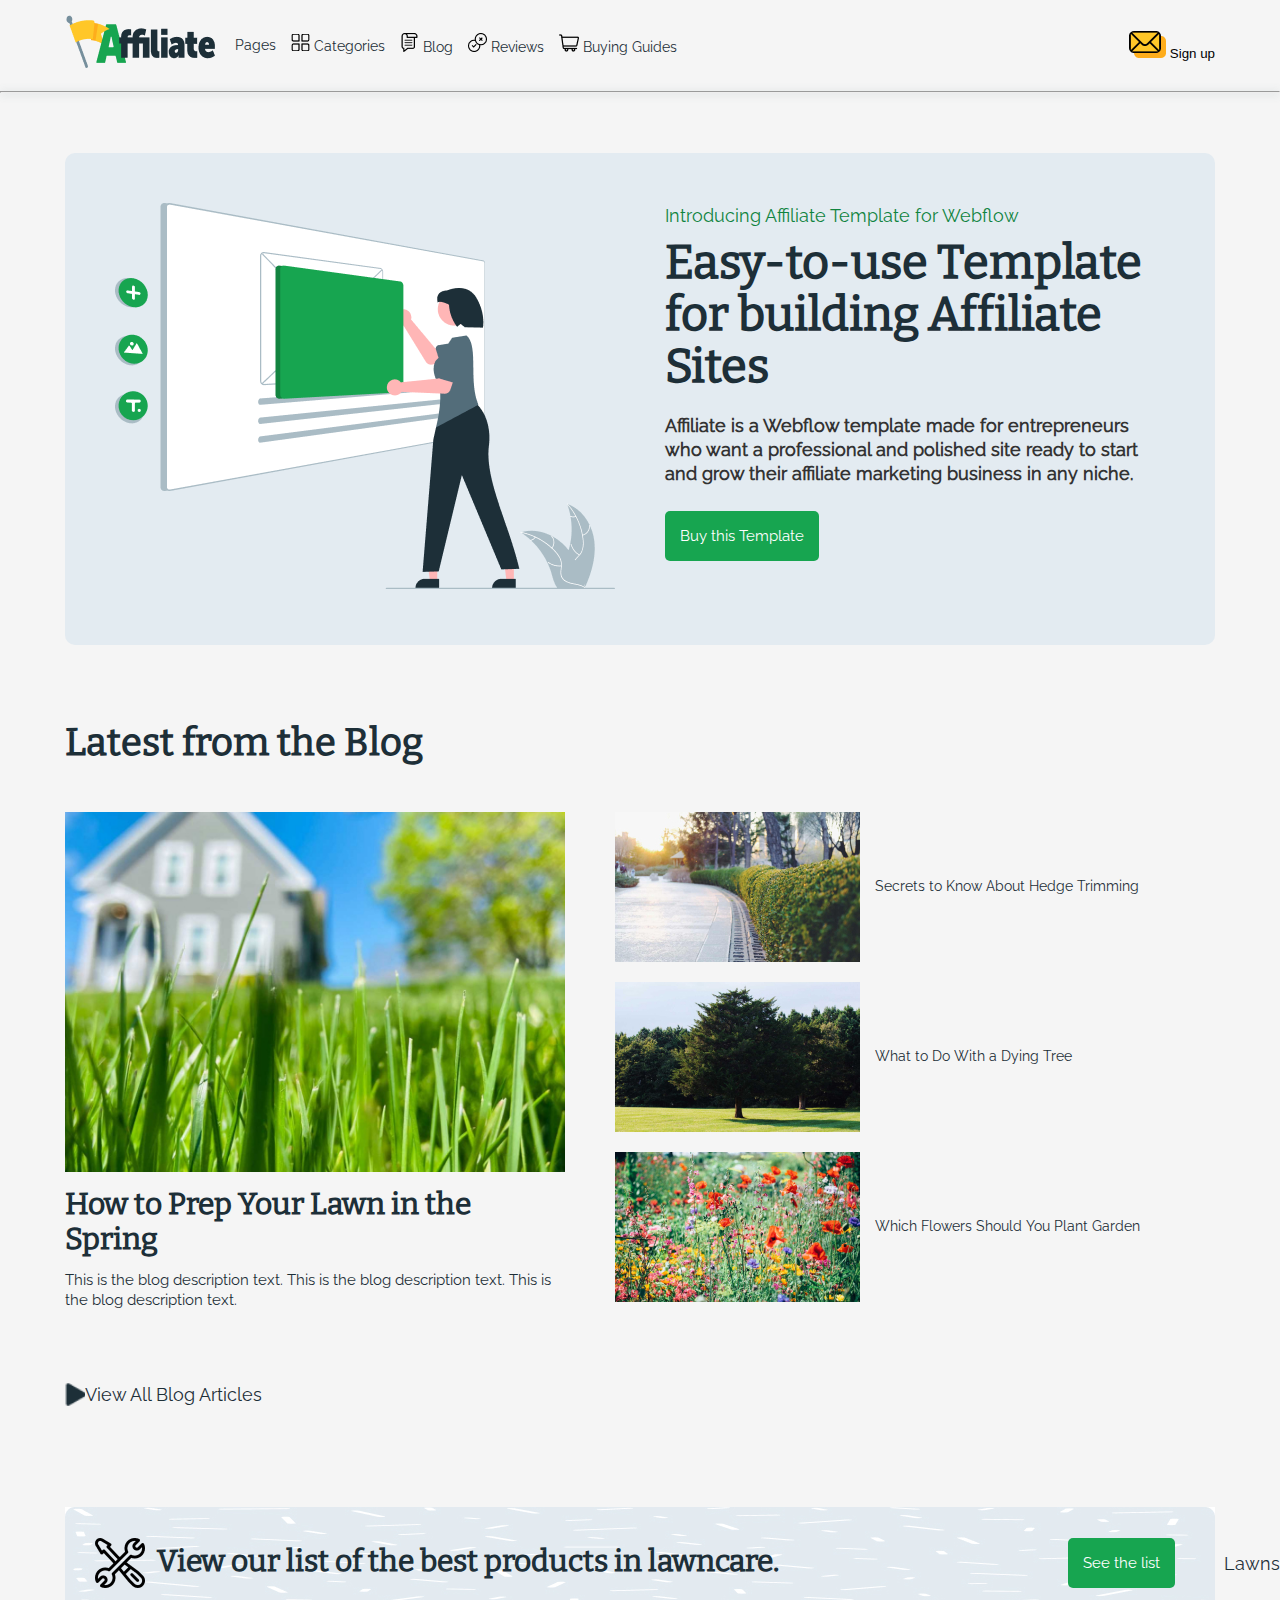
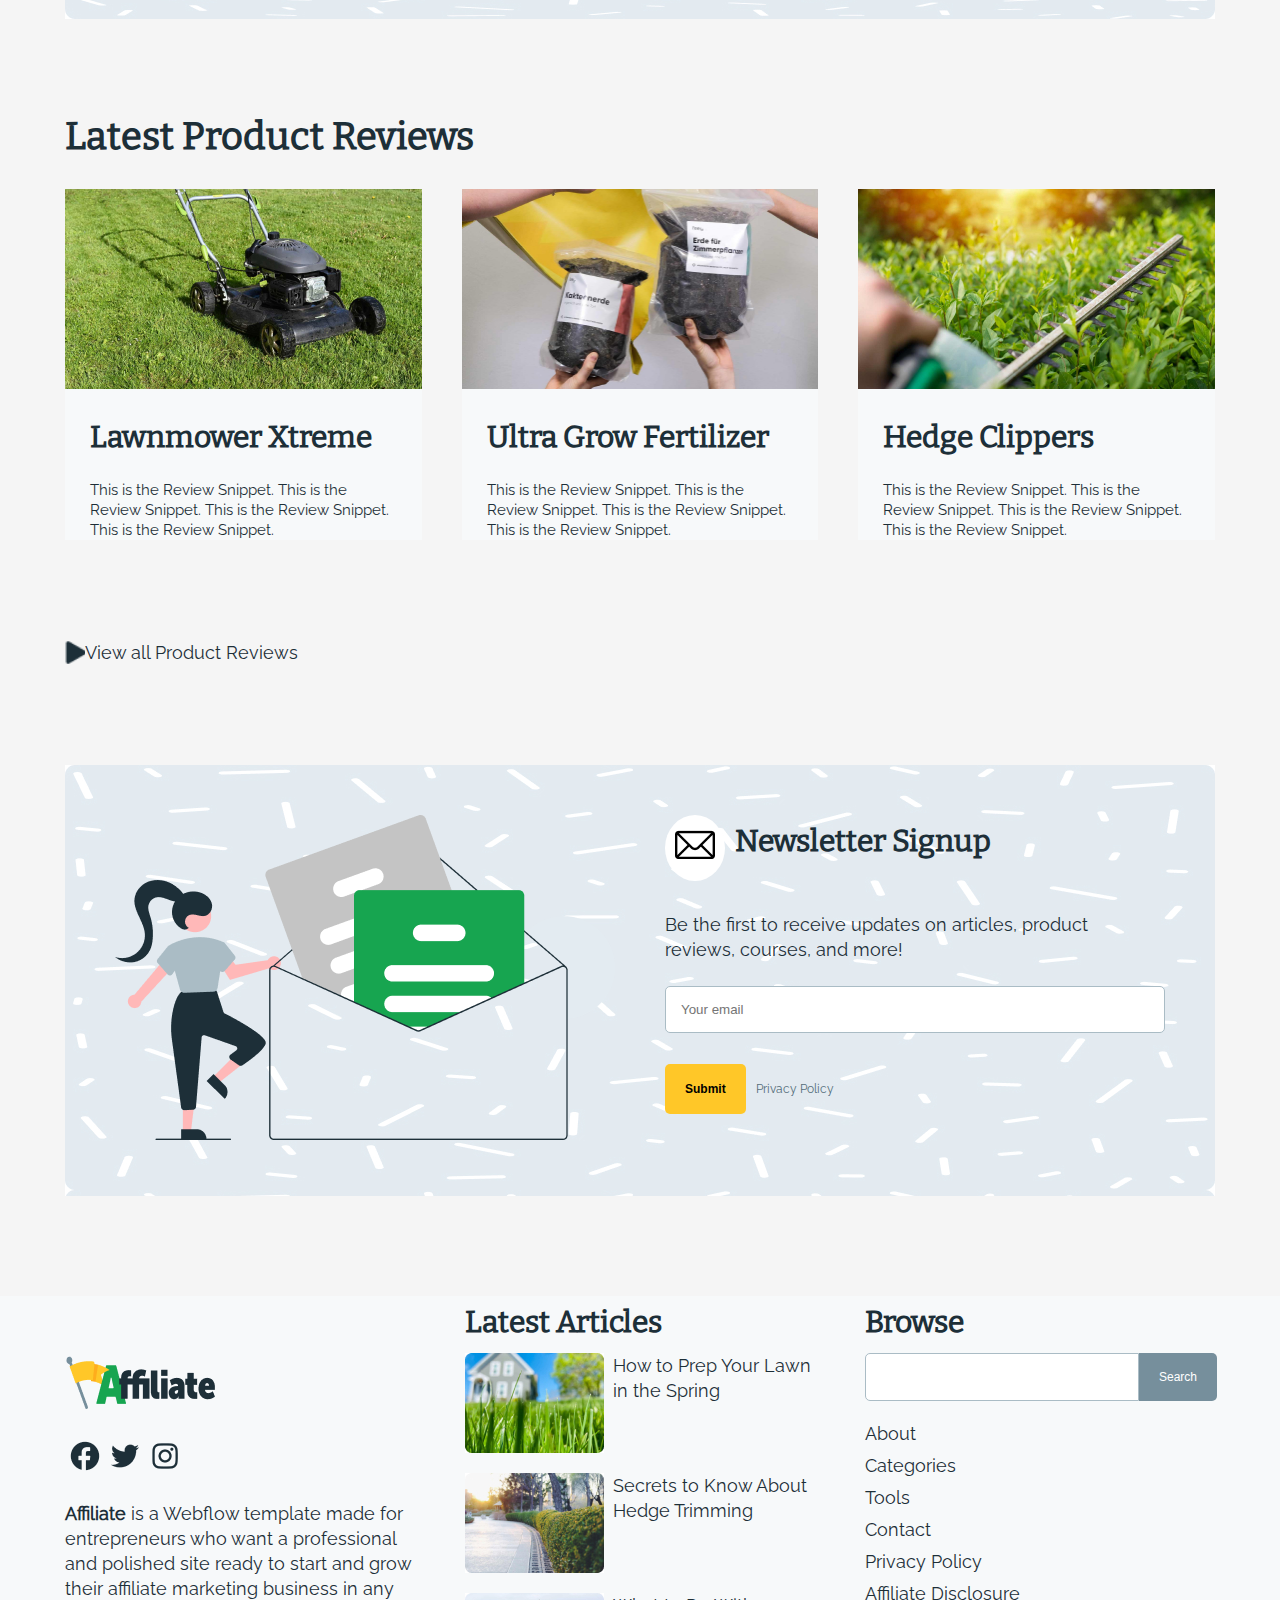
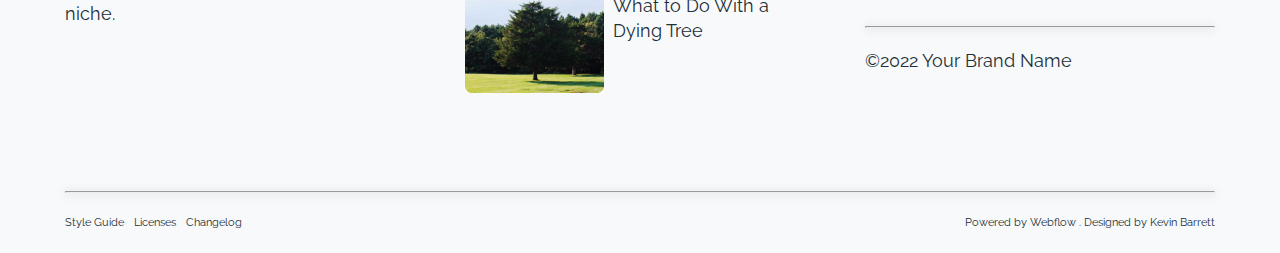
==== index.html @ 1d384c05 "add Homework11" ====
<!DOCTYPE html>
<html lang="en">

<head>
    <meta charset="UTF-8">
    <meta http-equiv="X-UA-Compatible" content="IE=edge">
    <meta name="viewport" content="width=device-width, initial-scale=1.0">
    <title>Affiliate</title>
    <link rel="stylesheet" href="./fonts/fonts.css">
    <link rel="stylesheet" href="./styles/style.css">
</head>

<body>
    <div class="background">
        <header>
            <nav>
                <div class="container level-up flex items-center align-content justify-between">
                    <div class="logo flex items-center align-content">
                        <a href="/">
                            <img src="./images/logo.png" alt="logo">
                        </a>
                        <a class="padding" href="#">Pages</a>
                        <a class="padding" href="#">
                            <img src="./images/IMAGE0.png" alt="sign0">
                            Categories</a>
                        <a class="padding" href="#">
                            <img src="./images/IMAGE1.png" alt="sign1">
                            Blog</a>
                        <a class="padding" href="#">
                            <img src="./images/IMAGE2.png" alt="sign2">
                            Reviews</a>
                        <a class="padding" href="#">
                            <img src="./images/IMAGE3.png" alt="sign3">
                            Buying Guides</a>
                    </div>
                    <button class="button-head"><img src="./images/IMAGE4.png" alt="sign4">
                        <span class=" "> Sign up</span></button>
                </div>
                <hr>
            </nav>
        </header>
        <main>
            <section>
                <div class="container gray">
                    <div class="flex flex-wrap left-image">
                        <div class="card0">
                            <img src="./images/IMAGE5.png" alt="picture">
                        </div>
                        <div class="card">
                            <p class="green-text">Introducing Affiliate Template for Webflow</p>
                            <h1 class="headline">Easy-to-use Template for building Affiliate Sites</h1>
                            <p class="paragraph"><b>Affiliate</b> is a Webflow template made for entrepreneurs who want
                                a professional and
                                polished site ready to start and grow their affiliate marketing business in any niche.
                            </p>
                            <button class="btn-green" type="button">Buy this Template</button>
                        </div>
                    </div>
                </div>
            </section>
            <section>
                <div class="container">
                    <h2>Latest from the Blog</h2>
                    <div class="flex marg">
                        <div class="card-no-padding">
                            <img src="./images/IMAGE6.jpg" alt="picture">
                            <h3>How to Prep Your Lawn in the Spring</h3>
                            <p class="description">This is the blog description text. This is the blog description text.
                                This is the blog
                                description text.</p>
                        </div>
                        <div class="card-big">
                            <div class="card-small flex items-center">
                                <img src="./images/IMAGE7.jpg" alt="picture">
                                <p class="padding">Secrets to Know About Hedge Trimming</p>
                            </div>
                            <div class="card-small flex items-center">
                                <img src="./images/IMAGE8.jpg" alt="picture">
                                <p class="padding">What to Do With a Dying Tree</p>
                            </div>
                            <div class="card-small flex items-center">
                                <img src="./images/IMAGE9.jpg" alt="picture">
                                <p class="padding">Which Flowers Should You Plant Garden</p>
                            </div>
                        </div>
                    </div>
                    <div class="flex space">
                        <img src="./images/IMAGE10.png" alt="sign">
                        <a href="#">View All Blog Articles</a>
                    </div>
                </div>
            </section>
            <section>
                <div class="container margin">
                    <div class="banner flex items-center justify-between">
                        <div class="flex items-center position">
                            <img class="sig" src="./images/IMAGE12.png" alt="sign">
                            <h3>View our list of the best products in lawncare.</h3>
                        </div>
                        <button class="btn-green pos" type="button">See the list</button>
                        <span class="unit">Lawns</span>
                    </div>
                    <h2>Latest Product Reviews</h2>
                    <div class="wrapper flex">
                        <div class="card-products span ">
                            <img src="./images/IMAGE13.jpg" alt="photo">
                            <h3 class="limit">Lawnmower Xtreme</h3>
                            <p class="limit description">This is the Review Snippet. This is the Review Snippet. This is
                                the Review
                                Snippet. This
                                is the Review Snippet.</p>
                        </div>
                        <div class="card-products span">
                            <img src="./images/IMAGE14.jpg" alt="photo">
                            <h3 class="limit">Ultra Grow Fertilizer</h3>
                            <p class="limit description">This is the Review Snippet. This is the Review Snippet. This is
                                the Review
                                Snippet. This
                                is the Review Snippet.</p>
                        </div>
                        <div class="card-products">
                            <img src="./images/IMAGE15.jpg" alt="photo">
                            <h3 class="limit">Hedge Clippers</h3>
                            <p class="limit description">This is the Review Snippet. This is the Review Snippet. This is
                                the Review
                                Snippet. This
                                is the Review Snippet.</p>
                        </div>
                    </div>
                    <div class="flex space">
                        <img src="./images/IMAGE10.png" alt="sign">
                        <a href="#">View all Product Reviews</a>
                    </div>
                    <div class="banner-big">
                        <div class="flex flex-wrap left-image">
                            <div class="card0">
                                <img src="./images/IMAGE17.png" alt="picture">
                            </div>
                            <div class="card">
                                <div class="flex">
                                    <div class="back">
                                        <img src="./images/IMAGE18.png" alt="sign">
                                    </div>
                                    <h3>Newsletter Signup</h3>
                                </div>
                                <p>Be the first to receive updates on articles, product reviews, courses, and more!</p>
                                <input type="email" id="email" name="Enter_email" placeholder="Your email">
                                <div class="flex items-center">
                                    <button class="btn-yellow" type="button"><b>Submit</b></button>
                                    <p class="policy">Privacy Policy</p>
                                </div>
                            </div>
                        </div>
                    </div>
                </div>
            </section>
        </main>
    </div>
    <div class="background footer">
        <section>
            <div class="container light-gray">
                <div class="flex hr-pad">
                    <div class="card-final right">
                        <a href="/">
                            <img class="log" src="./images/logo.png" alt="logo">
                        </a>
                        <div class="flex">
                            <a class="social-network" href="#">
                                <img src="./images/Facebook.png" alt="Social network">
                            </a>
                            <a class="social-network" href="#">
                                <img src="./images/Twitter.png" alt="Social network">
                            </a>
                            <a class="social-network" href="#">
                                <img src="./images/Instagram.png" alt="Social network">
                            </a>
                        </div>
                        <p><b>Affiliate</b> is a Webflow template made for entrepreneurs who want a professional
                            and
                            polished site ready to start and grow their affiliate marketing business in any
                            niche.</p>
                    </div>
                    <div class="card-final right">
                        <h3>Latest Articles</h3>
                        <div class="card-column flex">
                            <img class="img" src="./images/IMAGE18.jpg" alt="picture">
                            <p>How to Prep Your Lawn in the Spring</p>
                        </div>
                        <div class="card-column flex">
                            <img class="img" src="./images/IMAGE19.jpg" alt="picture">
                            <p>Secrets to Know About Hedge Trimming</p>
                        </div>
                        <div class="card-column flex">
                            <img class="img" src="./images/IMAGE20.jpg" alt="picture">
                            <p>What to Do With a Dying Tree</p>
                        </div>
                    </div>
                    <div class="card-final">
                        <h3>Browse</h3>
                        <div class="flex">
                            <input type="text" id="browse" name="Enter_text">
                            <button class="search" type="button">Search</button>
                        </div>
                        <p class="about first"><a href="#">About</a></p>
                        <p class="about"><a href="#">Categories</a></p>
                        <p class="about"><a href="#">Tools</a></p>
                        <p class="about"><a href="#">Contact</a></p>
                        <p class="about"><a href="#">Privacy Policy</a></p>
                        <p class="last"><a href="#">Affiliate Disclosure</a></p>
                        <hr>
                        <p class="rights">©2022 Your Brand Name</p>
                    </div>
                </div>
                <hr>
                <div class="flex justify-between rights text-style">
                    <div class="flex">
                        <a class="end" href="#">Style Guide</a>
                        <a class="end" href="#">Licenses</a>
                        <a href="#">Changelog</a>
                    </div>
                    <p>Powered by Webflow . Designed by Kevin Barrett</p>
                </div>
            </div>
        </section>
    </div>


</body>

</html>
---- fonts/fonts.css ----
@font-face {
  font-family: "Bitter-Regular";
  src: url("Bitter-Regular.woff2") format("woff2"),
    url("Bitter-Regular.woff") format("woff");
  font-weight: 400;
  font-style: normal;
}

@font-face {
  font-family: "Raleway-Regular";
  src: url("Raleway-Regular.woff2") format("woff2"),
    url("Raleway-Regular.woff") format("woff");
  font-weight: 400;
  font-style: normal;
}
---- styles/style.css ----
:root {
  --text-color: #1d2f38;
  --text-color-button: #ffffff;
  --text-color-href: #222222;
  --color-gray: #e3ebf1;
  --color-gray-light: #f7f9fa;
  --color-button: #17a550;
}

* {
  margin: 0;
  padding: 0;
  box-sizing: border-box;
}

img {
  max-width: 100%;
  object-fit: cover;
  object-position: center;
}

html {
  font-family: "Raleway-Regular", sans-serif;
  font-size: 18px;
  font-weight: 400;
  line-height: 25px;
  color: #1d2f38;
}

a {
  color: inherit;
  text-decoration: none;
}

.background {
  width: 100%;
  max-width: 1440px;
  background-color: #f5f5f5;
  margin-left: auto;
  margin-right: auto;
}

.hidden {
  display: none;
}

.container {
  width: 100%;
  max-width: 1150px;
  background-color: #f5f5f5;
  margin-left: auto;
  margin-right: auto;
}

.text-center {
  text-align: center;
}
.flex {
  display: flex;
}
.flex-wrap {
  flex-wrap: wrap;
}
.items-center {
  align-items: center;
}
.justify-content {
  justify-content: center;
}
.justify-between {
  justify-content: space-between;
}
.justify-around {
  justify-content: space-around;
}
.align-content {
  align-content: center;
}
.button-head {
  border: none;
  background: none;
  cursor: pointer;
}
.btn-green-big {
  display: inline-block;
  min-width: 161px;
  font-size: 15px;
  line-height: 1.4;
  color: var(--color-button);
  padding: 15px;
  text-align: center;
  border-radius: 5px;
}
.btn-green-small {
  max-width: 111px;
  line-height: 1.5;
}
h2 {
  font-family: "Bitter-Regular", sans-serif;
  font-size: 38px;
  line-height: 40px;
  color: var(--text-color);
}

/* ---------------------HEADER-------------------------------- */

.level-up {
  padding-top: 15px;
  padding-bottom: 15px;
}
.padding {
  padding-left: 30px;
  font-size: 14px;
  line-height: 1.4;
}
span {
  text-align: center;
}
hr {
  height: 1px;
  box-shadow: 0px 1px 8px;
  color: rgba(83, 109, 122, 0.29);
}

/* ---------------------SECTION1-------------------------------- */
.container.gray {
  background: var(--color-gray);
  border-radius: 10px;
  margin-top: 60px;
  margin-bottom: 77px;
}
.left-image {
  padding: 50px 0;
}
.card {
  max-width: 480px;
  margin-left: 50px;
}
.card0 {
  max-width: 500px;
  margin-left: 50px;
}
.green-text {
  color: #10843f;
}
.headline {
  font-family: "Bitter-Regular";
  font-size: 47px;
  line-height: 52px;
  color: #1d2f38;
  padding-top: 8px;
}
.paragraph {
  font-weight: 700;
  line-height: 24px;
  color: #333333;
  padding-top: 22px;
  padding-bottom: 25px;
}
.btn-green {
  background-color: var(--color-button);
  color: var(--text-color-button);
  padding: 15px;
  border-radius: 5px;
  border: none;
  cursor: pointer;
  font-size: 15px;
  line-height: 20px;
  font-family: "Raleway-Regular", sans-serif;
}

/* ---------------------SECTION2-------------------------------- */
h3 {
  font-family: "Bitter-Regular", sans-serif;
  font-size: 30px;
  line-height: 35px;
  color: var(--text-color);
  padding: 9px 0 13px 0;
}
.description {
  font-size: 15px;
  line-height: 20px;
}
.card-no-padding {
  max-width: 500px;
}
.card-big {
  max-width: 600px;
  padding-left: 50px;
}
.card-small {
  max-width: 600px;
  padding-bottom: 20px;
}
.marg {
  margin-top: 50px;
}
.padding {
  padding-left: 15px;
}
.space {
  margin-top: 60px;
  padding-bottom: 100px;
}
/* ---------------------SECTION3-------------------------------- */
.banner {
  background: url(../images/IMAGE11.jpg);
  margin-bottom: 97px;
}
.sig {
  padding: 31px 12px 31px 30px;
}
.pos {
  justify-self: flex-end;
  margin-right: 40px;
}
.limit {
  padding: 25px 25px 0 25px;
}
.card-products {
  background: #f7f9fa;
}
.span {
  margin-right: 40px;
}
.wrapper {
  margin-top: 33px;
  padding-bottom: 40px;
}
.position {
  position: relative;
}
.unit {
  position: absolute;
  right: 0;
}
.banner-big {
  background: url(../images/IMAGE16.jpg);
}
.back {
  background: #fff;
  border-radius: 100%;
  padding: 10px;
  margin-right: 10px;
  margin-bottom: 31px;
}
#email {
  padding: 15px;
  border: 1px solid #aabcc5;
  border-radius: 5px;
  min-width: 500px;
  margin: 24px 0 31px 0;
}
.btn-yellow {
  background: #ffc728;
  border-radius: 5px;
  border: none;
  cursor: pointer;
  padding: 15px 20px;
  font-size: 12px;
  line-height: 20px;
}
.policy {
  font-size: 12px;
  line-height: 20px;
  color: #536d7a;
  margin-left: 10px;
}
.margin {
  padding-bottom: 100px;
}

/* ---------------------SECTION4-------------------------------- */
.card-final {
  max-width: 350px;
}
.light-gray {
  background: #f7f9fa;
}
.social-network {
  margin: 19px 0 19px 0;
}
.footer {
  background: #f7f9fa;
}
.log {
  padding-top: 60px;
}
#browse {
  padding: 15px;
  border: 1px solid #aabcc5;
  border-radius: 5px;
  min-width: 274px;
  border-radius: 5px 0px 0px 5px;
}
.search {
  background: #768f9c;
  border-radius: 0px 5px 5px 0px;
  padding: 14px 20px;
  color: #ffffff;
  font-size: 12px;
  line-height: 20px;
  border: none;
  cursor: pointer;
}
.img {
  padding: 0 9px 20px 0;
}
.last {
  margin-bottom: 20px;
}
.first {
  padding-top: 20px;
}
.about {
  padding-bottom: 7px;
}
.rights {
  padding-top: 20px;
  padding-bottom: 20px;
}
.right {
  margin-right: 50px;
}
.hr-pad {
  margin-bottom: 78px;
}
.text-style {
  font-size: 11px;
  line-height: 20px;
}
.end {
  margin-right: 10px;
}
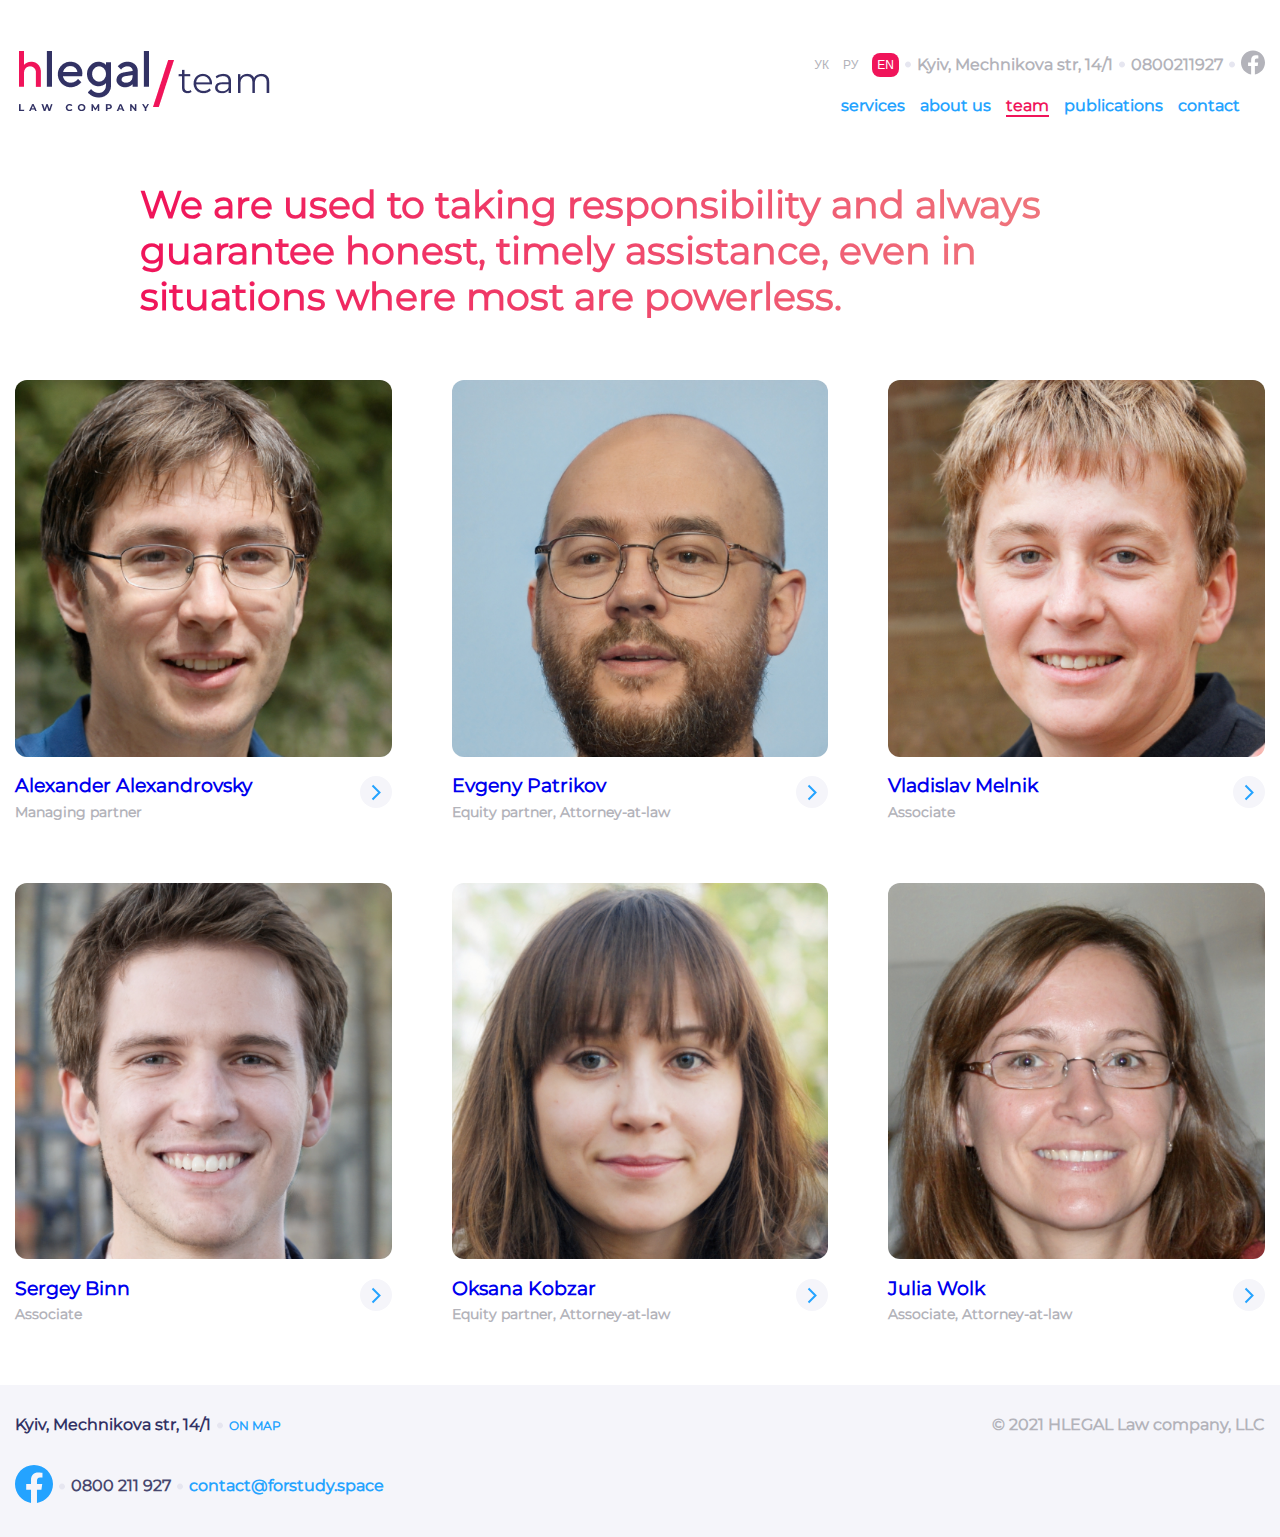
==== commit 5b61b96f: "add Homework14" ====
--- a/index.html
+++ b/index.html
@@ -5,226 +5,256 @@
     <meta charset="UTF-8">
     <meta http-equiv="X-UA-Compatible" content="IE=edge">
     <meta name="viewport" content="width=device-width, initial-scale=1.0">
-    <title>Affiliate</title>
-    <link rel="stylesheet" href="./fonts/fonts.css">
+    <title>Team page</title>
+    <link rel="stylesheet" href="./fonts/font.css">
     <link rel="stylesheet" href="./styles/style.css">
+    <link rel="stylesheet" href="./styles/media.css">
 </head>
 
 <body>
     <div class="background">
-        <header>
-            <nav>
-                <div class="container level-up flex items-center align-content justify-between">
-                    <div class="logo flex items-center align-content">
+        <div class="container-white">
+            <header>
+                <nav class="hidden-all">
+                    <div class="gray">
+                        <button class="lang" type="button"><span>УК</span></button>
+                        <button class="lang" type="button"><span>РУ</span></button>
+                        <button class="lang active" type="button"><span>EN</span></button>
+                        <a href="tel:0800211927" class="place posit" target="_blank"
+                            rel="noopener noreffer">0800211927</a>
+                    </div>
+                    <div class="logo-small flex-mobile items-mobile">
                         <a href="/">
-                            <img src="./images/logo.png" alt="logo">
-                        </a>
-                        <a class="padding" href="#">Pages</a>
-                        <a class="padding" href="#">
-                            <img src="./images/IMAGE0.png" alt="sign0">
-                            Categories</a>
-                        <a class="padding" href="#">
-                            <img src="./images/IMAGE1.png" alt="sign1">
-                            Blog</a>
-                        <a class="padding" href="#">
-                            <img src="./images/IMAGE2.png" alt="sign2">
-                            Reviews</a>
-                        <a class="padding" href="#">
-                            <img src="./images/IMAGE3.png" alt="sign3">
-                            Buying Guides</a>
-                    </div>
-                    <button class="button-head"><img src="./images/IMAGE4.png" alt="sign4">
-                        <span class=" "> Sign up</span></button>
-                </div>
-                <hr>
-            </nav>
-        </header>
-        <main>
-            <section>
-                <div class="container gray">
-                    <div class="flex flex-wrap left-image">
-                        <div class="card0">
-                            <img src="./images/IMAGE5.png" alt="picture">
-                        </div>
-                        <div class="card">
-                            <p class="green-text">Introducing Affiliate Template for Webflow</p>
-                            <h1 class="headline">Easy-to-use Template for building Affiliate Sites</h1>
-                            <p class="paragraph"><b>Affiliate</b> is a Webflow template made for entrepreneurs who want
-                                a professional and
-                                polished site ready to start and grow their affiliate marketing business in any niche.
-                            </p>
-                            <button class="btn-green" type="button">Buy this Template</button>
-                        </div>
-                    </div>
-                </div>
-            </section>
-            <section>
-                <div class="container">
-                    <h2>Latest from the Blog</h2>
-                    <div class="flex marg">
-                        <div class="card-no-padding">
-                            <img src="./images/IMAGE6.jpg" alt="picture">
-                            <h3>How to Prep Your Lawn in the Spring</h3>
-                            <p class="description">This is the blog description text. This is the blog description text.
-                                This is the blog
-                                description text.</p>
-                        </div>
-                        <div class="card-big">
-                            <div class="card-small flex items-center">
-                                <img src="./images/IMAGE7.jpg" alt="picture">
-                                <p class="padding">Secrets to Know About Hedge Trimming</p>
-                            </div>
-                            <div class="card-small flex items-center">
-                                <img src="./images/IMAGE8.jpg" alt="picture">
-                                <p class="padding">What to Do With a Dying Tree</p>
-                            </div>
-                            <div class="card-small flex items-center">
-                                <img src="./images/IMAGE9.jpg" alt="picture">
-                                <p class="padding">Which Flowers Should You Plant Garden</p>
-                            </div>
-                        </div>
-                    </div>
-                    <div class="flex space">
-                        <img src="./images/IMAGE10.png" alt="sign">
-                        <a href="#">View All Blog Articles</a>
-                    </div>
-                </div>
-            </section>
-            <section>
-                <div class="container margin">
-                    <div class="banner flex items-center justify-between">
-                        <div class="flex items-center position">
-                            <img class="sig" src="./images/IMAGE12.png" alt="sign">
-                            <h3>View our list of the best products in lawncare.</h3>
-                        </div>
-                        <button class="btn-green pos" type="button">See the list</button>
-                        <span class="unit">Lawns</span>
-                    </div>
-                    <h2>Latest Product Reviews</h2>
-                    <div class="wrapper flex">
-                        <div class="card-products span ">
-                            <img src="./images/IMAGE13.jpg" alt="photo">
-                            <h3 class="limit">Lawnmower Xtreme</h3>
-                            <p class="limit description">This is the Review Snippet. This is the Review Snippet. This is
-                                the Review
-                                Snippet. This
-                                is the Review Snippet.</p>
-                        </div>
-                        <div class="card-products span">
-                            <img src="./images/IMAGE14.jpg" alt="photo">
-                            <h3 class="limit">Ultra Grow Fertilizer</h3>
-                            <p class="limit description">This is the Review Snippet. This is the Review Snippet. This is
-                                the Review
-                                Snippet. This
-                                is the Review Snippet.</p>
-                        </div>
-                        <div class="card-products">
-                            <img src="./images/IMAGE15.jpg" alt="photo">
-                            <h3 class="limit">Hedge Clippers</h3>
-                            <p class="limit description">This is the Review Snippet. This is the Review Snippet. This is
-                                the Review
-                                Snippet. This
-                                is the Review Snippet.</p>
-                        </div>
-                    </div>
-                    <div class="flex space">
-                        <img src="./images/IMAGE10.png" alt="sign">
-                        <a href="#">View all Product Reviews</a>
-                    </div>
-                    <div class="banner-big">
-                        <div class="flex flex-wrap left-image">
-                            <div class="card0">
-                                <img src="./images/IMAGE17.png" alt="picture">
-                            </div>
-                            <div class="card">
-                                <div class="flex">
-                                    <div class="back">
-                                        <img src="./images/IMAGE18.png" alt="sign">
-                                    </div>
-                                    <h3>Newsletter Signup</h3>
-                                </div>
-                                <p>Be the first to receive updates on articles, product reviews, courses, and more!</p>
-                                <input type="email" id="email" name="Enter_email" placeholder="Your email">
-                                <div class="flex items-center">
-                                    <button class="btn-yellow" type="button"><b>Submit</b></button>
-                                    <p class="policy">Privacy Policy</p>
-                                </div>
-                            </div>
-                        </div>
-                    </div>
-                </div>
-            </section>
-        </main>
-    </div>
-    <div class="background footer">
-        <section>
-            <div class="container light-gray">
-                <div class="flex hr-pad">
-                    <div class="card-final right">
+                            <img src="./images/Logo-small.png" alt="logo-small">
+                        </a>
+                        <img src="./images/Slash-small.png" alt="slash-small">
                         <a href="/">
-                            <img class="log" src="./images/logo.png" alt="logo">
-                        </a>
-                        <div class="flex">
-                            <a class="social-network" href="#">
-                                <img src="./images/Facebook.png" alt="Social network">
+                            <img src="./images/about-small.png" alt="about-small">
+                        </a>
+                        <a href="#" class="posit">
+                            <img src="./images/Hamburger.png" alt="menu">
+                        </a>
+                    </div>
+                </nav>
+            </header>
+            <header class="container">
+                <nav class="position hidden">
+                    <div class="logo flex justify-between flex-wrap items-center">
+                        <div class="flex items-center pos">
+                            <a href="/" class="pad">
+                                <img src="./images/Logo.png" alt="logo">
                             </a>
-                            <a class="social-network" href="#">
-                                <img src="./images/Twitter.png" alt="Social network">
-                            </a>
-                            <a class="social-network" href="#">
-                                <img src="./images/Instagram.png" alt="Social network">
+                            <img src="./images/Slash.png" alt="slash" class="pad">
+                            <a href="/" class="pad">
+                                <img src="./images/team.png" alt="team">
                             </a>
                         </div>
-                        <p><b>Affiliate</b> is a Webflow template made for entrepreneurs who want a professional
-                            and
-                            polished site ready to start and grow their affiliate marketing business in any
-                            niche.</p>
-                    </div>
-                    <div class="card-final right">
-                        <h3>Latest Articles</h3>
-                        <div class="card-column flex">
-                            <img class="img" src="./images/IMAGE18.jpg" alt="picture">
-                            <p>How to Prep Your Lawn in the Spring</p>
+                        <div class="wrap">
+                            <div class="flex items-center flex-wrap">
+                                <button class="lang" type="button"><span>УК</span></button>
+                                <button class="lang" type="button"><span>РУ</span></button>
+                                <button class="lang active" type="button"><span>EN</span></button>
+                                <img src="./images/Dot.png" class="dot" alt="dot">
+                                <a href="#" class="place">Kyiv, Mechnikova str, 14/1</a>
+                                <img src="./images/Dot.png" class="dot" alt="dot">
+                                <a href="tel:0800211927" class="place" target="_blank"
+                                    rel="noopener noreffer">0800211927</a>
+                                <img src="./images/Dot.png" class="dot" alt="dot">
+                                <a href="#">
+                                    <svg width="24" height="25" viewBox="0 0 24 25" fill="none"
+                                        xmlns="http://www.w3.org/2000/svg">
+                                        <path
+                                            d="M24 12.5733C24 5.90541 18.6274 0.5 12 0.5C5.37258 0.5 0 5.90541 0 12.5733C0 18.5995 4.38823 
+                                23.5943 10.125 24.5V16.0633H7.07813V12.5733H10.125V9.91343C10.125 6.88755 11.9165 5.21615 14.6576 
+                                5.21615C15.9705 5.21615 17.3438 5.45195 17.3438 5.45195V8.42313H15.8306C14.3399 8.42313 13.875 9.35379 
+                                13.875 10.3086V12.5733H17.2031L16.6711 16.0633H13.875V24.5C19.6118 23.5943 24 18.5995 24 12.5733Z"
+                                            fill="#B3B3BA" />
+                                    </svg>
+                                </a>
+                            </div>
+                            <div class="flex justify-content flex-wrap wrap-pad">
+                                <a class="nav-menu" href="#">services</a>
+                                <a class="nav-menu" href="#">about us</a>
+                                <a class="nav-menu active-hover" href="#">team</a>
+                                <a class="nav-menu" href="#">publications</a>
+                                <a class="nav-menu" href="#">contact</a>
+                            </div>
                         </div>
-                        <div class="card-column flex">
-                            <img class="img" src="./images/IMAGE19.jpg" alt="picture">
-                            <p>Secrets to Know About Hedge Trimming</p>
+                    </div>
+                </nav>
+            </header>
+            <main class="container">
+                <div class="container-text hidden">
+                    <p class="gradient">
+                        We are used to taking responsibility and always guarantee honest, timely assistance, even in
+                        situations where most are powerless.
+                    </p>
+                </div>
+                <div class="container-text-small hidden-all">
+                    <p class="gradient">
+                        We are used to taking responsibility and always guarantee honest, timely assistance, even in
+                        situations where most are powerless.
+                    </p>
+                </div>
+                <div class="card-wrap">
+                    <div class="card">
+                        <a href="#" class="link">
+                            <img class="border-img" src="./images/Team-1.jpg" alt="portrait">
+                            <div class="flex justify-between items-center">
+                                <div class="container-small">
+                                    <h3>Alexander Alexandrovsky</h3>
+                                    <p class="profesion">Managing partner</p>
+                                </div>
+                                <div class="circle">
+                                    <svg class="ellipse" width="10" height="17" viewBox="0 0 10 17" fill="none"
+                                        xmlns="http://www.w3.org/2000/svg">
+                                        <path d="M1.5 15.5L8.5 8.5L1.5 1.5" stroke="#24A3FF" stroke-width="2" />
+                                    </svg>
+                                </div>
+                            </div>
+                        </a>
+                    </div>
+                    <div class="card gap">
+                        <a href="#">
+                            <img class="border-img" src="./images/Team-2.jpg" alt="portrait">
+                            <div class="flex justify-between items-center">
+                                <div class="container-small">
+                                    <h3>Evgeny Patrikov</h3>
+                                    <p class="profesion">Equity partner, Attorney-at-law</p>
+                                </div>
+                                <div class="circle">
+                                    <svg class="ellipse" width="10" height="17" viewBox="0 0 10 17" fill="none"
+                                        xmlns="http://www.w3.org/2000/svg">
+                                        <path d="M1.5 15.5L8.5 8.5L1.5 1.5" stroke="#24A3FF" stroke-width="2" />
+                                    </svg>
+                                </div>
+                            </div>
+                        </a>
+                    </div>
+                    <div class="card">
+                        <a href="#">
+                            <img class="border-img" src="./images/Team-3.jpg" alt="portrait">
+                            <div class="flex justify-between items-center">
+                                <div class="container-small">
+                                    <h3>Vladislav Melnik</h3>
+                                    <p class="profesion">Associate</p>
+                                </div>
+                                <div class="circle">
+                                    <svg class="ellipse" width="10" height="17" viewBox="0 0 10 17" fill="none"
+                                        xmlns="http://www.w3.org/2000/svg">
+                                        <path d="M1.5 15.5L8.5 8.5L1.5 1.5" stroke="#24A3FF" stroke-width="2" />
+                                    </svg>
+                                </div>
+                            </div>
+                        </a>
+                    </div>
+                    <div class="card">
+                        <a href="#">
+                            <img class="border-img" src="./images/Team-4.jpg" alt="portrait">
+                            <div class="flex justify-between items-center">
+                                <div class="container-small">
+                                    <h3>Sergey Binn</h3>
+                                    <p class="profesion">Associate</p>
+                                </div>
+                                <div class="circle">
+                                    <svg class="ellipse" width="10" height="17" viewBox="0 0 10 17" fill="none"
+                                        xmlns="http://www.w3.org/2000/svg">
+                                        <path d="M1.5 15.5L8.5 8.5L1.5 1.5" stroke="#24A3FF" stroke-width="2" />
+                                    </svg>
+                                </div>
+                            </div>
+                        </a>
+                    </div>
+                    <div class="card gap">
+                        <a href="#">
+                            <img class="border-img" src="./images/Team-5.jpg" alt="portrait">
+                            <div class="flex justify-between items-center">
+                                <div class="container-small">
+                                    <h3>Oksana Kobzar</h3>
+                                    <p class="profesion">Equity partner, Attorney-at-law</p>
+                                </div>
+                                <div class="circle">
+                                    <svg class="ellipse" width="10" height="17" viewBox="0 0 10 17" fill="none"
+                                        xmlns="http://www.w3.org/2000/svg">
+                                        <path d="M1.5 15.5L8.5 8.5L1.5 1.5" stroke="#24A3FF" stroke-width="2" />
+                                    </svg>
+                                </div>
+                            </div>
+                        </a>
+                    </div>
+                    <div class="card">
+                        <a class="hover-efect" href="#">
+                            <img class="border-img" src="./images/Team-6.jpg" alt="portrait">
+                            <div class="flex justify-between items-center">
+                                <div class="container-small">
+                                    <h3>Julia Wolk</h3>
+                                    <p class="profesion">Associate, Attorney-at-law</p>
+                                </div>
+                                <div class="circle">
+                                    <svg class="ellipse" width="10" height="17" viewBox="0 0 10 17" fill="none"
+                                        xmlns="http://www.w3.org/2000/svg">
+                                        <path d="M1.5 15.5L8.5 8.5L1.5 1.5" stroke="#24A3FF" stroke-width="2" />
+                                    </svg>
+                                </div>
+                            </div>
+                        </a>
+                    </div>
+                </div>
+            </main>
+        </div>
+        <footer class="container-gray">
+            <div class="container foot">
+                <div class="hidden-all">
+                    <a href="#" class="place-foot flex-mobile justify-mobile">Kyiv, Mechnikova str, 14/1</a>
+                    <a class="map flex-mobile justify-mobile" target="_blank" rel="noopener noreffer"
+                        href="https://www.google.com.ua/maps/place/%D0%9A%D0%B8%D1%97%D0%B2,+02000/@50.4021702,30.3926088,11z/data=!3m1!4b1!4m5!3m4!1s0x40d4cf4ee15a4505:0x764931d2170146fe!8m2!3d50.4501!4d30.5234?hl=uk">
+                        ON MAP</a>
+                    <a class="change flex-mobile justify-mobile" href="#">
+                        <svg width="38" height="38" viewBox="0 0 38 38" fill="none" xmlns="http://www.w3.org/2000/svg">
+                            <path
+                                d="M38 19.1161C38 8.55857 29.4934 0 19 0C8.50658 0 0 8.55857 0 19.1161C0 28.6575 6.94803 36.5659 16.0312 38V24.6419H11.207V19.1161H16.0312V14.9046C16.0312 10.1136 18.8678 7.46723 23.2078 7.46723C25.2866 7.46723 27.4609 7.84059 27.4609 7.84059V12.545H25.0651C22.7048 12.545 21.9688 14.0185 21.9688 15.5302V19.1161H27.2383L26.3959 24.6419H21.9688V38C31.052 36.5659 38 28.6575 38 19.1161Z"
+                                fill="#24A3FF" />
+                        </svg>
+                    </a>
+                    <a href="tel:0800211927" class="phone flex-mobile justify-mobile" target="_blank"
+                        rel="noopener noreffer">0800 211
+                        927</a>
+                    <a href="mailto:contact@forstudy.space" target="_blank" rel="noopener noreffer"
+                        class="mail flex-mobile justify-mobile">contact@forstudy.space</a>
+                    <div class="flex-mobile justify-mobile bot">
+                        <p class="right light-gray">© 2021 HLEGAL Law company, LLC</p>
+                    </div>
+                </div>
+                <div class="block hidden">
+                    <div class="flex justify-between padding flex-wrap block">
+                        <div class="flex items-center">
+                            <a href="#" class="place-foot">Kyiv, Mechnikova str, 14/1</a>
+                            <img src="./images/Dot.png" class="dot" alt="dot">
+                            <a class="map" target="_blank" rel="noopener noreffer"
+                                href="https://www.google.com.ua/maps/place/%D0%9A%D0%B8%D1%97%D0%B2,+02000/@50.4021702,30.3926088,11z/data=!3m1!4b1!4m5!3m4!1s0x40d4cf4ee15a4505:0x764931d2170146fe!8m2!3d50.4501!4d30.5234?hl=uk">
+                                ON MAP</a>
                         </div>
-                        <div class="card-column flex">
-                            <img class="img" src="./images/IMAGE20.jpg" alt="picture">
-                            <p>What to Do With a Dying Tree</p>
-                        </div>
-                    </div>
-                    <div class="card-final">
-                        <h3>Browse</h3>
-                        <div class="flex">
-                            <input type="text" id="browse" name="Enter_text">
-                            <button class="search" type="button">Search</button>
-                        </div>
-                        <p class="about first"><a href="#">About</a></p>
-                        <p class="about"><a href="#">Categories</a></p>
-                        <p class="about"><a href="#">Tools</a></p>
-                        <p class="about"><a href="#">Contact</a></p>
-                        <p class="about"><a href="#">Privacy Policy</a></p>
-                        <p class="last"><a href="#">Affiliate Disclosure</a></p>
-                        <hr>
-                        <p class="rights">©2022 Your Brand Name</p>
-                    </div>
-                </div>
-                <hr>
-                <div class="flex justify-between rights text-style">
-                    <div class="flex">
-                        <a class="end" href="#">Style Guide</a>
-                        <a class="end" href="#">Licenses</a>
-                        <a href="#">Changelog</a>
-                    </div>
-                    <p>Powered by Webflow . Designed by Kevin Barrett</p>
+                        <p class="rights">© 2021 HLEGAL Law company, LLC</p>
+                    </div>
+                </div>
+                <div class="flex items-center paddind-bottom flex-wrap hidden">
+                    <a class="change" href="#">
+                        <svg width="38" height="38" viewBox="0 0 38 38" fill="none" xmlns="http://www.w3.org/2000/svg">
+                            <path
+                                d="M38 19.1161C38 8.55857 29.4934 0 19 0C8.50658 0 0 8.55857 0 19.1161C0 28.6575 6.94803 36.5659 16.0312 38V24.6419H11.207V19.1161H16.0312V14.9046C16.0312 10.1136 18.8678 7.46723 23.2078 7.46723C25.2866 7.46723 27.4609 7.84059 27.4609 7.84059V12.545H25.0651C22.7048 12.545 21.9688 14.0185 21.9688 15.5302V19.1161H27.2383L26.3959 24.6419H21.9688V38C31.052 36.5659 38 28.6575 38 19.1161Z"
+                                fill="#24A3FF" />
+                        </svg>
+                    </a>
+                    <img src="./images/Dot.png" class="dot" alt="dot">
+                    <a href="tel:0800211927" class="phone" target="_blank" rel="noopener noreffer">0800 211
+                        927</a>
+                    <img src="./images/Dot.png" class="dot" alt="dot">
+                    <a href="mailto:contact@forstudy.space" target="_blank" rel="noopener noreffer"
+                        class="mail">contact@forstudy.space</a>
                 </div>
             </div>
-        </section>
+        </footer>
     </div>
-
-
 </body>
 
 </html>--- a/fonts/font.css
+++ b/fonts/font.css
@@ -0,0 +1,15 @@
+@font-face {
+  font-family: "Montserrat-Regular";
+  src: url("Montserrat-Regular.woff") format("woff"),
+    url("Montserrat-Regular.woff2") format("woff2");
+  font-weight: normal;
+  font-style: normal;
+}
+
+@font-face {
+  font-family: "Montserrat-Bold";
+  src: url("Montserrat-Bold.woff") format("woff"),
+    url("Montserrat-Bold.woff2") format("woff2");
+  font-weight: normal;
+  font-style: normal;
+}
--- a/styles/style.css
+++ b/styles/style.css
@@ -1,57 +1,57 @@
 :root {
-  --text-color: #1d2f38;
-  --text-color-button: #ffffff;
-  --text-color-href: #222222;
-  --color-gray: #e3ebf1;
-  --color-gray-light: #f7f9fa;
-  --color-button: #17a550;
-}
-
+  --h1-color: linear-gradient(90.13deg, #f0145a 0.84%, #ef8080 99.96%);
+  --text-href-color: #24a3ff;
+  --text-name-color: #323264;
+  --text-grey: #b3b3ba;
+  --text-active: #f0145a;
+  --back-color: #e5e5e5;
+}
 * {
   margin: 0;
   padding: 0;
-  box-sizing: border-box;
-}
-
+  box-sizing: border-box; /*Значення width/height задають висоту/ширину всього ел-нта */
+}
 img {
   max-width: 100%;
-  object-fit: cover;
+  object-fit: cover; /*Змінює пропорції так, щоб зберегти їх при заповненні блока */
   object-position: center;
 }
-
 html {
-  font-family: "Raleway-Regular", sans-serif;
-  font-size: 18px;
-  font-weight: 400;
-  line-height: 25px;
-  color: #1d2f38;
-}
-
-a {
-  color: inherit;
-  text-decoration: none;
-}
-
+  font-family: "Montserrat-Regular", sans-serif;
+  font-size: 16px;
+  font-weight: 700;
+  line-height: 19.5px;
+  color: #323264;
+}
 .background {
   width: 100%;
-  max-width: 1440px;
-  background-color: #f5f5f5;
-  margin-left: auto;
-  margin-right: auto;
-}
-
-.hidden {
-  display: none;
-}
-
+  background-color: var(--back-color);
+}
+.container-white {
+  width: 100%;
+  max-width: 1920px;
+  margin-left: auto;
+  margin-right: auto;
+  background-color: #fff;
+}
 .container {
   width: 100%;
-  max-width: 1150px;
-  background-color: #f5f5f5;
-  margin-left: auto;
-  margin-right: auto;
-}
-
+  max-width: 1630px;
+  margin-left: auto;
+  margin-right: auto;
+  padding-left: 15px;
+  padding-right: 15px;
+}
+.container-text {
+  width: 100%;
+  max-width: 1360px;
+  margin-left: auto;
+  margin-right: auto;
+  font-size: 38px;
+  line-height: 46px;
+  margin-top: 65px;
+  color: var(--text-active);
+}
 .text-center {
   text-align: center;
 }
@@ -70,265 +70,137 @@
 .justify-between {
   justify-content: space-between;
 }
-.justify-around {
-  justify-content: space-around;
-}
 .align-content {
   align-content: center;
 }
-.button-head {
+a {
+  text-decoration: none;
+}
+.button-lang {
   border: none;
   background: none;
   cursor: pointer;
 }
-.btn-green-big {
-  display: inline-block;
-  min-width: 161px;
-  font-size: 15px;
-  line-height: 1.4;
-  color: var(--color-button);
-  padding: 15px;
+.logo {
+  padding-top: 50px;
+}
+.pad {
+  margin-left: 4px;
+}
+.nav-menu {
+  margin-left: 15px;
+  color: var(--text-href-color);
+}
+.lang {
+  margin-left: 14px;
+  font-size: 12px;
+  line-height: 14px;
   text-align: center;
-  border-radius: 5px;
-}
-.btn-green-small {
-  max-width: 111px;
-  line-height: 1.5;
-}
-h2 {
-  font-family: "Bitter-Regular", sans-serif;
-  font-size: 38px;
-  line-height: 40px;
-  color: var(--text-color);
-}
-
-/* ---------------------HEADER-------------------------------- */
-
-.level-up {
-  padding-top: 15px;
-  padding-bottom: 15px;
+  color: var(--text-grey);
+  border: none;
+  background: none;
+  cursor: pointer;
+}
+.lang.active {
+  background-color: var(--text-active);
+  color: #fff;
+  padding: 5px;
+  border-radius: 8px;
+}
+.dot {
+  margin: 0 6px;
+}
+.place {
+  color: var(--text-grey);
+}
+a:hover > svg path {
+  fill: #24a3ff;
+}
+.active-hover {
+  border-bottom: 2px solid var(--text-active);
+  color: var(--text-active);
+}
+.wrap-pad {
+  padding-top: 16px;
+}
+.gradient {
+  background: linear-gradient(90deg, #f0145a 0.84%, #ef8080 99.96%);
+  -webkit-background-clip: text; /* Створює градієнт для тексту*/
+  -webkit-text-fill-color: transparent;
+}
+/* -------------------------------- CARDS---------------------------------------- */
+.card-wrap {
+  display: grid;
+  grid-template-columns: repeat(3, 1fr);
+  gap: 60px;
+  padding-top: 60px;
+  padding-bottom: 60px;
+}
+card {
+  max-width: 490px;
+}
+h3 {
+  margin-top: 15px;
+}
+.profesion {
+  font-size: 14px;
+  line-height: 22px;
+  color: var(--text-grey);
+  margin-top: 5px;
+}
+.border-img {
+  border-radius: 12px;
+}
+.ellipse {
+  margin-left: 11px;
+  margin-top: 8px;
+}
+.circle {
+  background: #f5f5fa;
+  width: 32px;
+  height: 32px;
+  border-radius: 50%;
+}
+/* -------------------- FOOTER ------------------------------ */
+.container-gray {
+  width: 100%;
+  max-width: 1920px;
+  margin-left: auto;
+  margin-right: auto;
+  background-color: #f5f5fa;
+}
+.foot {
+  background-color: #f5f5fa;
+}
+.place-foot {
+  color: #323264;
+}
+.map {
+  color: var(--text-href-color);
+  font-size: 12px;
+  line-height: 15px;
+}
+.rights {
+  color: var(--text-grey);
+}
+.phone {
+  color: #46466e;
+}
+.mail {
+  color: #24a3ff;
 }
 .padding {
-  padding-left: 30px;
-  font-size: 14px;
-  line-height: 1.4;
-}
-span {
-  text-align: center;
-}
-hr {
-  height: 1px;
-  box-shadow: 0px 1px 8px;
-  color: rgba(83, 109, 122, 0.29);
-}
-
-/* ---------------------SECTION1-------------------------------- */
-.container.gray {
-  background: var(--color-gray);
-  border-radius: 10px;
-  margin-top: 60px;
-  margin-bottom: 77px;
-}
-.left-image {
-  padding: 50px 0;
-}
-.card {
-  max-width: 480px;
-  margin-left: 50px;
-}
-.card0 {
-  max-width: 500px;
-  margin-left: 50px;
-}
-.green-text {
-  color: #10843f;
-}
-.headline {
-  font-family: "Bitter-Regular";
-  font-size: 47px;
-  line-height: 52px;
-  color: #1d2f38;
-  padding-top: 8px;
-}
-.paragraph {
-  font-weight: 700;
-  line-height: 24px;
-  color: #333333;
-  padding-top: 22px;
-  padding-bottom: 25px;
-}
-.btn-green {
-  background-color: var(--color-button);
-  color: var(--text-color-button);
-  padding: 15px;
-  border-radius: 5px;
-  border: none;
-  cursor: pointer;
-  font-size: 15px;
-  line-height: 20px;
-  font-family: "Raleway-Regular", sans-serif;
-}
-
-/* ---------------------SECTION2-------------------------------- */
-h3 {
-  font-family: "Bitter-Regular", sans-serif;
-  font-size: 30px;
-  line-height: 35px;
-  color: var(--text-color);
-  padding: 9px 0 13px 0;
-}
-.description {
-  font-size: 15px;
-  line-height: 20px;
-}
-.card-no-padding {
-  max-width: 500px;
-}
-.card-big {
-  max-width: 600px;
-  padding-left: 50px;
-}
-.card-small {
-  max-width: 600px;
-  padding-bottom: 20px;
-}
-.marg {
-  margin-top: 50px;
-}
-.padding {
-  padding-left: 15px;
-}
-.space {
-  margin-top: 60px;
-  padding-bottom: 100px;
-}
-/* ---------------------SECTION3-------------------------------- */
-.banner {
-  background: url(../images/IMAGE11.jpg);
-  margin-bottom: 97px;
-}
-.sig {
-  padding: 31px 12px 31px 30px;
-}
-.pos {
-  justify-self: flex-end;
-  margin-right: 40px;
-}
-.limit {
-  padding: 25px 25px 0 25px;
-}
-.card-products {
-  background: #f7f9fa;
-}
-.span {
-  margin-right: 40px;
-}
-.wrapper {
-  margin-top: 33px;
-  padding-bottom: 40px;
-}
-.position {
-  position: relative;
-}
-.unit {
-  position: absolute;
-  right: 0;
-}
-.banner-big {
-  background: url(../images/IMAGE16.jpg);
-}
-.back {
-  background: #fff;
-  border-radius: 100%;
-  padding: 10px;
-  margin-right: 10px;
-  margin-bottom: 31px;
-}
-#email {
-  padding: 15px;
-  border: 1px solid #aabcc5;
-  border-radius: 5px;
-  min-width: 500px;
-  margin: 24px 0 31px 0;
-}
-.btn-yellow {
-  background: #ffc728;
-  border-radius: 5px;
-  border: none;
-  cursor: pointer;
-  padding: 15px 20px;
-  font-size: 12px;
-  line-height: 20px;
-}
-.policy {
-  font-size: 12px;
-  line-height: 20px;
-  color: #536d7a;
-  margin-left: 10px;
-}
-.margin {
-  padding-bottom: 100px;
-}
-
-/* ---------------------SECTION4-------------------------------- */
-.card-final {
-  max-width: 350px;
-}
-.light-gray {
-  background: #f7f9fa;
-}
-.social-network {
-  margin: 19px 0 19px 0;
-}
-.footer {
-  background: #f7f9fa;
-}
-.log {
-  padding-top: 60px;
-}
-#browse {
-  padding: 15px;
-  border: 1px solid #aabcc5;
-  border-radius: 5px;
-  min-width: 274px;
-  border-radius: 5px 0px 0px 5px;
-}
-.search {
-  background: #768f9c;
-  border-radius: 0px 5px 5px 0px;
-  padding: 14px 20px;
-  color: #ffffff;
-  font-size: 12px;
-  line-height: 20px;
-  border: none;
-  cursor: pointer;
-}
-.img {
-  padding: 0 9px 20px 0;
-}
-.last {
-  margin-bottom: 20px;
-}
-.first {
-  padding-top: 20px;
-}
-.about {
-  padding-bottom: 7px;
-}
-.rights {
-  padding-top: 20px;
-  padding-bottom: 20px;
-}
-.right {
-  margin-right: 50px;
-}
-.hr-pad {
-  margin-bottom: 78px;
-}
-.text-style {
-  font-size: 11px;
-  line-height: 20px;
-}
-.end {
-  margin-right: 10px;
-}
+  padding: 30px 0;
+}
+.paddind-bottom {
+  padding-bottom: 30px;
+}
+.change:hover > svg path {
+  fill: #0b19db;
+}
+.card:hover h3 {
+  color: var(--text-active);
+}
+.card:hover svg path {
+  stroke: var(--text-active);
+}
--- a/styles/media.css
+++ b/styles/media.css
@@ -0,0 +1,139 @@
+@media screen and (max-width: 768px) {
+  .card-wrap {
+    grid-template-columns: repeat(2, 1fr);
+  }
+}
+@media screen and (max-width: 375px) {
+  .card-wrap {
+    grid-template-columns: repeat(1, 1fr);
+  }
+}
+@media screen and (max-width: 1440px) {
+  .container-text {
+    max-width: 1000px;
+  }
+  .container {
+    max-width: 1320px;
+  }
+}
+@media screen and (max-width: 1024px) {
+  .container-text {
+    max-width: 660px;
+  }
+  .container {
+    max-width: 900px;
+  }
+}
+@media screen and (max-width: 768px) {
+  .container-text {
+    max-width: 640px;
+  }
+}
+@media screen and (max-width: 375px) {
+  .container-text {
+    max-width: 330px;
+    font-size: 30px;
+    line-height: 36px;
+  }
+}
+@media screen and (max-width: 768px) {
+  .container {
+    max-width: 648px;
+    position: relative;
+  }
+  .wrap {
+    position: absolute;
+    bottom: 0px;
+    top: 50px;
+    left: 5px;
+  }
+  .wrap-pad {
+    position: absolute;
+    top: 130px;
+    bottom: 20px;
+  }
+  .pos {
+    position: absolute;
+    top: 100px;
+  }
+  .container-text {
+    padding-top: 140px;
+  }
+}
+@media screen and (max-width: 768px) {
+  .block .flex {
+    display: block;
+    text-align: center;
+  }
+  .media-center {
+    justify-content: center;
+  }
+  .rights {
+    position: absolute;
+    bottom: 0px;
+    left: 29%;
+  }
+  .paddind-bottom {
+    justify-content: center;
+    padding-bottom: 30px;
+  }
+}
+@media screen and (max-width: 375px) {
+  .hidden {
+    display: none;
+  }
+  .flex-mobile {
+    display: flex;
+  }
+  .justify-mobile {
+    justify-content: center;
+  }
+  .items-mobile {
+    align-items: center;
+  }
+  .posit {
+    position: absolute;
+    right: 15px;
+  }
+  .gray {
+    background-color: #f5f5f5;
+    padding: 10px 0;
+  }
+  .logo-small {
+    padding-top: 15px;
+    padding-left: 15px;
+  }
+  .container-text-small {
+    max-width: 310px;
+    padding-left: 10px;
+    margin-top: 40px;
+    margin-left: auto;
+    margin-right: auto;
+    font-size: 30px;
+    line-height: 36px;
+    color: var(--text-active);
+  }
+  .card-wrap {
+    padding: 30px 0;
+    gap: 30px;
+  }
+  .place-foot {
+    padding-top: 30px;
+    padding-bottom: 10px;
+  }
+  .change {
+    padding-top: 20px;
+    padding-bottom: 10px;
+  }
+  .mail {
+    padding: 10px 0 30px 0;
+  }
+  .light-gray {
+    color: #b3b3ba;
+  }
+}
+@media screen and (min-width: 375px) {
+  .hidden-all {
+    display: none;
+  }
+}
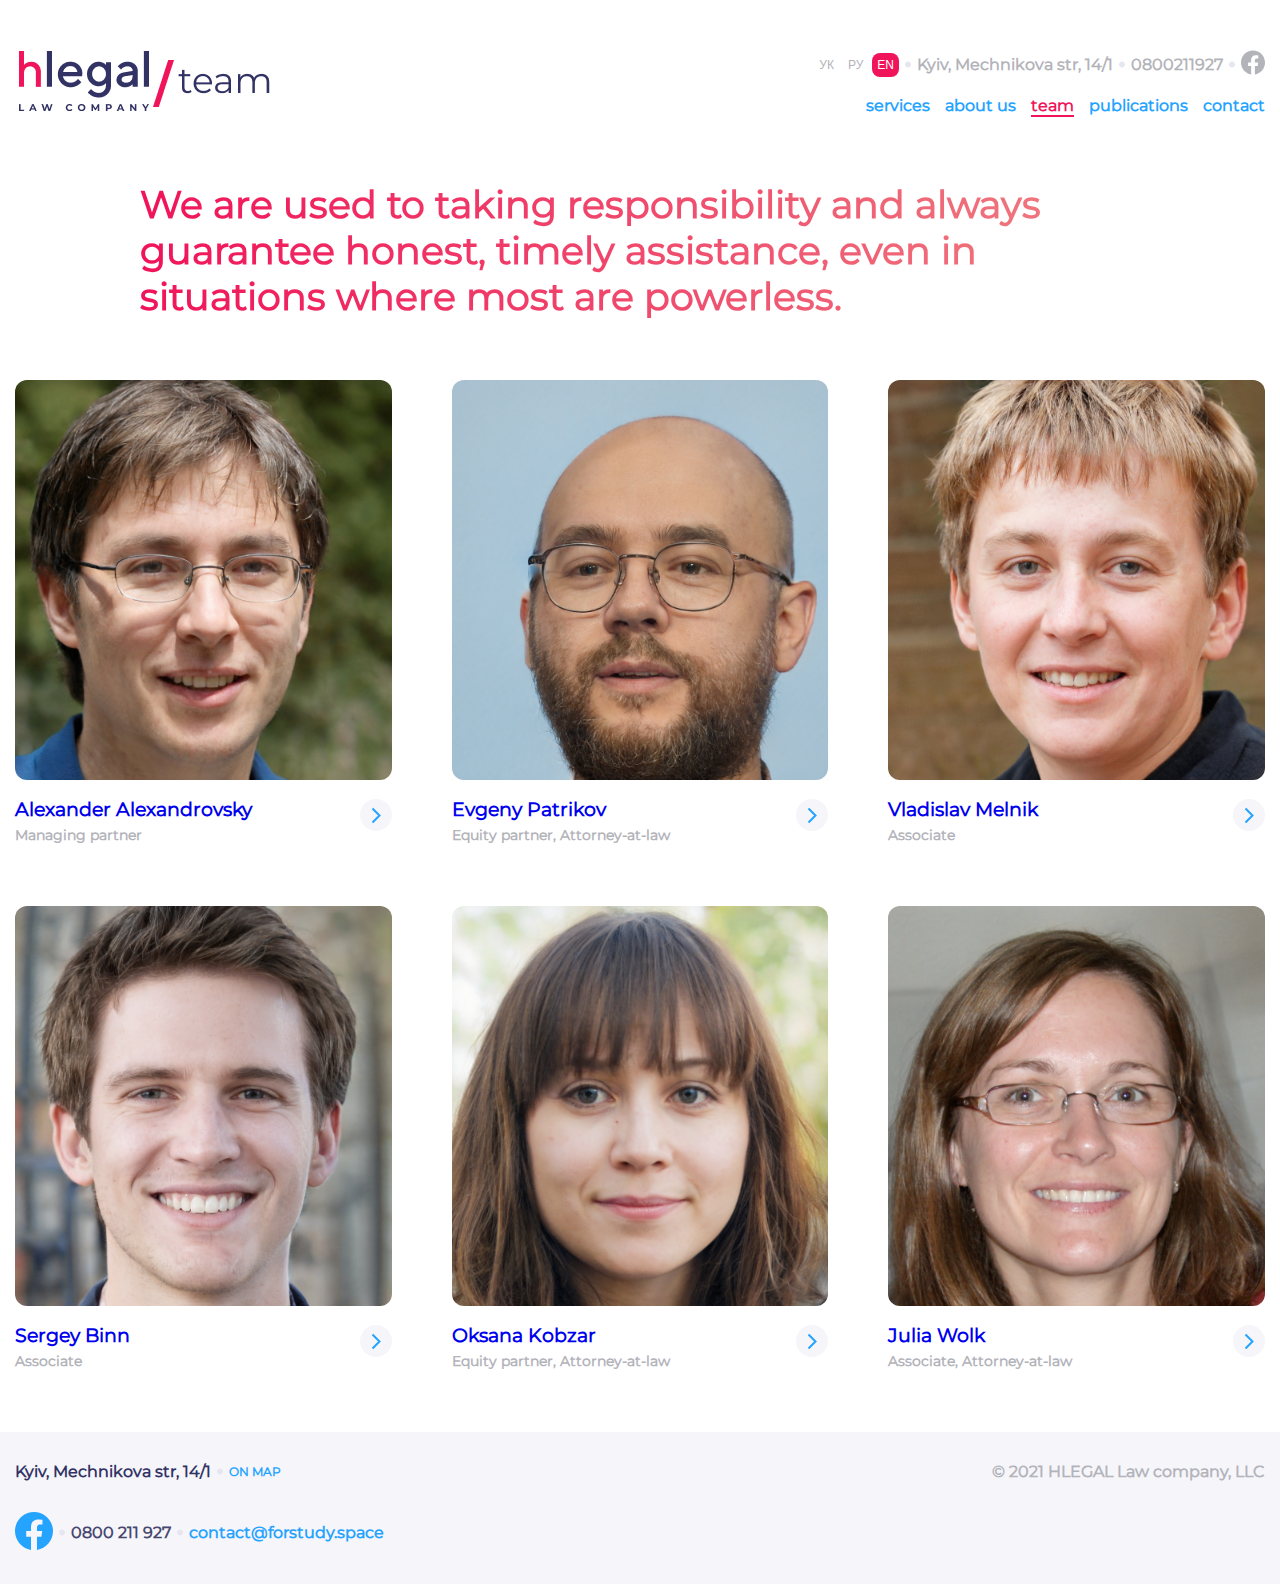
==== commit 05db86a8: "changed Homework14" ====
--- a/index.html
+++ b/index.html
@@ -12,196 +12,195 @@
 </head>
 
 <body>
-    <div class="background">
-        <div class="container-white">
-            <header>
-                <nav class="hidden-all">
-                    <div class="gray">
-                        <button class="lang" type="button"><span>УК</span></button>
-                        <button class="lang" type="button"><span>РУ</span></button>
-                        <button class="lang active" type="button"><span>EN</span></button>
-                        <a href="tel:0800211927" class="place posit" target="_blank"
-                            rel="noopener noreffer">0800211927</a>
-                    </div>
-                    <div class="logo-small flex-mobile items-mobile">
-                        <a href="/">
-                            <img src="./images/Logo-small.png" alt="logo-small">
+    <div class="container-white">
+        <header>
+            <nav class="hidden-all">
+                <div class="gray">
+                    <button class="lang" type="button"><span>УК</span></button>
+                    <button class="lang" type="button"><span>РУ</span></button>
+                    <button class="lang active" type="button"><span>EN</span></button>
+                    <a href="tel:0800211927" class="place posit" target="_blank" rel="noopener noreffer">0800211927</a>
+                </div>
+                <div class="logo-small flex-mobile items-mobile">
+                    <a href="/">
+                        <img src="./images/Logo-small.png" alt="logo-small">
+                    </a>
+                    <img src="./images/Slash-small.png" alt="slash-small">
+                    <a href="/">
+                        <img src="./images/about-small.png" alt="about-small">
+                    </a>
+                    <a href="#" class="posit">
+                        <img src="./images/Hamburger.png" alt="menu">
+                    </a>
+                </div>
+            </nav>
+        </header>
+        <header class="container">
+            <nav class="position hidden">
+                <div class="logo flex justify-between flex-wrap items-center">
+                    <div class="flex items-center pos">
+                        <a href="/" class="pad">
+                            <img src="./images/Logo.png" alt="logo">
                         </a>
-                        <img src="./images/Slash-small.png" alt="slash-small">
-                        <a href="/">
-                            <img src="./images/about-small.png" alt="about-small">
+                        <img src="./images/Slash.png" alt="slash" class="pad">
+                        <a href="/" class="pad">
+                            <img src="./images/team.png" alt="team">
                         </a>
-                        <a href="#" class="posit">
-                            <img src="./images/Hamburger.png" alt="menu">
-                        </a>
-                    </div>
-                </nav>
-            </header>
-            <header class="container">
-                <nav class="position hidden">
-                    <div class="logo flex justify-between flex-wrap items-center">
-                        <div class="flex items-center pos">
-                            <a href="/" class="pad">
-                                <img src="./images/Logo.png" alt="logo">
-                            </a>
-                            <img src="./images/Slash.png" alt="slash" class="pad">
-                            <a href="/" class="pad">
-                                <img src="./images/team.png" alt="team">
-                            </a>
-                        </div>
-                        <div class="wrap">
-                            <div class="flex items-center flex-wrap">
-                                <button class="lang" type="button"><span>УК</span></button>
-                                <button class="lang" type="button"><span>РУ</span></button>
-                                <button class="lang active" type="button"><span>EN</span></button>
-                                <img src="./images/Dot.png" class="dot" alt="dot">
-                                <a href="#" class="place">Kyiv, Mechnikova str, 14/1</a>
-                                <img src="./images/Dot.png" class="dot" alt="dot">
-                                <a href="tel:0800211927" class="place" target="_blank"
-                                    rel="noopener noreffer">0800211927</a>
-                                <img src="./images/Dot.png" class="dot" alt="dot">
-                                <a href="#">
-                                    <svg width="24" height="25" viewBox="0 0 24 25" fill="none"
-                                        xmlns="http://www.w3.org/2000/svg">
-                                        <path
-                                            d="M24 12.5733C24 5.90541 18.6274 0.5 12 0.5C5.37258 0.5 0 5.90541 0 12.5733C0 18.5995 4.38823 
+                    </div>
+                    <div class="wrap">
+                        <div class="flex items-center flex-wrap">
+                            <button class="lang" type="button"><span>УК</span></button>
+                            <button class="lang" type="button"><span>РУ</span></button>
+                            <button class="lang active" type="button"><span>EN</span></button>
+                            <img src="./images/Dot.png" class="dot" alt="dot">
+                            <a href="#" class="place">Kyiv, Mechnikova str, 14/1</a>
+                            <img src="./images/Dot.png" class="dot" alt="dot">
+                            <a href="tel:0800211927" class="place" target="_blank"
+                                rel="noopener noreffer">0800211927</a>
+                            <img src="./images/Dot.png" class="dot" alt="dot">
+                            <a href="#">
+                                <svg width="24" height="25" viewBox="0 0 24 25" fill="none"
+                                    xmlns="http://www.w3.org/2000/svg">
+                                    <path
+                                        d="M24 12.5733C24 5.90541 18.6274 0.5 12 0.5C5.37258 0.5 0 5.90541 0 12.5733C0 18.5995 4.38823 
                                 23.5943 10.125 24.5V16.0633H7.07813V12.5733H10.125V9.91343C10.125 6.88755 11.9165 5.21615 14.6576 
                                 5.21615C15.9705 5.21615 17.3438 5.45195 17.3438 5.45195V8.42313H15.8306C14.3399 8.42313 13.875 9.35379 
                                 13.875 10.3086V12.5733H17.2031L16.6711 16.0633H13.875V24.5C19.6118 23.5943 24 18.5995 24 12.5733Z"
-                                            fill="#B3B3BA" />
-                                    </svg>
-                                </a>
-                            </div>
-                            <div class="flex justify-content flex-wrap wrap-pad">
-                                <a class="nav-menu" href="#">services</a>
-                                <a class="nav-menu" href="#">about us</a>
-                                <a class="nav-menu active-hover" href="#">team</a>
-                                <a class="nav-menu" href="#">publications</a>
-                                <a class="nav-menu" href="#">contact</a>
-                            </div>
-                        </div>
-                    </div>
-                </nav>
-            </header>
-            <main class="container">
-                <div class="container-text hidden">
-                    <p class="gradient">
-                        We are used to taking responsibility and always guarantee honest, timely assistance, even in
-                        situations where most are powerless.
-                    </p>
-                </div>
-                <div class="container-text-small hidden-all">
-                    <p class="gradient">
-                        We are used to taking responsibility and always guarantee honest, timely assistance, even in
-                        situations where most are powerless.
-                    </p>
-                </div>
-                <div class="card-wrap">
-                    <div class="card">
-                        <a href="#" class="link">
-                            <img class="border-img" src="./images/Team-1.jpg" alt="portrait">
-                            <div class="flex justify-between items-center">
-                                <div class="container-small">
-                                    <h3>Alexander Alexandrovsky</h3>
-                                    <p class="profesion">Managing partner</p>
-                                </div>
-                                <div class="circle">
-                                    <svg class="ellipse" width="10" height="17" viewBox="0 0 10 17" fill="none"
-                                        xmlns="http://www.w3.org/2000/svg">
-                                        <path d="M1.5 15.5L8.5 8.5L1.5 1.5" stroke="#24A3FF" stroke-width="2" />
-                                    </svg>
-                                </div>
-                            </div>
-                        </a>
-                    </div>
-                    <div class="card gap">
-                        <a href="#">
-                            <img class="border-img" src="./images/Team-2.jpg" alt="portrait">
-                            <div class="flex justify-between items-center">
-                                <div class="container-small">
-                                    <h3>Evgeny Patrikov</h3>
-                                    <p class="profesion">Equity partner, Attorney-at-law</p>
-                                </div>
-                                <div class="circle">
-                                    <svg class="ellipse" width="10" height="17" viewBox="0 0 10 17" fill="none"
-                                        xmlns="http://www.w3.org/2000/svg">
-                                        <path d="M1.5 15.5L8.5 8.5L1.5 1.5" stroke="#24A3FF" stroke-width="2" />
-                                    </svg>
-                                </div>
-                            </div>
-                        </a>
-                    </div>
-                    <div class="card">
-                        <a href="#">
-                            <img class="border-img" src="./images/Team-3.jpg" alt="portrait">
-                            <div class="flex justify-between items-center">
-                                <div class="container-small">
-                                    <h3>Vladislav Melnik</h3>
-                                    <p class="profesion">Associate</p>
-                                </div>
-                                <div class="circle">
-                                    <svg class="ellipse" width="10" height="17" viewBox="0 0 10 17" fill="none"
-                                        xmlns="http://www.w3.org/2000/svg">
-                                        <path d="M1.5 15.5L8.5 8.5L1.5 1.5" stroke="#24A3FF" stroke-width="2" />
-                                    </svg>
-                                </div>
-                            </div>
-                        </a>
-                    </div>
-                    <div class="card">
-                        <a href="#">
-                            <img class="border-img" src="./images/Team-4.jpg" alt="portrait">
-                            <div class="flex justify-between items-center">
-                                <div class="container-small">
-                                    <h3>Sergey Binn</h3>
-                                    <p class="profesion">Associate</p>
-                                </div>
-                                <div class="circle">
-                                    <svg class="ellipse" width="10" height="17" viewBox="0 0 10 17" fill="none"
-                                        xmlns="http://www.w3.org/2000/svg">
-                                        <path d="M1.5 15.5L8.5 8.5L1.5 1.5" stroke="#24A3FF" stroke-width="2" />
-                                    </svg>
-                                </div>
-                            </div>
-                        </a>
-                    </div>
-                    <div class="card gap">
-                        <a href="#">
-                            <img class="border-img" src="./images/Team-5.jpg" alt="portrait">
-                            <div class="flex justify-between items-center">
-                                <div class="container-small">
-                                    <h3>Oksana Kobzar</h3>
-                                    <p class="profesion">Equity partner, Attorney-at-law</p>
-                                </div>
-                                <div class="circle">
-                                    <svg class="ellipse" width="10" height="17" viewBox="0 0 10 17" fill="none"
-                                        xmlns="http://www.w3.org/2000/svg">
-                                        <path d="M1.5 15.5L8.5 8.5L1.5 1.5" stroke="#24A3FF" stroke-width="2" />
-                                    </svg>
-                                </div>
-                            </div>
-                        </a>
-                    </div>
-                    <div class="card">
-                        <a class="hover-efect" href="#">
-                            <img class="border-img" src="./images/Team-6.jpg" alt="portrait">
-                            <div class="flex justify-between items-center">
-                                <div class="container-small">
-                                    <h3>Julia Wolk</h3>
-                                    <p class="profesion">Associate, Attorney-at-law</p>
-                                </div>
-                                <div class="circle">
-                                    <svg class="ellipse" width="10" height="17" viewBox="0 0 10 17" fill="none"
-                                        xmlns="http://www.w3.org/2000/svg">
-                                        <path d="M1.5 15.5L8.5 8.5L1.5 1.5" stroke="#24A3FF" stroke-width="2" />
-                                    </svg>
-                                </div>
-                            </div>
-                        </a>
-                    </div>
-                </div>
-            </main>
-        </div>
+                                        fill="#B3B3BA" />
+                                </svg>
+                            </a>
+                        </div>
+                        <div class="flex justify-end flex-wrap wrap-pad">
+                            <a class="nav-menu" href="#">services</a>
+                            <a class="nav-menu" href="#">about us</a>
+                            <a class="nav-menu active-hover" href="#">team</a>
+                            <a class="nav-menu" href="#">publications</a>
+                            <a class="nav-menu" href="#">contact</a>
+                        </div>
+                    </div>
+                </div>
+            </nav>
+        </header>
+        <main class="container">
+            <div class="container-text hidden">
+                <p class="gradient">
+                    We are used to taking responsibility and always guarantee honest, timely assistance, even in
+                    situations where most are powerless.
+                </p>
+            </div>
+            <div class="container-text-small hidden-all">
+                <p class="gradient">
+                    We are used to taking responsibility and always guarantee honest, timely assistance, even in
+                    situations where most are powerless.
+                </p>
+            </div>
+            <div class="card-wrap">
+                <div class="card">
+                    <a href="#" class="link">
+                        <img class="border-img" src="./images/Team-1.jpg" alt="portrait">
+                        <div class="flex justify-between items-center">
+                            <div class="container-small">
+                                <h3>Alexander Alexandrovsky</h3>
+                                <p class="profesion">Managing partner</p>
+                            </div>
+                            <div class="circle">
+                                <svg class="ellipse" width="10" height="17" viewBox="0 0 10 17" fill="none"
+                                    xmlns="http://www.w3.org/2000/svg">
+                                    <path d="M1.5 15.5L8.5 8.5L1.5 1.5" stroke="#24A3FF" stroke-width="2" />
+                                </svg>
+                            </div>
+                        </div>
+                    </a>
+                </div>
+                <div class="card gap">
+                    <a href="#">
+                        <img class="border-img" src="./images/Team-2.jpg" alt="portrait">
+                        <div class="flex justify-between items-center">
+                            <div class="container-small">
+                                <h3>Evgeny Patrikov</h3>
+                                <p class="profesion">Equity partner, Attorney-at-law</p>
+                            </div>
+                            <div class="circle">
+                                <svg class="ellipse" width="10" height="17" viewBox="0 0 10 17" fill="none"
+                                    xmlns="http://www.w3.org/2000/svg">
+                                    <path d="M1.5 15.5L8.5 8.5L1.5 1.5" stroke="#24A3FF" stroke-width="2" />
+                                </svg>
+                            </div>
+                        </div>
+                    </a>
+                </div>
+                <div class="card">
+                    <a href="#">
+                        <img class="border-img" src="./images/Team-3.jpg" alt="portrait">
+                        <div class="flex justify-between items-center">
+                            <div class="container-small">
+                                <h3>Vladislav Melnik</h3>
+                                <p class="profesion">Associate</p>
+                            </div>
+                            <div class="circle">
+                                <svg class="ellipse" width="10" height="17" viewBox="0 0 10 17" fill="none"
+                                    xmlns="http://www.w3.org/2000/svg">
+                                    <path d="M1.5 15.5L8.5 8.5L1.5 1.5" stroke="#24A3FF" stroke-width="2" />
+                                </svg>
+                            </div>
+                        </div>
+                    </a>
+                </div>
+                <div class="card">
+                    <a href="#">
+                        <img class="border-img" src="./images/Team-4.jpg" alt="portrait">
+                        <div class="flex justify-between items-center">
+                            <div class="container-small">
+                                <h3>Sergey Binn</h3>
+                                <p class="profesion">Associate</p>
+                            </div>
+                            <div class="circle">
+                                <svg class="ellipse" width="10" height="17" viewBox="0 0 10 17" fill="none"
+                                    xmlns="http://www.w3.org/2000/svg">
+                                    <path d="M1.5 15.5L8.5 8.5L1.5 1.5" stroke="#24A3FF" stroke-width="2" />
+                                </svg>
+                            </div>
+                        </div>
+                    </a>
+                </div>
+                <div class="card gap">
+                    <a href="#">
+                        <img class="border-img" src="./images/Team-5.jpg" alt="portrait">
+                        <div class="flex justify-between items-center">
+                            <div class="container-small">
+                                <h3>Oksana Kobzar</h3>
+                                <p class="profesion">Equity partner, Attorney-at-law</p>
+                            </div>
+                            <div class="circle">
+                                <svg class="ellipse" width="10" height="17" viewBox="0 0 10 17" fill="none"
+                                    xmlns="http://www.w3.org/2000/svg">
+                                    <path d="M1.5 15.5L8.5 8.5L1.5 1.5" stroke="#24A3FF" stroke-width="2" />
+                                </svg>
+                            </div>
+                        </div>
+                    </a>
+                </div>
+                <div class="card">
+                    <a class="hover-efect" href="#">
+                        <img class="border-img" src="./images/Team-6.jpg" alt="portrait">
+                        <div class="flex justify-between items-center">
+                            <div class="container-small">
+                                <h3>Julia Wolk</h3>
+                                <p class="profesion">Associate, Attorney-at-law</p>
+                            </div>
+                            <div class="circle">
+                                <svg class="ellipse" width="10" height="17" viewBox="0 0 10 17" fill="none"
+                                    xmlns="http://www.w3.org/2000/svg">
+                                    <path d="M1.5 15.5L8.5 8.5L1.5 1.5" stroke="#24A3FF" stroke-width="2" />
+                                </svg>
+                            </div>
+                        </div>
+                    </a>
+                </div>
+            </div>
+        </main>
+    </div>
+    <div class="background">
         <footer class="container-gray">
             <div class="container foot">
                 <div class="hidden-all">
@@ -222,7 +221,8 @@
                     <a href="mailto:contact@forstudy.space" target="_blank" rel="noopener noreffer"
                         class="mail flex-mobile justify-mobile">contact@forstudy.space</a>
                     <div class="flex-mobile justify-mobile bot">
-                        <p class="right light-gray">© 2021 HLEGAL Law company, LLC</p>
+                        <p class="right light-gray">© 2021 HLEGAL Law company,
+                            LLC</p>
                     </div>
                 </div>
                 <div class="block hidden">
--- a/styles/style.css
+++ b/styles/style.css
@@ -4,7 +4,7 @@
   --text-name-color: #323264;
   --text-grey: #b3b3ba;
   --text-active: #f0145a;
-  --back-color: #e5e5e5;
+  --footer-color: #f5f5fa;
 }
 * {
   margin: 0;
@@ -25,7 +25,7 @@
 }
 .background {
   width: 100%;
-  background-color: var(--back-color);
+  background-color: var(--footer-color);
 }
 .container-white {
   width: 100%;
@@ -70,16 +70,14 @@
 .justify-between {
   justify-content: space-between;
 }
+.justify-end {
+  justify-content: end;
+}
 .align-content {
   align-content: center;
 }
 a {
   text-decoration: none;
-}
-.button-lang {
-  border: none;
-  background: none;
-  cursor: pointer;
 }
 .logo {
   padding-top: 50px;
@@ -91,22 +89,28 @@
   margin-left: 15px;
   color: var(--text-href-color);
 }
+.nav-menu:not(.active-hover):hover {
+  border-bottom: 2px solid var(--text-href-color);
+  color: var(--text-href-color);
+}
 .lang {
-  margin-left: 14px;
+  margin-left: 4px;
   font-size: 12px;
   line-height: 14px;
-  text-align: center;
   color: var(--text-grey);
   border: none;
-  background: none;
+  background: #fff;
   cursor: pointer;
-}
-.lang.active {
-  background-color: var(--text-active);
-  color: #fff;
   padding: 5px;
   border-radius: 8px;
 }
+.active {
+  background: var(--text-active);
+  color: #fff;
+}
+.lang:not(.active):hover {
+  background: #f5f5fa;
+}
 .dot {
   margin: 0 6px;
 }
@@ -114,7 +118,7 @@
   color: var(--text-grey);
 }
 a:hover > svg path {
-  fill: #24a3ff;
+  fill: var(--text-active);
 }
 .active-hover {
   border-bottom: 2px solid var(--text-active);
@@ -150,6 +154,8 @@
 }
 .border-img {
   border-radius: 12px;
+  height: 400px;
+  width: 493px;
 }
 .ellipse {
   margin-left: 11px;
@@ -196,7 +202,7 @@
   padding-bottom: 30px;
 }
 .change:hover > svg path {
-  fill: #0b19db;
+  fill: var(--text-active);
 }
 .card:hover h3 {
   color: var(--text-active);
@@ -204,3 +210,6 @@
 .card:hover svg path {
   stroke: var(--text-active);
 }
+.mail:hover {
+  color: var(--text-active);
+}
--- a/styles/media.css
+++ b/styles/media.css
@@ -2,10 +2,55 @@
   .card-wrap {
     grid-template-columns: repeat(2, 1fr);
   }
-}
-@media screen and (max-width: 375px) {
-  .card-wrap {
-    grid-template-columns: repeat(1, 1fr);
+  .container-text {
+    max-width: 648px;
+    margin-left: 0%;
+  }
+  .container {
+    max-width: 648px;
+    padding-left: 45px;
+    padding-right: 45px;
+    position: relative;
+  }
+  .wrap {
+    position: absolute;
+    bottom: 0px;
+    top: 50px;
+    left: 5px;
+  }
+  .wrap {
+    padding-left: 30px;
+  }
+  .wrap-pad {
+    position: absolute;
+    top: 130px;
+    bottom: 20px;
+  }
+  .pos {
+    position: absolute;
+    top: 100px;
+  }
+  .container-text {
+    padding-top: 140px;
+  }
+  .block .flex {
+    display: block;
+    text-align: center;
+  }
+  .media-center {
+    justify-content: center;
+  }
+  .rights {
+    text-align: center;
+    position: absolute;
+    bottom: 0px;
+    justify-content: center;
+    left: 20%;
+    right: 20%;
+  }
+  .paddind-bottom {
+    justify-content: center;
+    padding-bottom: 30px;
   }
 }
 @media screen and (max-width: 1440px) {
@@ -21,64 +66,18 @@
     max-width: 660px;
   }
   .container {
-    max-width: 900px;
+    max-width: 904px;
   }
 }
-@media screen and (max-width: 768px) {
-  .container-text {
-    max-width: 640px;
+@media screen and (max-width: 550px) {
+  .container {
+    max-width: 375px;
+    padding-left: 30px;
+    padding-right: 30px;
   }
-}
-@media screen and (max-width: 375px) {
-  .container-text {
-    max-width: 330px;
-    font-size: 30px;
-    line-height: 36px;
+  .card-wrap {
+    grid-template-columns: repeat(1, 1fr);
   }
-}
-@media screen and (max-width: 768px) {
-  .container {
-    max-width: 648px;
-    position: relative;
-  }
-  .wrap {
-    position: absolute;
-    bottom: 0px;
-    top: 50px;
-    left: 5px;
-  }
-  .wrap-pad {
-    position: absolute;
-    top: 130px;
-    bottom: 20px;
-  }
-  .pos {
-    position: absolute;
-    top: 100px;
-  }
-  .container-text {
-    padding-top: 140px;
-  }
-}
-@media screen and (max-width: 768px) {
-  .block .flex {
-    display: block;
-    text-align: center;
-  }
-  .media-center {
-    justify-content: center;
-  }
-  .rights {
-    position: absolute;
-    bottom: 0px;
-    left: 29%;
-  }
-  .paddind-bottom {
-    justify-content: center;
-    padding-bottom: 30px;
-  }
-}
-@media screen and (max-width: 375px) {
   .hidden {
     display: none;
   }
@@ -95,23 +94,34 @@
     position: absolute;
     right: 15px;
   }
+  .posit:hover {
+    background: #e6e6f0;
+    border-radius: 12px;
+  }
   .gray {
     background-color: #f5f5f5;
-    padding: 10px 0;
+    padding: 10px 0 10px 5px;
   }
   .logo-small {
     padding-top: 15px;
     padding-left: 15px;
   }
   .container-text-small {
-    max-width: 310px;
-    padding-left: 10px;
+    max-width: 300px;
     margin-top: 40px;
-    margin-left: auto;
-    margin-right: auto;
     font-size: 30px;
-    line-height: 36px;
+    line-height: 37px;
     color: var(--text-active);
+  }
+  .lang {
+    background: var(--footer-color);
+  }
+  .active {
+    background: var(--text-active);
+    color: #fff;
+  }
+  .lang:not(.active):hover {
+    background: #fff;
   }
   .card-wrap {
     padding: 30px 0;
@@ -130,9 +140,14 @@
   }
   .light-gray {
     color: #b3b3ba;
+    text-align: center;
+  }
+  .border-img {
+    height: 300px;
+    width: 315px;
   }
 }
-@media screen and (min-width: 375px) {
+@media screen and (min-width: 551px) {
   .hidden-all {
     display: none;
   }
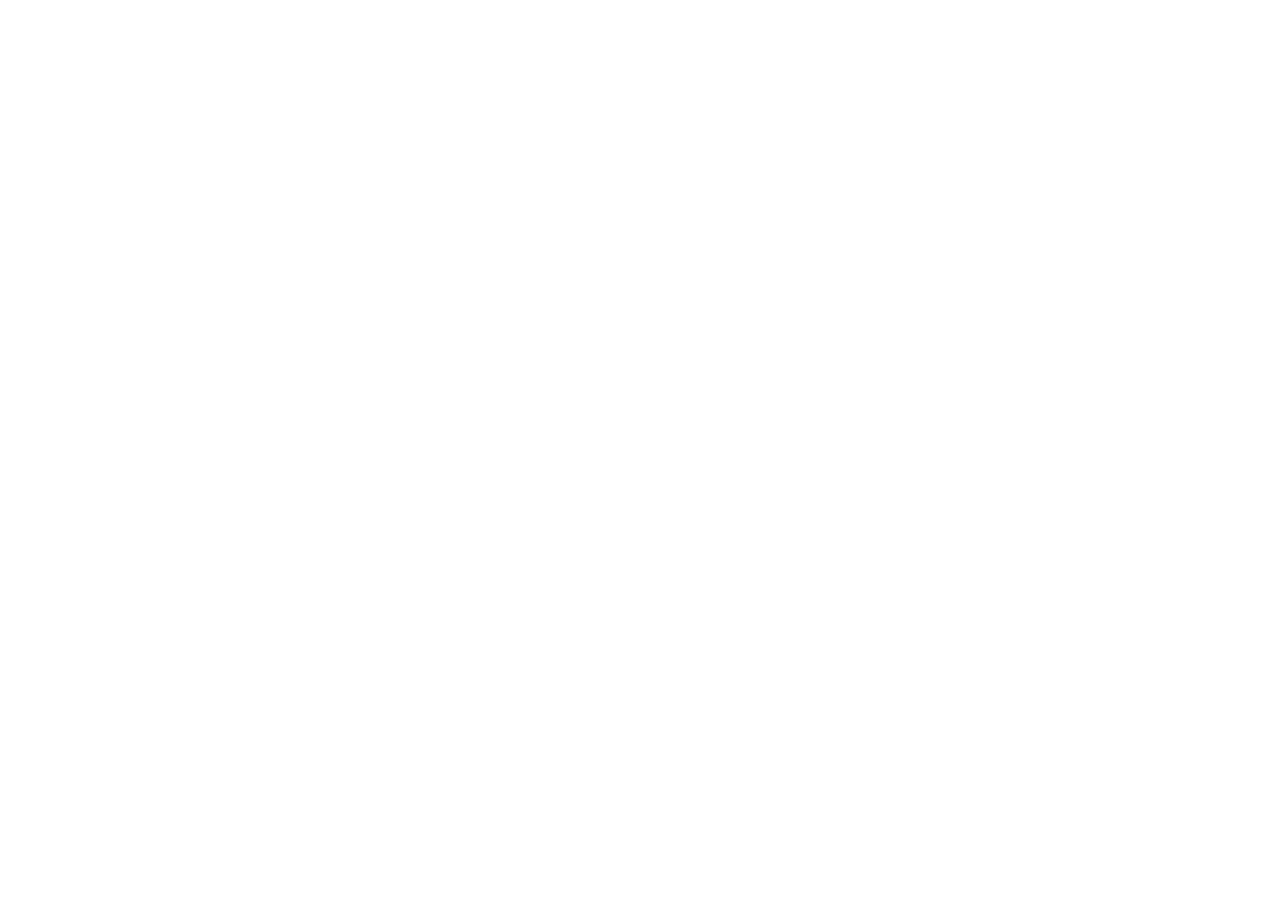
==== commit dcefbcca: "first changes" ====
--- a/index.html
+++ b/index.html
@@ -5,256 +5,17 @@
     <meta charset="UTF-8">
     <meta http-equiv="X-UA-Compatible" content="IE=edge">
     <meta name="viewport" content="width=device-width, initial-scale=1.0">
-    <title>Team page</title>
+    <title>Contact page</title>
     <link rel="stylesheet" href="./fonts/font.css">
     <link rel="stylesheet" href="./styles/style.css">
     <link rel="stylesheet" href="./styles/media.css">
 </head>
 
 <body>
-    <div class="container-white">
-        <header>
-            <nav class="hidden-all">
-                <div class="gray">
-                    <button class="lang" type="button"><span>УК</span></button>
-                    <button class="lang" type="button"><span>РУ</span></button>
-                    <button class="lang active" type="button"><span>EN</span></button>
-                    <a href="tel:0800211927" class="place posit" target="_blank" rel="noopener noreffer">0800211927</a>
-                </div>
-                <div class="logo-small flex-mobile items-mobile">
-                    <a href="/">
-                        <img src="./images/Logo-small.png" alt="logo-small">
-                    </a>
-                    <img src="./images/Slash-small.png" alt="slash-small">
-                    <a href="/">
-                        <img src="./images/about-small.png" alt="about-small">
-                    </a>
-                    <a href="#" class="posit">
-                        <img src="./images/Hamburger.png" alt="menu">
-                    </a>
-                </div>
-            </nav>
-        </header>
-        <header class="container">
-            <nav class="position hidden">
-                <div class="logo flex justify-between flex-wrap items-center">
-                    <div class="flex items-center pos">
-                        <a href="/" class="pad">
-                            <img src="./images/Logo.png" alt="logo">
-                        </a>
-                        <img src="./images/Slash.png" alt="slash" class="pad">
-                        <a href="/" class="pad">
-                            <img src="./images/team.png" alt="team">
-                        </a>
-                    </div>
-                    <div class="wrap">
-                        <div class="flex items-center flex-wrap">
-                            <button class="lang" type="button"><span>УК</span></button>
-                            <button class="lang" type="button"><span>РУ</span></button>
-                            <button class="lang active" type="button"><span>EN</span></button>
-                            <img src="./images/Dot.png" class="dot" alt="dot">
-                            <a href="#" class="place">Kyiv, Mechnikova str, 14/1</a>
-                            <img src="./images/Dot.png" class="dot" alt="dot">
-                            <a href="tel:0800211927" class="place" target="_blank"
-                                rel="noopener noreffer">0800211927</a>
-                            <img src="./images/Dot.png" class="dot" alt="dot">
-                            <a href="#">
-                                <svg width="24" height="25" viewBox="0 0 24 25" fill="none"
-                                    xmlns="http://www.w3.org/2000/svg">
-                                    <path
-                                        d="M24 12.5733C24 5.90541 18.6274 0.5 12 0.5C5.37258 0.5 0 5.90541 0 12.5733C0 18.5995 4.38823 
-                                23.5943 10.125 24.5V16.0633H7.07813V12.5733H10.125V9.91343C10.125 6.88755 11.9165 5.21615 14.6576 
-                                5.21615C15.9705 5.21615 17.3438 5.45195 17.3438 5.45195V8.42313H15.8306C14.3399 8.42313 13.875 9.35379 
-                                13.875 10.3086V12.5733H17.2031L16.6711 16.0633H13.875V24.5C19.6118 23.5943 24 18.5995 24 12.5733Z"
-                                        fill="#B3B3BA" />
-                                </svg>
-                            </a>
-                        </div>
-                        <div class="flex justify-end flex-wrap wrap-pad">
-                            <a class="nav-menu" href="#">services</a>
-                            <a class="nav-menu" href="#">about us</a>
-                            <a class="nav-menu active-hover" href="#">team</a>
-                            <a class="nav-menu" href="#">publications</a>
-                            <a class="nav-menu" href="#">contact</a>
-                        </div>
-                    </div>
-                </div>
-            </nav>
-        </header>
-        <main class="container">
-            <div class="container-text hidden">
-                <p class="gradient">
-                    We are used to taking responsibility and always guarantee honest, timely assistance, even in
-                    situations where most are powerless.
-                </p>
-            </div>
-            <div class="container-text-small hidden-all">
-                <p class="gradient">
-                    We are used to taking responsibility and always guarantee honest, timely assistance, even in
-                    situations where most are powerless.
-                </p>
-            </div>
-            <div class="card-wrap">
-                <div class="card">
-                    <a href="#" class="link">
-                        <img class="border-img" src="./images/Team-1.jpg" alt="portrait">
-                        <div class="flex justify-between items-center">
-                            <div class="container-small">
-                                <h3>Alexander Alexandrovsky</h3>
-                                <p class="profesion">Managing partner</p>
-                            </div>
-                            <div class="circle">
-                                <svg class="ellipse" width="10" height="17" viewBox="0 0 10 17" fill="none"
-                                    xmlns="http://www.w3.org/2000/svg">
-                                    <path d="M1.5 15.5L8.5 8.5L1.5 1.5" stroke="#24A3FF" stroke-width="2" />
-                                </svg>
-                            </div>
-                        </div>
-                    </a>
-                </div>
-                <div class="card gap">
-                    <a href="#">
-                        <img class="border-img" src="./images/Team-2.jpg" alt="portrait">
-                        <div class="flex justify-between items-center">
-                            <div class="container-small">
-                                <h3>Evgeny Patrikov</h3>
-                                <p class="profesion">Equity partner, Attorney-at-law</p>
-                            </div>
-                            <div class="circle">
-                                <svg class="ellipse" width="10" height="17" viewBox="0 0 10 17" fill="none"
-                                    xmlns="http://www.w3.org/2000/svg">
-                                    <path d="M1.5 15.5L8.5 8.5L1.5 1.5" stroke="#24A3FF" stroke-width="2" />
-                                </svg>
-                            </div>
-                        </div>
-                    </a>
-                </div>
-                <div class="card">
-                    <a href="#">
-                        <img class="border-img" src="./images/Team-3.jpg" alt="portrait">
-                        <div class="flex justify-between items-center">
-                            <div class="container-small">
-                                <h3>Vladislav Melnik</h3>
-                                <p class="profesion">Associate</p>
-                            </div>
-                            <div class="circle">
-                                <svg class="ellipse" width="10" height="17" viewBox="0 0 10 17" fill="none"
-                                    xmlns="http://www.w3.org/2000/svg">
-                                    <path d="M1.5 15.5L8.5 8.5L1.5 1.5" stroke="#24A3FF" stroke-width="2" />
-                                </svg>
-                            </div>
-                        </div>
-                    </a>
-                </div>
-                <div class="card">
-                    <a href="#">
-                        <img class="border-img" src="./images/Team-4.jpg" alt="portrait">
-                        <div class="flex justify-between items-center">
-                            <div class="container-small">
-                                <h3>Sergey Binn</h3>
-                                <p class="profesion">Associate</p>
-                            </div>
-                            <div class="circle">
-                                <svg class="ellipse" width="10" height="17" viewBox="0 0 10 17" fill="none"
-                                    xmlns="http://www.w3.org/2000/svg">
-                                    <path d="M1.5 15.5L8.5 8.5L1.5 1.5" stroke="#24A3FF" stroke-width="2" />
-                                </svg>
-                            </div>
-                        </div>
-                    </a>
-                </div>
-                <div class="card gap">
-                    <a href="#">
-                        <img class="border-img" src="./images/Team-5.jpg" alt="portrait">
-                        <div class="flex justify-between items-center">
-                            <div class="container-small">
-                                <h3>Oksana Kobzar</h3>
-                                <p class="profesion">Equity partner, Attorney-at-law</p>
-                            </div>
-                            <div class="circle">
-                                <svg class="ellipse" width="10" height="17" viewBox="0 0 10 17" fill="none"
-                                    xmlns="http://www.w3.org/2000/svg">
-                                    <path d="M1.5 15.5L8.5 8.5L1.5 1.5" stroke="#24A3FF" stroke-width="2" />
-                                </svg>
-                            </div>
-                        </div>
-                    </a>
-                </div>
-                <div class="card">
-                    <a class="hover-efect" href="#">
-                        <img class="border-img" src="./images/Team-6.jpg" alt="portrait">
-                        <div class="flex justify-between items-center">
-                            <div class="container-small">
-                                <h3>Julia Wolk</h3>
-                                <p class="profesion">Associate, Attorney-at-law</p>
-                            </div>
-                            <div class="circle">
-                                <svg class="ellipse" width="10" height="17" viewBox="0 0 10 17" fill="none"
-                                    xmlns="http://www.w3.org/2000/svg">
-                                    <path d="M1.5 15.5L8.5 8.5L1.5 1.5" stroke="#24A3FF" stroke-width="2" />
-                                </svg>
-                            </div>
-                        </div>
-                    </a>
-                </div>
-            </div>
-        </main>
-    </div>
-    <div class="background">
-        <footer class="container-gray">
-            <div class="container foot">
-                <div class="hidden-all">
-                    <a href="#" class="place-foot flex-mobile justify-mobile">Kyiv, Mechnikova str, 14/1</a>
-                    <a class="map flex-mobile justify-mobile" target="_blank" rel="noopener noreffer"
-                        href="https://www.google.com.ua/maps/place/%D0%9A%D0%B8%D1%97%D0%B2,+02000/@50.4021702,30.3926088,11z/data=!3m1!4b1!4m5!3m4!1s0x40d4cf4ee15a4505:0x764931d2170146fe!8m2!3d50.4501!4d30.5234?hl=uk">
-                        ON MAP</a>
-                    <a class="change flex-mobile justify-mobile" href="#">
-                        <svg width="38" height="38" viewBox="0 0 38 38" fill="none" xmlns="http://www.w3.org/2000/svg">
-                            <path
-                                d="M38 19.1161C38 8.55857 29.4934 0 19 0C8.50658 0 0 8.55857 0 19.1161C0 28.6575 6.94803 36.5659 16.0312 38V24.6419H11.207V19.1161H16.0312V14.9046C16.0312 10.1136 18.8678 7.46723 23.2078 7.46723C25.2866 7.46723 27.4609 7.84059 27.4609 7.84059V12.545H25.0651C22.7048 12.545 21.9688 14.0185 21.9688 15.5302V19.1161H27.2383L26.3959 24.6419H21.9688V38C31.052 36.5659 38 28.6575 38 19.1161Z"
-                                fill="#24A3FF" />
-                        </svg>
-                    </a>
-                    <a href="tel:0800211927" class="phone flex-mobile justify-mobile" target="_blank"
-                        rel="noopener noreffer">0800 211
-                        927</a>
-                    <a href="mailto:contact@forstudy.space" target="_blank" rel="noopener noreffer"
-                        class="mail flex-mobile justify-mobile">contact@forstudy.space</a>
-                    <div class="flex-mobile justify-mobile bot">
-                        <p class="right light-gray">© 2021 HLEGAL Law company,
-                            LLC</p>
-                    </div>
-                </div>
-                <div class="block hidden">
-                    <div class="flex justify-between padding flex-wrap block">
-                        <div class="flex items-center">
-                            <a href="#" class="place-foot">Kyiv, Mechnikova str, 14/1</a>
-                            <img src="./images/Dot.png" class="dot" alt="dot">
-                            <a class="map" target="_blank" rel="noopener noreffer"
-                                href="https://www.google.com.ua/maps/place/%D0%9A%D0%B8%D1%97%D0%B2,+02000/@50.4021702,30.3926088,11z/data=!3m1!4b1!4m5!3m4!1s0x40d4cf4ee15a4505:0x764931d2170146fe!8m2!3d50.4501!4d30.5234?hl=uk">
-                                ON MAP</a>
-                        </div>
-                        <p class="rights">© 2021 HLEGAL Law company, LLC</p>
-                    </div>
-                </div>
-                <div class="flex items-center paddind-bottom flex-wrap hidden">
-                    <a class="change" href="#">
-                        <svg width="38" height="38" viewBox="0 0 38 38" fill="none" xmlns="http://www.w3.org/2000/svg">
-                            <path
-                                d="M38 19.1161C38 8.55857 29.4934 0 19 0C8.50658 0 0 8.55857 0 19.1161C0 28.6575 6.94803 36.5659 16.0312 38V24.6419H11.207V19.1161H16.0312V14.9046C16.0312 10.1136 18.8678 7.46723 23.2078 7.46723C25.2866 7.46723 27.4609 7.84059 27.4609 7.84059V12.545H25.0651C22.7048 12.545 21.9688 14.0185 21.9688 15.5302V19.1161H27.2383L26.3959 24.6419H21.9688V38C31.052 36.5659 38 28.6575 38 19.1161Z"
-                                fill="#24A3FF" />
-                        </svg>
-                    </a>
-                    <img src="./images/Dot.png" class="dot" alt="dot">
-                    <a href="tel:0800211927" class="phone" target="_blank" rel="noopener noreffer">0800 211
-                        927</a>
-                    <img src="./images/Dot.png" class="dot" alt="dot">
-                    <a href="mailto:contact@forstudy.space" target="_blank" rel="noopener noreffer"
-                        class="mail">contact@forstudy.space</a>
-                </div>
-            </div>
-        </footer>
-    </div>
+    <main>
+        <div class="container">
+        </div>
+    </main>
 </body>
 
 </html>--- a/styles/style.css
+++ b/styles/style.css
@@ -1,215 +1,49 @@
-:root {
-  --h1-color: linear-gradient(90.13deg, #f0145a 0.84%, #ef8080 99.96%);
-  --text-href-color: #24a3ff;
-  --text-name-color: #323264;
-  --text-grey: #b3b3ba;
-  --text-active: #f0145a;
-  --footer-color: #f5f5fa;
-}
 * {
   margin: 0;
   padding: 0;
-  box-sizing: border-box; /*Значення width/height задають висоту/ширину всього ел-нта */
 }
+
 img {
   max-width: 100%;
-  object-fit: cover; /*Змінює пропорції так, щоб зберегти їх при заповненні блока */
-  object-position: center;
 }
-html {
-  font-family: "Montserrat-Regular", sans-serif;
-  font-size: 16px;
-  font-weight: 700;
-  line-height: 19.5px;
-  color: #323264;
-}
-.background {
-  width: 100%;
-  background-color: var(--footer-color);
-}
-.container-white {
-  width: 100%;
-  max-width: 1920px;
-  margin-left: auto;
-  margin-right: auto;
-  background-color: #fff;
-}
+
 .container {
   width: 100%;
-  max-width: 1630px;
+  max-width: 1140px;
   margin-left: auto;
   margin-right: auto;
   padding-left: 15px;
   padding-right: 15px;
 }
-.container-text {
-  width: 100%;
-  max-width: 1360px;
-  margin-left: auto;
-  margin-right: auto;
-  font-size: 38px;
-  line-height: 46px;
-  margin-top: 65px;
-  color: var(--text-active);
+
+html {
+  font-family: "Roboto", sans-serif;
+  font-size: 16px;
+  font-weight: 400;
+  line-height: 1.7;
+  color: #151515;
 }
-.text-center {
-  text-align: center;
+
+.clearfix {
+  display: block;
+  clear: both;
 }
-.flex {
-  display: flex;
+
+.floatLeft {
+  float: left;
+  margin-right: 1rem;
 }
-.flex-wrap {
-  flex-wrap: wrap;
+
+.floatRight {
+  float: right;
+  margin-left: 1rem;
 }
-.items-center {
-  align-items: center;
+:root {
+  --h-color: linear-gradient(90.13deg, #f0145a 0.84%, #ef8080 99.96%);
+  --text-href-color: #24a3ff;
+  --text-grey: #b3b3ba;
+  --text-black: #46466e;
+  --text-active: #f0145a;
+  --background: #f5f5fa;
+  --footer-color: #f5f5fa;
 }
-.justify-content {
-  justify-content: center;
-}
-.justify-between {
-  justify-content: space-between;
-}
-.justify-end {
-  justify-content: end;
-}
-.align-content {
-  align-content: center;
-}
-a {
-  text-decoration: none;
-}
-.logo {
-  padding-top: 50px;
-}
-.pad {
-  margin-left: 4px;
-}
-.nav-menu {
-  margin-left: 15px;
-  color: var(--text-href-color);
-}
-.nav-menu:not(.active-hover):hover {
-  border-bottom: 2px solid var(--text-href-color);
-  color: var(--text-href-color);
-}
-.lang {
-  margin-left: 4px;
-  font-size: 12px;
-  line-height: 14px;
-  color: var(--text-grey);
-  border: none;
-  background: #fff;
-  cursor: pointer;
-  padding: 5px;
-  border-radius: 8px;
-}
-.active {
-  background: var(--text-active);
-  color: #fff;
-}
-.lang:not(.active):hover {
-  background: #f5f5fa;
-}
-.dot {
-  margin: 0 6px;
-}
-.place {
-  color: var(--text-grey);
-}
-a:hover > svg path {
-  fill: var(--text-active);
-}
-.active-hover {
-  border-bottom: 2px solid var(--text-active);
-  color: var(--text-active);
-}
-.wrap-pad {
-  padding-top: 16px;
-}
-.gradient {
-  background: linear-gradient(90deg, #f0145a 0.84%, #ef8080 99.96%);
-  -webkit-background-clip: text; /* Створює градієнт для тексту*/
-  -webkit-text-fill-color: transparent;
-}
-/* -------------------------------- CARDS---------------------------------------- */
-.card-wrap {
-  display: grid;
-  grid-template-columns: repeat(3, 1fr);
-  gap: 60px;
-  padding-top: 60px;
-  padding-bottom: 60px;
-}
-card {
-  max-width: 490px;
-}
-h3 {
-  margin-top: 15px;
-}
-.profesion {
-  font-size: 14px;
-  line-height: 22px;
-  color: var(--text-grey);
-  margin-top: 5px;
-}
-.border-img {
-  border-radius: 12px;
-  height: 400px;
-  width: 493px;
-}
-.ellipse {
-  margin-left: 11px;
-  margin-top: 8px;
-}
-.circle {
-  background: #f5f5fa;
-  width: 32px;
-  height: 32px;
-  border-radius: 50%;
-}
-/* -------------------- FOOTER ------------------------------ */
-.container-gray {
-  width: 100%;
-  max-width: 1920px;
-  margin-left: auto;
-  margin-right: auto;
-  background-color: #f5f5fa;
-}
-.foot {
-  background-color: #f5f5fa;
-}
-.place-foot {
-  color: #323264;
-}
-.map {
-  color: var(--text-href-color);
-  font-size: 12px;
-  line-height: 15px;
-}
-.rights {
-  color: var(--text-grey);
-}
-.phone {
-  color: #46466e;
-}
-.mail {
-  color: #24a3ff;
-}
-.padding {
-  padding: 30px 0;
-}
-.paddind-bottom {
-  padding-bottom: 30px;
-}
-.change:hover > svg path {
-  fill: var(--text-active);
-}
-.card:hover h3 {
-  color: var(--text-active);
-}
-.card:hover svg path {
-  stroke: var(--text-active);
-}
-.mail:hover {
-  color: var(--text-active);
-}
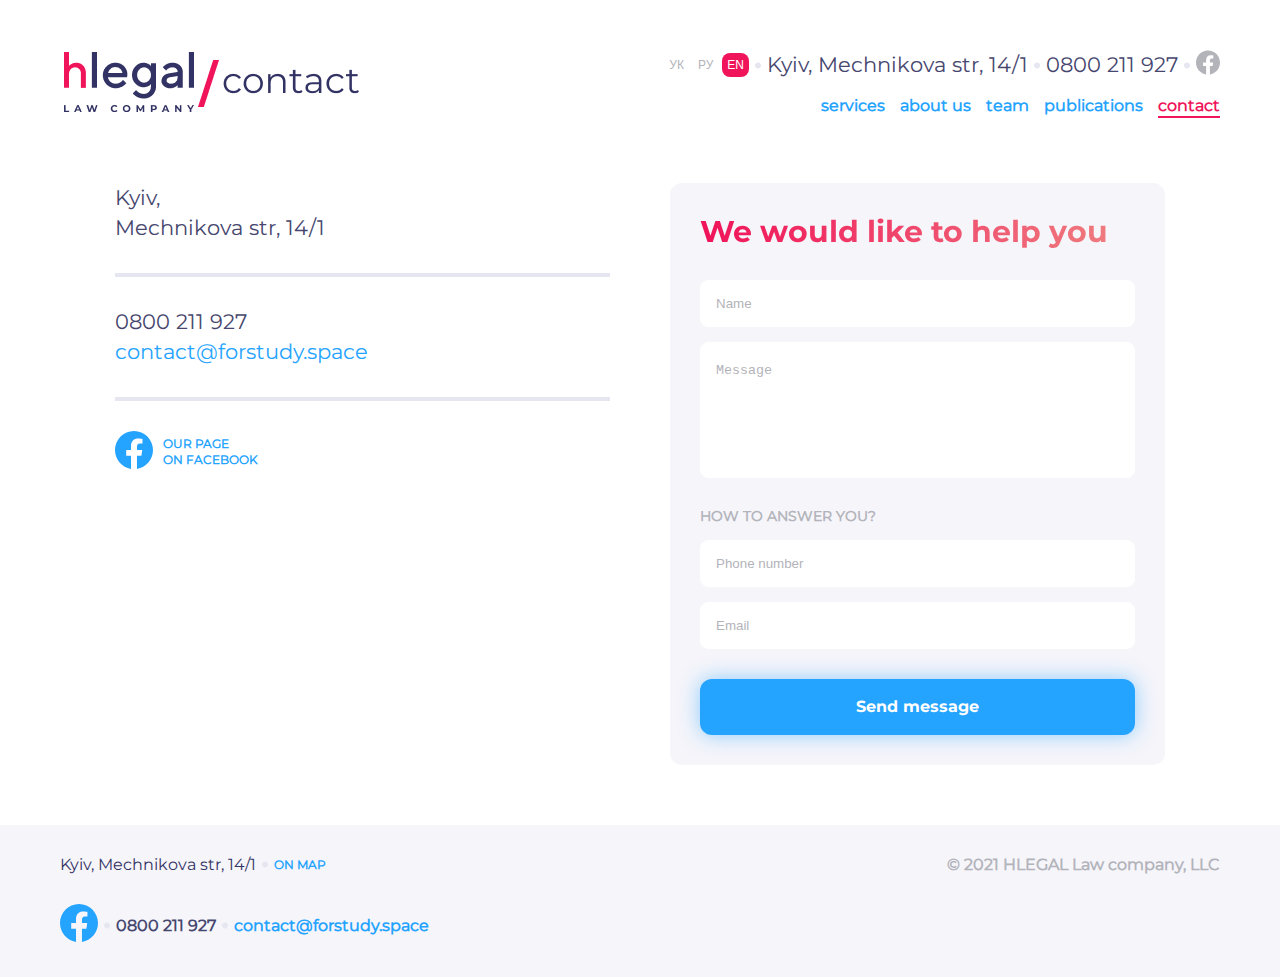
==== commit 4060cc8c: "Add Homework15" ====
--- a/index.html
+++ b/index.html
@@ -12,10 +12,172 @@
 </head>
 
 <body>
+    <header class="container">
+        <nav>
+            <div class="logo flex justify-between flex-wrap items-center hidden">
+                <div class="flex items-center pos align-content">
+                    <a href="/" class="pad">
+                        <img src="./images/Logo.png" alt="logo">
+                    </a>
+                    <img src="./images/Slash.png" alt="slash" class="pad">
+                    <a href="/" class="pad">
+                        <img src="./images/about-us.png" alt="team">
+                    </a>
+                </div>
+                <div class="wrap">
+                    <div class="flex items-center flex-wrap">
+                        <button class="lang" type="button"><span>УК</span></button>
+                        <button class="lang" type="button"><span>РУ</span></button>
+                        <button class="lang active" type="button"><span>EN</span></button>
+                        <img src="./images/Dot.png" class="dot" alt="dot">
+                        <a href="#" class="place">Kyiv, Mechnikova str, 14/1</a>
+                        <img src="./images/Dot.png" class="dot" alt="dot">
+                        <a href="tel:0800211927" class="place" target="_blank" rel="noopener noreffer">0800 211 927</a>
+                        <img src="./images/Dot.png" class="dot" alt="dot">
+                        <a href="#">
+                            <svg width="24" height="25" viewBox="0 0 24 25" fill="none"
+                                xmlns="http://www.w3.org/2000/svg">
+                                <path
+                                    d="M24 12.5733C24 5.90541 18.6274 0.5 12 0.5C5.37258 0.5 0 5.90541 0 12.5733C0 18.5995 4.38823 
+                            23.5943 10.125 24.5V16.0633H7.07813V12.5733H10.125V9.91343C10.125 6.88755 11.9165 5.21615 14.6576 
+                            5.21615C15.9705 5.21615 17.3438 5.45195 17.3438 5.45195V8.42313H15.8306C14.3399 8.42313 13.875 9.35379 
+                            13.875 10.3086V12.5733H17.2031L16.6711 16.0633H13.875V24.5C19.6118 23.5943 24 18.5995 24 12.5733Z"
+                                    fill="#B3B3BA" />
+                            </svg>
+                        </a>
+                    </div>
+                    <div class="flex justify-end flex-wrap wrap-pad">
+                        <a class="nav-menu" href="#">services</a>
+                        <a class="nav-menu" href="#">about us</a>
+                        <a class="nav-menu" href="#">team</a>
+                        <a class="nav-menu" href="#">publications</a>
+                        <a class="nav-menu active-hover" href="#">contact</a>
+                    </div>
+                </div>
+            </div>
+        </nav>
+    </header>
+    <header>
+        <nav class="hidden-all">
+            <div class="gray">
+                <button class="lang" type="button"><span>УК</span></button>
+                <button class="lang" type="button"><span>РУ</span></button>
+                <button class="lang active" type="button"><span>EN</span></button>
+                <a href="tel:0800211927" class="place posit" target="_blank" rel="noopener noreffer">0800211927</a>
+            </div>
+            <div class="logo-small flex-mobile items-mobile">
+                <a href="/">
+                    <img src="./images/Logo-small.png" alt="logo-small">
+                </a>
+                <img src="./images/Slash-small.png" alt="slash-small">
+                <a href="/">
+                    <img src="./images/about-small.png" alt="about-small">
+                </a>
+                <a href="#" class="posit">
+                    <img src="./images/Hamburger.png" alt="menu">
+                </a>
+            </div>
+        </nav>
+    </header>
     <main>
-        <div class="container">
+        <div class="container-form">
+            <div class="card-wrap">
+                <div class="card">
+                    <a href="#" class="place">Kyiv,<br>Mechnikova str, 14/1</a>
+                    <hr>
+                    <a href="tel:0800211927" class="tel" target="_blank" rel="noopener noreffer">0800 211 927</a>
+                    <a href="mailto:contact@forstudy.space" target="_blank" rel="noopener noreffer"
+                        class="mail-form flex">contact@forstudy.space</a>
+                    <hr>
+                    <div class="flex items-center pink">
+                        <a class="change" href="#">
+                            <svg width="38" height="38" viewBox="0 0 38 38" fill="none"
+                                xmlns="http://www.w3.org/2000/svg">
+                                <path
+                                    d="M38 19.1161C38 8.55857 29.4934 0 19 0C8.50658 0 0 8.55857 0 19.1161C0 28.6575 6.94803 36.5659 16.0312 38V24.6419H11.207V19.1161H16.0312V14.9046C16.0312 10.1136 18.8678 7.46723 23.2078 7.46723C25.2866 7.46723 27.4609 7.84059 27.4609 7.84059V12.545H25.0651C22.7048 12.545 21.9688 14.0185 21.9688 15.5302V19.1161H27.2383L26.3959 24.6419H21.9688V38C31.052 36.5659 38 28.6575 38 19.1161Z"
+                                    fill="#24A3FF" />
+                            </svg>
+                        </a>
+                        <p class="page">Our page <br> on facebook</p>
+                    </div>
+                </div>
+                <div class="card back">
+                    <form>
+                        <h3 class="gradient">We would like to help you</h3>
+                        <label for="name">
+                            <input type="text" id="name" name="enter_name" placeholder="Name">
+                        </label>
+                        <label for="message" class="flex">
+                            <textarea name="message" id="message" placeholder="Message"></textarea>
+                        </label>
+                        <p class="question">How to answer you?</p>
+                        <label for="phone">
+                            <input type="number" id="phone" name="enter_number" placeholder="Phone number">
+                        </label>
+                        <label for="email" class="flex">
+                            <input type="email" id="email" name="enter_email" placeholder="Email">
+                        </label>
+                        <button type="submit" class="flex justify-content send">
+                            Send message
+                        </button>
+                    </form>
+                </div>
+            </div>
         </div>
     </main>
+    <footer class="container-gray">
+        <div class="container">
+            <div class="hidden-all">
+                <a href="#" class="place-foot flex-mobile justify-mobile">Kyiv, Mechnikova str, 14/1</a>
+                <a class="map flex-mobile justify-mobile" target="_blank" rel="noopener noreffer"
+                    href="https://www.google.com.ua/maps/place/%D0%9A%D0%B8%D1%97%D0%B2,+02000/@50.4021702,30.3926088,11z/data=!3m1!4b1!4m5!3m4!1s0x40d4cf4ee15a4505:0x764931d2170146fe!8m2!3d50.4501!4d30.5234?hl=uk">
+                    ON MAP</a>
+                <a class="change flex-mobile justify-mobile" href="#">
+                    <svg width="38" height="38" viewBox="0 0 38 38" fill="none" xmlns="http://www.w3.org/2000/svg">
+                        <path
+                            d="M38 19.1161C38 8.55857 29.4934 0 19 0C8.50658 0 0 8.55857 0 19.1161C0 28.6575 6.94803 36.5659 16.0312 38V24.6419H11.207V19.1161H16.0312V14.9046C16.0312 10.1136 18.8678 7.46723 23.2078 7.46723C25.2866 7.46723 27.4609 7.84059 27.4609 7.84059V12.545H25.0651C22.7048 12.545 21.9688 14.0185 21.9688 15.5302V19.1161H27.2383L26.3959 24.6419H21.9688V38C31.052 36.5659 38 28.6575 38 19.1161Z"
+                            fill="#24A3FF" />
+                    </svg>
+                </a>
+                <a href="tel:0800211927" class="phone flex-mobile justify-mobile" target="_blank"
+                    rel="noopener noreffer">0800 211
+                    927</a>
+                <a href="mailto:contact@forstudy.space" target="_blank" rel="noopener noreffer"
+                    class="mail flex-mobile justify-mobile">contact@forstudy.space</a>
+                <div class="flex-mobile justify-mobile bot">
+                    <p class="right light-gray">© 2021 HLEGAL Law company,
+                        LLC</p>
+                </div>
+            </div>
+            <div class="block hidden">
+                <div class="flex justify-between padding flex-wrap block">
+                    <div class="flex items-center">
+                        <a href="#" class="place-foot">Kyiv, Mechnikova str, 14/1</a>
+                        <img src="./images/Dot.png" class="dot" alt="dot">
+                        <a class="map" target="_blank" rel="noopener noreffer"
+                            href="https://www.google.com.ua/maps/place/%D0%9A%D0%B8%D1%97%D0%B2,+02000/@50.4021702,30.3926088,11z/data=!3m1!4b1!4m5!3m4!1s0x40d4cf4ee15a4505:0x764931d2170146fe!8m2!3d50.4501!4d30.5234?hl=uk">
+                            ON MAP</a>
+                    </div>
+                    <p class="rights">© 2021 HLEGAL Law company, LLC</p>
+                </div>
+            </div>
+            <div class="flex items-center paddind-bottom flex-wrap hidden">
+                <a class="change" href="#">
+                    <svg width="38" height="38" viewBox="0 0 38 38" fill="none" xmlns="http://www.w3.org/2000/svg">
+                        <path
+                            d="M38 19.1161C38 8.55857 29.4934 0 19 0C8.50658 0 0 8.55857 0 19.1161C0 28.6575 6.94803 36.5659 16.0312 38V24.6419H11.207V19.1161H16.0312V14.9046C16.0312 10.1136 18.8678 7.46723 23.2078 7.46723C25.2866 7.46723 27.4609 7.84059 27.4609 7.84059V12.545H25.0651C22.7048 12.545 21.9688 14.0185 21.9688 15.5302V19.1161H27.2383L26.3959 24.6419H21.9688V38C31.052 36.5659 38 28.6575 38 19.1161Z"
+                            fill="#24A3FF" />
+                    </svg>
+                </a>
+                <img src="./images/Dot.png" class="dot" alt="dot">
+                <a href="tel:0800211927" class="phone" target="_blank" rel="noopener noreffer">0800 211
+                    927</a>
+                <img src="./images/Dot.png" class="dot" alt="dot">
+                <a href="mailto:contact@forstudy.space" target="_blank" rel="noopener noreffer"
+                    class="mail">contact@forstudy.space</a>
+            </div>
+        </div>
+    </footer>
 </body>
 
 </html>--- a/styles/style.css
+++ b/styles/style.css
@@ -1,43 +1,3 @@
-* {
-  margin: 0;
-  padding: 0;
-}
-
-img {
-  max-width: 100%;
-}
-
-.container {
-  width: 100%;
-  max-width: 1140px;
-  margin-left: auto;
-  margin-right: auto;
-  padding-left: 15px;
-  padding-right: 15px;
-}
-
-html {
-  font-family: "Roboto", sans-serif;
-  font-size: 16px;
-  font-weight: 400;
-  line-height: 1.7;
-  color: #151515;
-}
-
-.clearfix {
-  display: block;
-  clear: both;
-}
-
-.floatLeft {
-  float: left;
-  margin-right: 1rem;
-}
-
-.floatRight {
-  float: right;
-  margin-left: 1rem;
-}
 :root {
   --h-color: linear-gradient(90.13deg, #f0145a 0.84%, #ef8080 99.96%);
   --text-href-color: #24a3ff;
@@ -45,5 +5,283 @@
   --text-black: #46466e;
   --text-active: #f0145a;
   --background: #f5f5fa;
-  --footer-color: #f5f5fa;
-}
+}
+* {
+  margin: 0;
+  padding: 0;
+  box-sizing: border-box; /*Значення width/height задають висоту/ширину всього ел-нта */
+}
+img {
+  max-width: 100%;
+  object-fit: cover; /*Змінює пропорції так, щоб зберегти їх при заповненні блока */
+  object-position: center;
+}
+html {
+  font-family: "Montserrat-Regular", sans-serif;
+  font-size: 16px;
+  font-weight: 700;
+  line-height: 19.5px;
+  color: #323264;
+}
+.container {
+  width: 100%;
+  max-width: 1630px;
+  margin-left: auto;
+  margin-right: auto;
+  padding-left: 15px;
+  padding-right: 15px;
+}
+.flex {
+  display: flex;
+}
+.flex-wrap {
+  flex-wrap: wrap;
+}
+.items-center {
+  align-items: center;
+}
+.justify-content {
+  justify-content: center;
+}
+.justify-between {
+  justify-content: space-between;
+}
+.justify-end {
+  justify-content: end;
+}
+.align-content {
+  align-content: center;
+}
+/* ----------------- HEADER --------------------------- */
+a {
+  text-decoration: none;
+}
+.logo {
+  padding-top: 50px;
+}
+.pad {
+  margin-left: 4px;
+}
+.lang {
+  margin-left: 4px;
+  font-size: 12px;
+  line-height: 14px;
+  color: var(--text-grey);
+  border: none;
+  background: #fff;
+  cursor: pointer;
+  padding: 5px;
+  border-radius: 8px;
+}
+.active {
+  background: var(--text-active);
+  color: #fff;
+}
+.lang:not(.active):hover {
+  background: #f5f5fa;
+}
+.dot {
+  margin: 0 6px;
+}
+.place {
+  font-weight: 400;
+  color: var(--text-grey);
+}
+a:hover > svg path {
+  fill: var(--text-active);
+}
+.nav-menu {
+  margin-left: 15px;
+  color: var(--text-href-color);
+}
+.nav-menu:not(.active-hover):hover {
+  border-bottom: 2px solid var(--text-href-color);
+  color: var(--text-href-color);
+}
+.active-hover {
+  border-bottom: 2px solid var(--text-active);
+  color: var(--text-active);
+}
+.wrap-pad {
+  padding-top: 16px;
+}
+/* -------------------- MAIN --------------------- */
+.container-form {
+  width: 100%;
+  max-width: 1360px;
+  margin-left: auto;
+  margin-right: auto;
+  padding-left: 15px;
+  padding-right: 15px;
+  margin-bottom: 60px;
+}
+.card-wrap {
+  display: grid;
+  grid-template-columns: 1fr 1fr;
+  grid-gap: 60px;
+  padding-top: 65px;
+}
+.card {
+  max-width: 650px;
+}
+.back {
+  background-color: var(--background);
+  border-radius: 12px;
+}
+form {
+  padding: 30px;
+}
+.gradient {
+  font-size: 30px;
+  line-height: 37px;
+  font-family: "Montserrat-Bold", sans-serif;
+  background: linear-gradient(90deg, #f0145a 0.84%, #ef8080 99.96%);
+  -webkit-background-clip: text; /* Створює градієнт для тексту*/
+  -webkit-text-fill-color: transparent;
+}
+input {
+  color: var(--text-black);
+}
+input,
+textarea {
+  outline: none;
+}
+input#name:focus,
+input#phone:focus,
+input#email:focus,
+textarea#message:focus {
+  border: 1px solid var(--text-href-color);
+  border-radius: 8px;
+}
+#message {
+  padding: 15px 0 89px 15px;
+  width: 100%;
+  border: 1px solid #ffffff;
+  border-radius: 8px;
+  margin-bottom: 30px;
+  resize: none;
+}
+input::placeholder,
+textarea::placeholder {
+  color: var(--text-grey);
+  line-height: 26px;
+}
+.question {
+  color: var(--text-grey);
+  font-size: 14px;
+  line-height: 17px;
+  text-transform: uppercase;
+  margin-bottom: 15px;
+}
+#phone,
+#name {
+  margin-bottom: 15px;
+  border: 1px solid #ffffff;
+  border-radius: 8px;
+  padding: 15px 0 15px 15px;
+  width: 100%;
+}
+#name {
+  margin-top: 30px;
+}
+#email {
+  margin-bottom: 30px;
+  border: 1px solid #ffffff;
+  border-radius: 8px;
+  padding: 15px 0 15px 15px;
+  width: 100%;
+}
+.send {
+  line-height: 20px;
+  color: #fff;
+  font-size: 16px;
+  font-family: "Montserrat-Bold", sans-serif;
+  background: var(--text-href-color);
+  box-shadow: 0px 0px 20px rgba(36, 163, 255, 0.5);
+  border: none;
+  border-radius: 12px;
+  padding: 18px 0;
+  margin-bottom: 30px;
+  width: 100%;
+}
+.send:hover {
+  background: #0085ff;
+}
+.send:active {
+  background: #006ccf;
+}
+hr {
+  height: 4px;
+  background: #e6e6f0;
+  border-width: 0;
+  margin: 30px 0;
+}
+.place,
+.tel {
+  font-weight: 400;
+  font-size: 21px;
+  line-height: 30px;
+  color: var(--text-black);
+}
+.tel {
+  padding-bottom: 15px;
+  color: #46466e;
+}
+input::-webkit-outer-spin-button,
+input::-webkit-inner-spin-button {
+  -webkit-appearance: none;
+}
+.mail-form {
+  color: var(--text-href-color);
+  font-weight: 400;
+  font-size: 21px;
+  line-height: 30px;
+}
+.page {
+  font-size: 12px;
+  line-height: 16px;
+  color: var(--text-href-color);
+  padding-left: 10px;
+  text-transform: uppercase;
+}
+.pink:hover p {
+  color: var(--text-active);
+}
+.pink:hover svg path {
+  fill: var(--text-active);
+}
+/* -------------------- FOOTER ------------------------------ */
+.container-gray {
+  width: 100%;
+  background-color: #f5f5fa;
+}
+.place-foot {
+  font-weight: 400;
+  color: #323264;
+}
+.map {
+  color: var(--text-href-color);
+  font-size: 12px;
+  line-height: 15px;
+}
+.rights {
+  color: var(--text-grey);
+}
+.phone {
+  color: #46466e;
+}
+.mail {
+  color: #24a3ff;
+}
+.padding {
+  padding: 30px 0;
+}
+.paddind-bottom {
+  padding-bottom: 30px;
+}
+.change:hover > svg path {
+  fill: var(--text-active);
+}
+.mail:hover {
+  color: var(--text-active);
+}
--- a/styles/media.css
+++ b/styles/media.css
@@ -1,16 +1,37 @@
-@media screen and (max-width: 768px) {
-  .card-wrap {
-    grid-template-columns: repeat(2, 1fr);
+@media screen and (max-width: 1440px) {
+  .container {
+    max-width: 1370px;
+    padding-left: 60px;
+    padding-right: 60px;
   }
-  .container-text {
-    max-width: 648px;
-    margin-left: 0%;
+  .container-form {
+    max-width: 1080px;
   }
+}
+@media screen and (max-width: 1160px) {
+  .container {
+    max-width: 904px;
+    padding: 0 15px;
+  }
+  .container-form {
+    max-width: 904px;
+    padding: 0 15px;
+  }
+}
+.send {
+  margin-bottom: 0px;
+}
+@media screen and (max-width: 890px) {
   .container {
     max-width: 648px;
-    padding-left: 45px;
-    padding-right: 45px;
     position: relative;
+  }
+  .container-form {
+    max-width: 648px;
+    margin-top: 160px;
+  }
+  .card-wrap {
+    grid-template-columns: 1fr;
   }
   .wrap {
     position: absolute;
@@ -18,13 +39,11 @@
     top: 50px;
     left: 5px;
   }
-  .wrap {
-    padding-left: 30px;
-  }
   .wrap-pad {
     position: absolute;
     top: 130px;
     bottom: 20px;
+    left: 0px;
   }
   .pos {
     position: absolute;
@@ -36,9 +55,6 @@
   .block .flex {
     display: block;
     text-align: center;
-  }
-  .media-center {
-    justify-content: center;
   }
   .rights {
     text-align: center;
@@ -53,30 +69,10 @@
     padding-bottom: 30px;
   }
 }
-@media screen and (max-width: 1440px) {
-  .container-text {
-    max-width: 1000px;
-  }
-  .container {
-    max-width: 1320px;
-  }
-}
-@media screen and (max-width: 1024px) {
-  .container-text {
-    max-width: 660px;
-  }
-  .container {
-    max-width: 904px;
-  }
-}
-@media screen and (max-width: 550px) {
-  .container {
-    max-width: 375px;
-    padding-left: 30px;
-    padding-right: 30px;
-  }
-  .card-wrap {
-    grid-template-columns: repeat(1, 1fr);
+@media screen and (max-width: 580px) {
+  .container-form {
+    margin: 30px auto;
+    padding: 0 30px;
   }
   .hidden {
     display: none;
@@ -105,13 +101,6 @@
   .logo-small {
     padding-top: 15px;
     padding-left: 15px;
-  }
-  .container-text-small {
-    max-width: 300px;
-    margin-top: 40px;
-    font-size: 30px;
-    line-height: 37px;
-    color: var(--text-active);
   }
   .lang {
     background: var(--footer-color);
@@ -142,12 +131,8 @@
     color: #b3b3ba;
     text-align: center;
   }
-  .border-img {
-    height: 300px;
-    width: 315px;
-  }
 }
-@media screen and (min-width: 551px) {
+@media screen and (min-width: 581px) {
   .hidden-all {
     display: none;
   }
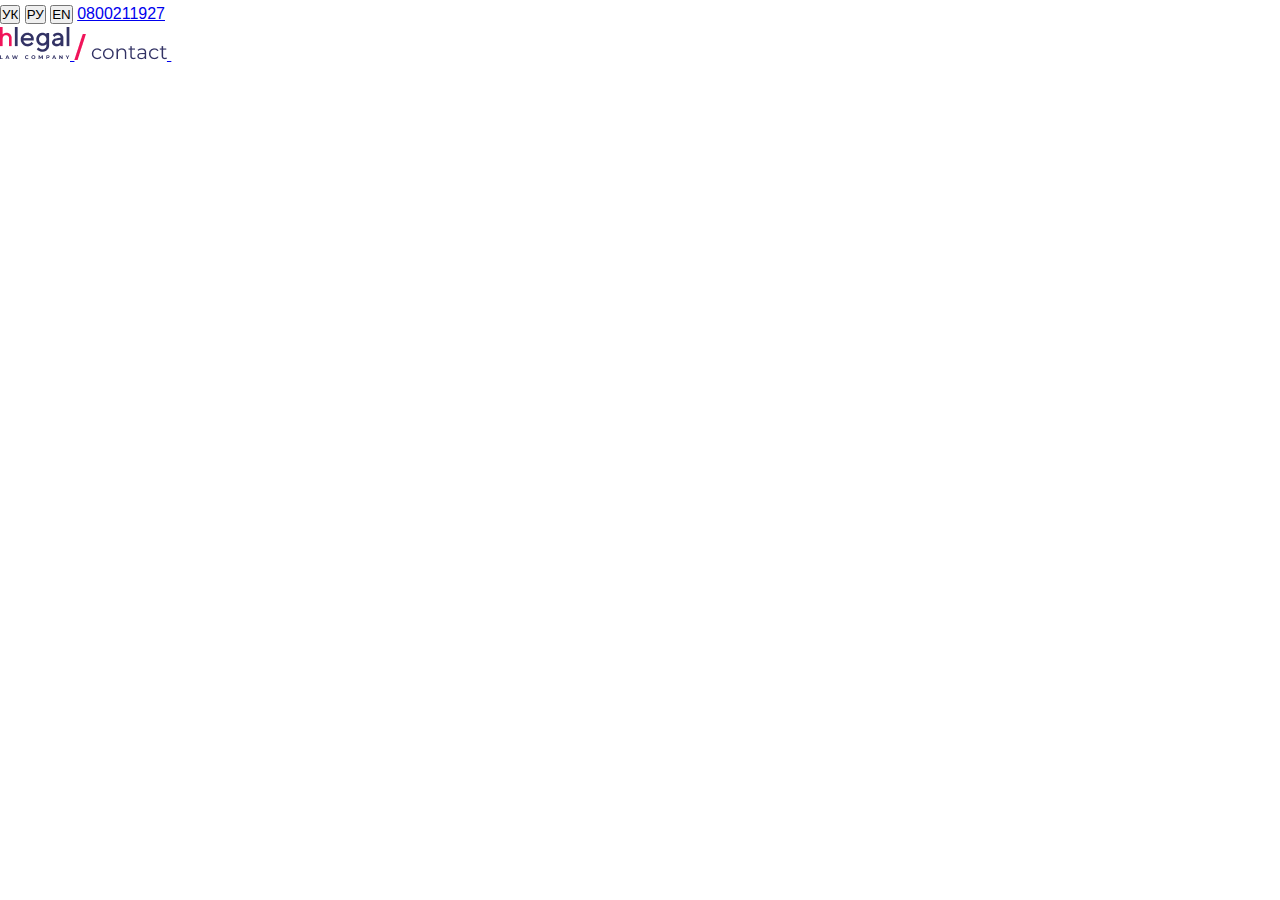
==== commit 98f016f7: "first changes" ====
--- a/index.html
+++ b/index.html
@@ -5,179 +5,37 @@
     <meta charset="UTF-8">
     <meta http-equiv="X-UA-Compatible" content="IE=edge">
     <meta name="viewport" content="width=device-width, initial-scale=1.0">
-    <title>Contact page</title>
+    <title>Hlegal</title>
     <link rel="stylesheet" href="./fonts/font.css">
     <link rel="stylesheet" href="./styles/style.css">
-    <link rel="stylesheet" href="./styles/media.css">
 </head>
 
 <body>
-    <header class="container">
-        <nav>
-            <div class="logo flex justify-between flex-wrap items-center hidden">
-                <div class="flex items-center pos align-content">
-                    <a href="/" class="pad">
-                        <img src="./images/Logo.png" alt="logo">
-                    </a>
-                    <img src="./images/Slash.png" alt="slash" class="pad">
-                    <a href="/" class="pad">
-                        <img src="./images/about-us.png" alt="team">
-                    </a>
-                </div>
-                <div class="wrap">
-                    <div class="flex items-center flex-wrap">
-                        <button class="lang" type="button"><span>УК</span></button>
-                        <button class="lang" type="button"><span>РУ</span></button>
-                        <button class="lang active" type="button"><span>EN</span></button>
-                        <img src="./images/Dot.png" class="dot" alt="dot">
-                        <a href="#" class="place">Kyiv, Mechnikova str, 14/1</a>
-                        <img src="./images/Dot.png" class="dot" alt="dot">
-                        <a href="tel:0800211927" class="place" target="_blank" rel="noopener noreffer">0800 211 927</a>
-                        <img src="./images/Dot.png" class="dot" alt="dot">
-                        <a href="#">
-                            <svg width="24" height="25" viewBox="0 0 24 25" fill="none"
-                                xmlns="http://www.w3.org/2000/svg">
-                                <path
-                                    d="M24 12.5733C24 5.90541 18.6274 0.5 12 0.5C5.37258 0.5 0 5.90541 0 12.5733C0 18.5995 4.38823 
-                            23.5943 10.125 24.5V16.0633H7.07813V12.5733H10.125V9.91343C10.125 6.88755 11.9165 5.21615 14.6576 
-                            5.21615C15.9705 5.21615 17.3438 5.45195 17.3438 5.45195V8.42313H15.8306C14.3399 8.42313 13.875 9.35379 
-                            13.875 10.3086V12.5733H17.2031L16.6711 16.0633H13.875V24.5C19.6118 23.5943 24 18.5995 24 12.5733Z"
-                                    fill="#B3B3BA" />
-                            </svg>
-                        </a>
-                    </div>
-                    <div class="flex justify-end flex-wrap wrap-pad">
-                        <a class="nav-menu" href="#">services</a>
-                        <a class="nav-menu" href="#">about us</a>
-                        <a class="nav-menu" href="#">team</a>
-                        <a class="nav-menu" href="#">publications</a>
-                        <a class="nav-menu active-hover" href="#">contact</a>
-                    </div>
-                </div>
-            </div>
-        </nav>
-    </header>
     <header>
-        <nav class="hidden-all">
-            <div class="gray">
-                <button class="lang" type="button"><span>УК</span></button>
-                <button class="lang" type="button"><span>РУ</span></button>
-                <button class="lang active" type="button"><span>EN</span></button>
-                <a href="tel:0800211927" class="place posit" target="_blank" rel="noopener noreffer">0800211927</a>
-            </div>
-            <div class="logo-small flex-mobile items-mobile">
-                <a href="/">
-                    <img src="./images/Logo-small.png" alt="logo-small">
-                </a>
-                <img src="./images/Slash-small.png" alt="slash-small">
-                <a href="/">
-                    <img src="./images/about-small.png" alt="about-small">
-                </a>
-                <a href="#" class="posit">
-                    <img src="./images/Hamburger.png" alt="menu">
-                </a>
-            </div>
-        </nav>
+        <div class="gray">
+            <button class="lang" type="button"><span>УК</span></button>
+            <button class="lang" type="button"><span>РУ</span></button>
+            <button class="lang active" type="button"><span>EN</span></button>
+            <a href="tel:0800211927" class="place posit" target="_blank" rel="noopener noreffer">0800211927</a>
+        </div>
+        <div class="logo-small flex-mobile items-mobile">
+            <a href="/">
+                <img src="./images/Logo-small.png" alt="logo-small">
+            </a>
+            <img src="./images/Slash-small.png" alt="slash-small">
+            <a href="/">
+                <img src="./images/about-small.png" alt="about-small">
+            </a>
+            <a href="#" class="posit">
+                <img src="./images/Hamburger.png" alt="menu">
+            </a>
+        </div>
     </header>
     <main>
-        <div class="container-form">
-            <div class="card-wrap">
-                <div class="card">
-                    <a href="#" class="place">Kyiv,<br>Mechnikova str, 14/1</a>
-                    <hr>
-                    <a href="tel:0800211927" class="tel" target="_blank" rel="noopener noreffer">0800 211 927</a>
-                    <a href="mailto:contact@forstudy.space" target="_blank" rel="noopener noreffer"
-                        class="mail-form flex">contact@forstudy.space</a>
-                    <hr>
-                    <div class="flex items-center pink">
-                        <a class="change" href="#">
-                            <svg width="38" height="38" viewBox="0 0 38 38" fill="none"
-                                xmlns="http://www.w3.org/2000/svg">
-                                <path
-                                    d="M38 19.1161C38 8.55857 29.4934 0 19 0C8.50658 0 0 8.55857 0 19.1161C0 28.6575 6.94803 36.5659 16.0312 38V24.6419H11.207V19.1161H16.0312V14.9046C16.0312 10.1136 18.8678 7.46723 23.2078 7.46723C25.2866 7.46723 27.4609 7.84059 27.4609 7.84059V12.545H25.0651C22.7048 12.545 21.9688 14.0185 21.9688 15.5302V19.1161H27.2383L26.3959 24.6419H21.9688V38C31.052 36.5659 38 28.6575 38 19.1161Z"
-                                    fill="#24A3FF" />
-                            </svg>
-                        </a>
-                        <p class="page">Our page <br> on facebook</p>
-                    </div>
-                </div>
-                <div class="card back">
-                    <form>
-                        <h3 class="gradient">We would like to help you</h3>
-                        <label for="name">
-                            <input type="text" id="name" name="enter_name" placeholder="Name">
-                        </label>
-                        <label for="message" class="flex">
-                            <textarea name="message" id="message" placeholder="Message"></textarea>
-                        </label>
-                        <p class="question">How to answer you?</p>
-                        <label for="phone">
-                            <input type="number" id="phone" name="enter_number" placeholder="Phone number">
-                        </label>
-                        <label for="email" class="flex">
-                            <input type="email" id="email" name="enter_email" placeholder="Email">
-                        </label>
-                        <button type="submit" class="flex justify-content send">
-                            Send message
-                        </button>
-                    </form>
-                </div>
-            </div>
+        <div class="container">
         </div>
     </main>
-    <footer class="container-gray">
-        <div class="container">
-            <div class="hidden-all">
-                <a href="#" class="place-foot flex-mobile justify-mobile">Kyiv, Mechnikova str, 14/1</a>
-                <a class="map flex-mobile justify-mobile" target="_blank" rel="noopener noreffer"
-                    href="https://www.google.com.ua/maps/place/%D0%9A%D0%B8%D1%97%D0%B2,+02000/@50.4021702,30.3926088,11z/data=!3m1!4b1!4m5!3m4!1s0x40d4cf4ee15a4505:0x764931d2170146fe!8m2!3d50.4501!4d30.5234?hl=uk">
-                    ON MAP</a>
-                <a class="change flex-mobile justify-mobile" href="#">
-                    <svg width="38" height="38" viewBox="0 0 38 38" fill="none" xmlns="http://www.w3.org/2000/svg">
-                        <path
-                            d="M38 19.1161C38 8.55857 29.4934 0 19 0C8.50658 0 0 8.55857 0 19.1161C0 28.6575 6.94803 36.5659 16.0312 38V24.6419H11.207V19.1161H16.0312V14.9046C16.0312 10.1136 18.8678 7.46723 23.2078 7.46723C25.2866 7.46723 27.4609 7.84059 27.4609 7.84059V12.545H25.0651C22.7048 12.545 21.9688 14.0185 21.9688 15.5302V19.1161H27.2383L26.3959 24.6419H21.9688V38C31.052 36.5659 38 28.6575 38 19.1161Z"
-                            fill="#24A3FF" />
-                    </svg>
-                </a>
-                <a href="tel:0800211927" class="phone flex-mobile justify-mobile" target="_blank"
-                    rel="noopener noreffer">0800 211
-                    927</a>
-                <a href="mailto:contact@forstudy.space" target="_blank" rel="noopener noreffer"
-                    class="mail flex-mobile justify-mobile">contact@forstudy.space</a>
-                <div class="flex-mobile justify-mobile bot">
-                    <p class="right light-gray">© 2021 HLEGAL Law company,
-                        LLC</p>
-                </div>
-            </div>
-            <div class="block hidden">
-                <div class="flex justify-between padding flex-wrap block">
-                    <div class="flex items-center">
-                        <a href="#" class="place-foot">Kyiv, Mechnikova str, 14/1</a>
-                        <img src="./images/Dot.png" class="dot" alt="dot">
-                        <a class="map" target="_blank" rel="noopener noreffer"
-                            href="https://www.google.com.ua/maps/place/%D0%9A%D0%B8%D1%97%D0%B2,+02000/@50.4021702,30.3926088,11z/data=!3m1!4b1!4m5!3m4!1s0x40d4cf4ee15a4505:0x764931d2170146fe!8m2!3d50.4501!4d30.5234?hl=uk">
-                            ON MAP</a>
-                    </div>
-                    <p class="rights">© 2021 HLEGAL Law company, LLC</p>
-                </div>
-            </div>
-            <div class="flex items-center paddind-bottom flex-wrap hidden">
-                <a class="change" href="#">
-                    <svg width="38" height="38" viewBox="0 0 38 38" fill="none" xmlns="http://www.w3.org/2000/svg">
-                        <path
-                            d="M38 19.1161C38 8.55857 29.4934 0 19 0C8.50658 0 0 8.55857 0 19.1161C0 28.6575 6.94803 36.5659 16.0312 38V24.6419H11.207V19.1161H16.0312V14.9046C16.0312 10.1136 18.8678 7.46723 23.2078 7.46723C25.2866 7.46723 27.4609 7.84059 27.4609 7.84059V12.545H25.0651C22.7048 12.545 21.9688 14.0185 21.9688 15.5302V19.1161H27.2383L26.3959 24.6419H21.9688V38C31.052 36.5659 38 28.6575 38 19.1161Z"
-                            fill="#24A3FF" />
-                    </svg>
-                </a>
-                <img src="./images/Dot.png" class="dot" alt="dot">
-                <a href="tel:0800211927" class="phone" target="_blank" rel="noopener noreffer">0800 211
-                    927</a>
-                <img src="./images/Dot.png" class="dot" alt="dot">
-                <a href="mailto:contact@forstudy.space" target="_blank" rel="noopener noreffer"
-                    class="mail">contact@forstudy.space</a>
-            </div>
-        </div>
-    </footer>
+    <footer></footer>
 </body>
 
 </html>--- a/styles/style.css
+++ b/styles/style.css
@@ -1,287 +1,22 @@
-:root {
-  --h-color: linear-gradient(90.13deg, #f0145a 0.84%, #ef8080 99.96%);
-  --text-href-color: #24a3ff;
-  --text-grey: #b3b3ba;
-  --text-black: #46466e;
-  --text-active: #f0145a;
-  --background: #f5f5fa;
-}
 * {
   margin: 0;
   padding: 0;
-  box-sizing: border-box; /*Значення width/height задають висоту/ширину всього ел-нта */
 }
 img {
   max-width: 100%;
-  object-fit: cover; /*Змінює пропорції так, щоб зберегти їх при заповненні блока */
-  object-position: center;
-}
-html {
-  font-family: "Montserrat-Regular", sans-serif;
-  font-size: 16px;
-  font-weight: 700;
-  line-height: 19.5px;
-  color: #323264;
 }
 .container {
   width: 100%;
-  max-width: 1630px;
+  max-width: 1140px;
   margin-left: auto;
   margin-right: auto;
   padding-left: 15px;
   padding-right: 15px;
 }
-.flex {
-  display: flex;
+html {
+  font-family: "Roboto", sans-serif;
+  font-size: 16px;
+  font-weight: 400;
+  line-height: 1.7;
+  color: #151515;
 }
-.flex-wrap {
-  flex-wrap: wrap;
-}
-.items-center {
-  align-items: center;
-}
-.justify-content {
-  justify-content: center;
-}
-.justify-between {
-  justify-content: space-between;
-}
-.justify-end {
-  justify-content: end;
-}
-.align-content {
-  align-content: center;
-}
-/* ----------------- HEADER --------------------------- */
-a {
-  text-decoration: none;
-}
-.logo {
-  padding-top: 50px;
-}
-.pad {
-  margin-left: 4px;
-}
-.lang {
-  margin-left: 4px;
-  font-size: 12px;
-  line-height: 14px;
-  color: var(--text-grey);
-  border: none;
-  background: #fff;
-  cursor: pointer;
-  padding: 5px;
-  border-radius: 8px;
-}
-.active {
-  background: var(--text-active);
-  color: #fff;
-}
-.lang:not(.active):hover {
-  background: #f5f5fa;
-}
-.dot {
-  margin: 0 6px;
-}
-.place {
-  font-weight: 400;
-  color: var(--text-grey);
-}
-a:hover > svg path {
-  fill: var(--text-active);
-}
-.nav-menu {
-  margin-left: 15px;
-  color: var(--text-href-color);
-}
-.nav-menu:not(.active-hover):hover {
-  border-bottom: 2px solid var(--text-href-color);
-  color: var(--text-href-color);
-}
-.active-hover {
-  border-bottom: 2px solid var(--text-active);
-  color: var(--text-active);
-}
-.wrap-pad {
-  padding-top: 16px;
-}
-/* -------------------- MAIN --------------------- */
-.container-form {
-  width: 100%;
-  max-width: 1360px;
-  margin-left: auto;
-  margin-right: auto;
-  padding-left: 15px;
-  padding-right: 15px;
-  margin-bottom: 60px;
-}
-.card-wrap {
-  display: grid;
-  grid-template-columns: 1fr 1fr;
-  grid-gap: 60px;
-  padding-top: 65px;
-}
-.card {
-  max-width: 650px;
-}
-.back {
-  background-color: var(--background);
-  border-radius: 12px;
-}
-form {
-  padding: 30px;
-}
-.gradient {
-  font-size: 30px;
-  line-height: 37px;
-  font-family: "Montserrat-Bold", sans-serif;
-  background: linear-gradient(90deg, #f0145a 0.84%, #ef8080 99.96%);
-  -webkit-background-clip: text; /* Створює градієнт для тексту*/
-  -webkit-text-fill-color: transparent;
-}
-input {
-  color: var(--text-black);
-}
-input,
-textarea {
-  outline: none;
-}
-input#name:focus,
-input#phone:focus,
-input#email:focus,
-textarea#message:focus {
-  border: 1px solid var(--text-href-color);
-  border-radius: 8px;
-}
-#message {
-  padding: 15px 0 89px 15px;
-  width: 100%;
-  border: 1px solid #ffffff;
-  border-radius: 8px;
-  margin-bottom: 30px;
-  resize: none;
-}
-input::placeholder,
-textarea::placeholder {
-  color: var(--text-grey);
-  line-height: 26px;
-}
-.question {
-  color: var(--text-grey);
-  font-size: 14px;
-  line-height: 17px;
-  text-transform: uppercase;
-  margin-bottom: 15px;
-}
-#phone,
-#name {
-  margin-bottom: 15px;
-  border: 1px solid #ffffff;
-  border-radius: 8px;
-  padding: 15px 0 15px 15px;
-  width: 100%;
-}
-#name {
-  margin-top: 30px;
-}
-#email {
-  margin-bottom: 30px;
-  border: 1px solid #ffffff;
-  border-radius: 8px;
-  padding: 15px 0 15px 15px;
-  width: 100%;
-}
-.send {
-  line-height: 20px;
-  color: #fff;
-  font-size: 16px;
-  font-family: "Montserrat-Bold", sans-serif;
-  background: var(--text-href-color);
-  box-shadow: 0px 0px 20px rgba(36, 163, 255, 0.5);
-  border: none;
-  border-radius: 12px;
-  padding: 18px 0;
-  margin-bottom: 30px;
-  width: 100%;
-}
-.send:hover {
-  background: #0085ff;
-}
-.send:active {
-  background: #006ccf;
-}
-hr {
-  height: 4px;
-  background: #e6e6f0;
-  border-width: 0;
-  margin: 30px 0;
-}
-.place,
-.tel {
-  font-weight: 400;
-  font-size: 21px;
-  line-height: 30px;
-  color: var(--text-black);
-}
-.tel {
-  padding-bottom: 15px;
-  color: #46466e;
-}
-input::-webkit-outer-spin-button,
-input::-webkit-inner-spin-button {
-  -webkit-appearance: none;
-}
-.mail-form {
-  color: var(--text-href-color);
-  font-weight: 400;
-  font-size: 21px;
-  line-height: 30px;
-}
-.page {
-  font-size: 12px;
-  line-height: 16px;
-  color: var(--text-href-color);
-  padding-left: 10px;
-  text-transform: uppercase;
-}
-.pink:hover p {
-  color: var(--text-active);
-}
-.pink:hover svg path {
-  fill: var(--text-active);
-}
-/* -------------------- FOOTER ------------------------------ */
-.container-gray {
-  width: 100%;
-  background-color: #f5f5fa;
-}
-.place-foot {
-  font-weight: 400;
-  color: #323264;
-}
-.map {
-  color: var(--text-href-color);
-  font-size: 12px;
-  line-height: 15px;
-}
-.rights {
-  color: var(--text-grey);
-}
-.phone {
-  color: #46466e;
-}
-.mail {
-  color: #24a3ff;
-}
-.padding {
-  padding: 30px 0;
-}
-.paddind-bottom {
-  padding-bottom: 30px;
-}
-.change:hover > svg path {
-  fill: var(--text-active);
-}
-.mail:hover {
-  color: var(--text-active);
-}
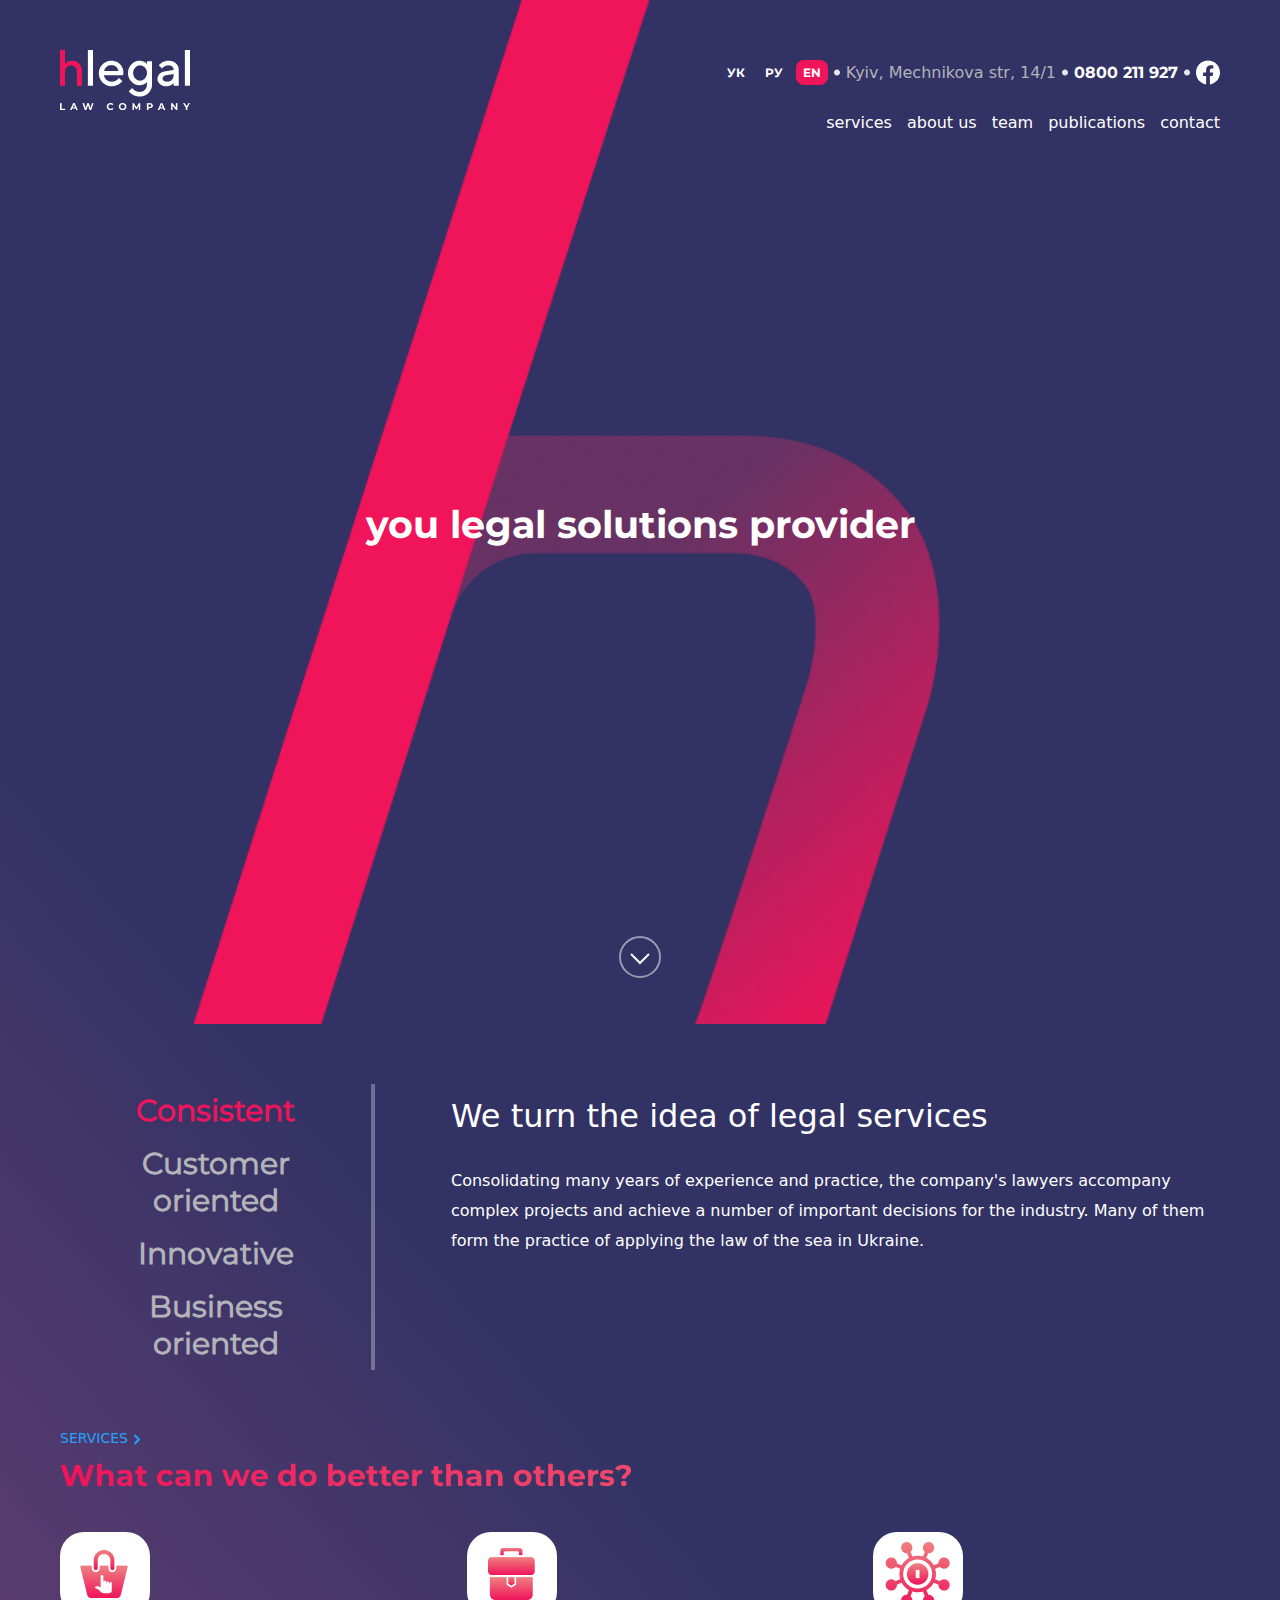
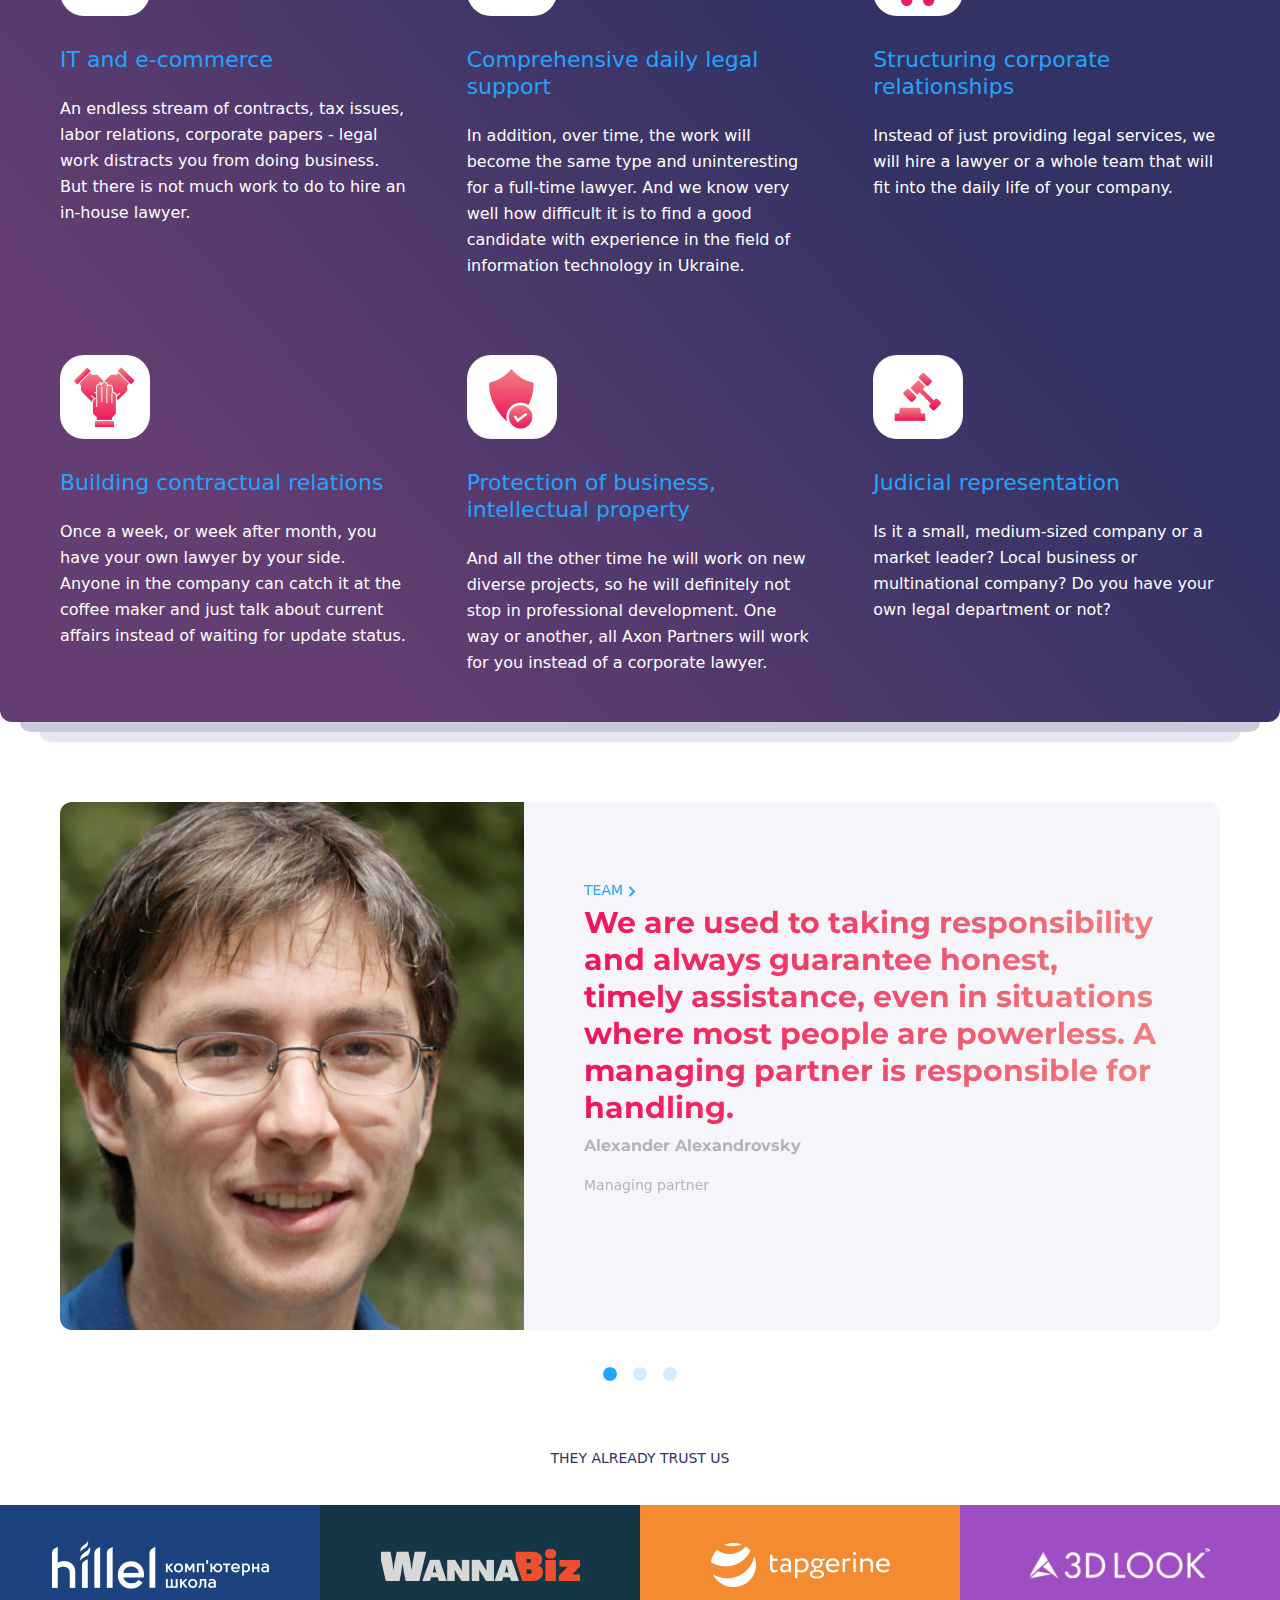
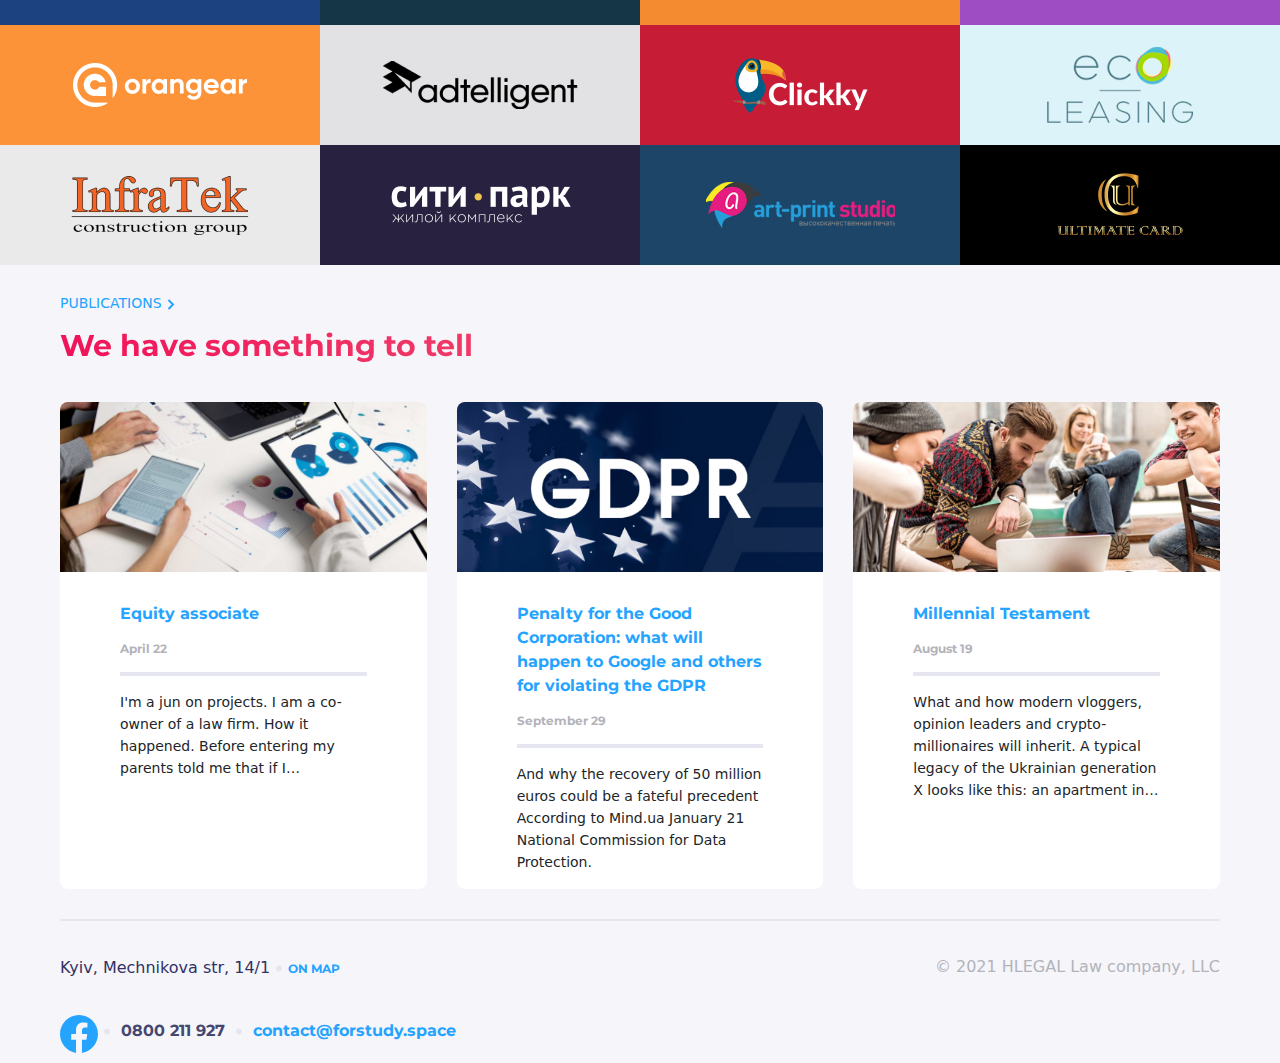
==== commit 4d499207: "add main page" ====
--- a/index.html
+++ b/index.html
@@ -6,36 +6,500 @@
     <meta http-equiv="X-UA-Compatible" content="IE=edge">
     <meta name="viewport" content="width=device-width, initial-scale=1.0">
     <title>Hlegal</title>
+    <link rel="stylesheet" href="./assets/bootstrap-5.2.2-dist/css/bootstrap.min.css">
+    <link rel="stylesheet" href="./assets/slick-1.8.1/slick/slick.css">
+    <link rel="stylesheet" href="./assets/slick-1.8.1/slick/slick-theme.css">
     <link rel="stylesheet" href="./fonts/font.css">
     <link rel="stylesheet" href="./styles/style.css">
+    <link rel="stylesheet" href="./styles/media.css">
 </head>
 
 <body>
-    <header>
-        <div class="gray">
-            <button class="lang" type="button"><span>УК</span></button>
-            <button class="lang" type="button"><span>РУ</span></button>
-            <button class="lang active" type="button"><span>EN</span></button>
-            <a href="tel:0800211927" class="place posit" target="_blank" rel="noopener noreffer">0800211927</a>
+    <div class="back-gradient">
+        <div class="container-head">
+            <header class="hidden-container">
+                <div class="header-colour">
+                    <button class="lang" type="button"><span>УК</span></button>
+                    <button class="lang" type="button"><span>РУ</span></button>
+                    <button class="lang active-color" type="button"><span>EN</span></button>
+                    <a href="tel:0800211927" class="telephone" target="_blank" rel="noopener noreffer">0800 211
+                        927</a>
+                </div>
+                <div class="flex justify-between pad">
+                    <a href="/">
+                        <img src="./images/LogoSmall.png" alt="logo-small">
+                    </a>
+                    <a href="#" class="hamburg">
+                        <img src="./images/Hamburger.png" alt="hamburger">
+                    </a>
+                </div>
+            </header>
+            <header class="hidden-all">
+                <div class="container-pad">
+                    <div class="logo flex flex-wrap justify-between items-center">
+                        <div class="flex">
+                            <a class="position-head" href="/">
+                                <img src="./images/Logo-big.png" alt="logo">
+                            </a>
+                        </div>
+                        <div class="wrap-head">
+                            <div class="flex flex-wrap items-center lang-head">
+                                <button class="lang" type="button"><span>УК</span></button>
+                                <button class="lang dot" type="button"><span>РУ</span></button>
+                                <button class="lang active-color" type="button"><span>EN</span></button>
+                                <img class="dot" src="./images/Dot-separator.png" alt="dot">
+                                <a href="#" class="place">Kyiv, Mechnikova str, 14/1</a>
+                                <img class="dot" src="./images/Dot-separator.png" alt="dot">
+                                <a href="tel:0800211927" class="place-tel" target="_blank" rel="noopener noreffer">0800
+                                    211 927</a>
+                                <img class="dot" src="./images/Dot-separator.png" alt="dot">
+                                <a href="#" class="facebook-svg">
+                                    <svg width="24" height="25" viewBox="0 0 24 25" fill="none"
+                                        xmlns="http://www.w3.org/2000/svg">
+                                        <path
+                                            d="M24 12.5733C24 5.90541 18.6274 0.5 12 0.5C5.37258 0.5 0 5.90541 0 12.5733C0 18.5995 4.38823 
+                                23.5943 10.125 24.5V16.0633H7.07813V12.5733H10.125V9.91343C10.125 6.88755 11.9165 5.21615 14.6576 
+                                5.21615C15.9705 5.21615 17.3438 5.45195 17.3438 5.45195V8.42313H15.8306C14.3399 8.42313 13.875 9.35379 
+                                13.875 10.3086V12.5733H17.2031L16.6711 16.0633H13.875V24.5C19.6118 23.5943 24 18.5995 24 12.5733Z"
+                                            fill="white" />
+                                    </svg>
+                                </a>
+                            </div>
+                            <div class="flex justify-end flex-wrap wrap-pad">
+                                <a class="nav-menu" href="#">services</a>
+                                <a class="nav-menu" href="#">about us</a>
+                                <a class="nav-menu" href="#">team</a>
+                                <a class="nav-menu" href="#">publications</a>
+                                <a class="nav-menu" href="#">contact</a>
+                            </div>
+                        </div>
+                    </div>
+                </div>
+            </header>
+            <section>
+                <div class="top hidden-container">
+                    <h2 class="section-head flex justify-content">you legal</h2>
+                    <h2 class="section-head flex justify-content">solutions</h2>
+                    <h2 class="section-head flex justify-content">provider</h2>
+                </div>
+                <div class="hidden-all top">
+                    <h2 class="section-head flex justify-content">you legal solutions provider</h2>
+                </div>
+                <a href="#" class="flex justify-content scroll">
+                    <svg width="42" height="42" viewBox="0 0 42 42" fill="none" xmlns="http://www.w3.org/2000/svg">
+                        <g clip-path="url(#clip0_22728_11353)">
+                            <circle opacity="0.5" cx="21" cy="21" r="20" stroke="white" stroke-width="2" />
+                            <path d="M12 18L21 27L30 18" stroke="white" stroke-width="2" />
+                        </g>
+                        <defs>
+                            <clipPath id="clip0_22728_11353">
+                                <rect width="42" height="42" fill="white" />
+                            </clipPath>
+                        </defs>
+                    </svg>
+                </a>
+            </section>
         </div>
-        <div class="logo-small flex-mobile items-mobile">
-            <a href="/">
-                <img src="./images/Logo-small.png" alt="logo-small">
-            </a>
-            <img src="./images/Slash-small.png" alt="slash-small">
-            <a href="/">
-                <img src="./images/about-small.png" alt="about-small">
-            </a>
-            <a href="#" class="posit">
-                <img src="./images/Hamburger.png" alt="menu">
-            </a>
+        <section>
+            <div class="container-pad">
+                <div class="flex justify-content hidden-container">
+                    <ul class="nav nav-pills mb-3" id="pills-tab" role="tablist">
+                        <li class="nav-item" role="presentation">
+                            <button class="nav-link active" id="pills-home-tab" data-bs-toggle="pill"
+                                data-bs-target="#pills-home" type="button" role="tab" aria-controls="pills-home"
+                                aria-selected="true">Consistent</button>
+                        </li>
+                        <li class="nav-item" role="presentation">
+                            <button class="nav-link" id="pills-profile-tab" data-bs-toggle="pill"
+                                data-bs-target="#pills-profile" type="button" role="tab" aria-controls="pills-profile"
+                                aria-selected="false">Customer oriented</button>
+                        </li>
+                        <li class="nav-item" role="presentation">
+                            <button class="nav-link" id="pills-contact-tab" data-bs-toggle="pill"
+                                data-bs-target="#pills-contact" type="button" role="tab" aria-controls="pills-contact"
+                                aria-selected="false">Innovative</button>
+                        </li>
+                        <li class="nav-item" role="presentation">
+                            <button class="nav-link" id="pills-disabled-tab" data-bs-toggle="pill"
+                                data-bs-target="#pills-disabled" type="button" role="tab" aria-controls="pills-disabled"
+                                aria-selected="false">Business oriented</button>
+                        </li>
+                    </ul>
+                </div>
+                <div class="tab-content hidden-container" id="pills-tabContent">
+                    <div class="tab-pane fade show active" id="pills-home" role="tabpanel"
+                        aria-labelledby="pills-home-tab" tabindex="0">
+                        <h2 class="h-pad">We turn the idea of legal services</h2>
+                        <p class="navs-text">Consolidating many years of experience and practice, the company's lawyers
+                            accompany complex projects and achieve a number of important decisions for the industry.
+                            Many of them form the practice of applying the law of the sea in Ukraine.</p>
+                    </div>
+                    <div class="tab-pane fade" id="pills-profile" role="tabpanel" aria-labelledby="pills-profile-tab"
+                        tabindex="0">
+                        <h2 class="h-pad">Activate more customers at first touch</h2>
+                        <p class="navs-text">Customer orientation is a business approach that puts the needs of the
+                            customer over the needs of the business. Customer-oriented companies understand that the
+                            business won't thrive unless it consistently improves customer focus.</p>
+                    </div>
+                    <div class="tab-pane fade" id="pills-contact" role="tabpanel" aria-labelledby="pills-contact-tab"
+                        tabindex="0">
+                        <h2 class="h-pad">What's the big idea?</h2>
+                        <p class="navs-text">90% of innovation fails to deliver on its goals
+                            While building Acclaim Ideas, we spoke to more than 100 innovation professionals to
+                            understand why this was happening. Lack of methodology, measurement and alignment were
+                            identified as the root causes, so we designed an innovation management solution with</p>
+                    </div>
+                    <div class="tab-pane fade" id="pills-disabled" role="tabpanel" aria-labelledby="pills-disabled-tab"
+                        tabindex="0">
+                        <h2 class="h-pad">Business-oriented approach</h2>
+                        <p class="navs-text">This paper discusses using e- and m-business components in supporting and
+                            enhancing existing businesses and in creating new business innovations. A framework
+                            illustrating two different
+                            approaches companies have to adoption of e- and m-business components is proposed. Three
+                            cases of how Finnish companies have, in an innovative way</p>
+                    </div>
+                </div>
+                <div class="d-flex align-items-start hidden-all cont-sd">
+                    <div class=" hidden-all nav flex-column nav-pills me-3" id="v-pills-tab" role="tablist"
+                        aria-orientation="vertical">
+                        <button class="nav-link active" id="v-pills-home-tab" data-bs-toggle="pill"
+                            data-bs-target="#v-pills-home" type="button" role="tab" aria-controls="v-pills-home"
+                            aria-selected="true">Consistent</button>
+                        <button class="nav-link" id="v-pills-profile-tab" data-bs-toggle="pill"
+                            data-bs-target="#v-pills-profile" type="button" role="tab" aria-controls="v-pills-profile"
+                            aria-selected="false">Customer oriented</button>
+                        <button class="nav-link" id="v-pills-messages-tab" data-bs-toggle="pill"
+                            data-bs-target="#v-pills-messages" type="button" role="tab" aria-controls="v-pills-messages"
+                            aria-selected="false">Innovative</button>
+                        <button class="nav-link" id="v-pills-settings-tab" data-bs-toggle="pill"
+                            data-bs-target="#v-pills-settings" type="button" role="tab" aria-controls="v-pills-settings"
+                            aria-selected="false">Business oriented</button>
+                    </div>
+                    <div class="hidden-all tab-content pos-boot" id="v-pills-tabContent">
+                        <div class="tab-pane fade show active" id="v-pills-home" role="tabpanel"
+                            aria-labelledby="v-pills-home-tab" tabindex="0">
+                            <h2 class="h-pad">We turn the idea of legal services</h2>
+                            <p class="navs-text">Consolidating many years of experience and practice, the company's
+                                lawyers
+                                accompany complex projects and achieve a number of important decisions for the industry.
+                                Many of them form the practice of applying the law of the sea in Ukraine.</p>
+                        </div>
+                        <div class="tab-pane fade" id="v-pills-profile" role="tabpanel"
+                            aria-labelledby="v-pills-profile-tab" tabindex="0">
+                            <h2 class="h-pad">Activate more customers at first touch</h2>
+                            <p class="navs-text">Customer orientation is a business approach that puts the needs of the
+                                customer over the needs of the business. Customer-oriented companies understand that the
+                                business won't thrive unless it consistently improves customer focus.</p>
+                        </div>
+                        <div class="tab-pane fade" id="v-pills-messages" role="tabpanel"
+                            aria-labelledby="v-pills-messages-tab" tabindex="0">
+                            <h2 class="h-pad">What's the big idea?</h2>
+                            <p class="navs-text">90% of innovation fails to deliver on its goals
+                                While building Acclaim Ideas, we spoke to more than 100 innovation professionals to
+                                understand why this was happening. Lack of methodology, measurement and alignment were
+                                identified as the root causes, so we designed an innovation management solution with</p>
+                        </div>
+                        <div class="tab-pane fade" id="v-pills-settings" role="tabpanel"
+                            aria-labelledby="v-pills-settings-tab" tabindex="0">
+                            <h2 class="h-pad">Business-oriented approach</h2>
+                            <p class="navs-text">This paper discusses using e- and m-business components in supporting
+                                and
+                                enhancing existing businesses and in creating new business innovations. A framework
+                                illustrating two different
+                                approaches companies have to adoption of e- and m-business components is proposed. Three
+                                cases of how Finnish companies have, in an innovative way</p>
+                        </div>
+                    </div>
+                </div>
+                <div class="flex items-center hover-servis service-pad">
+                    <a class="services" href="#">Services</a>
+                    <svg class="vector" width="8" height="11" viewBox="0 0 8 11" fill="none"
+                        xmlns="http://www.w3.org/2000/svg">
+                        <path d="M1.5 1L6 5.5L1.5 10" stroke="#24A3FF" stroke-width="2" />
+                    </svg>
+                </div>
+                <h2 class="grad">What can we do better than others?</h2>
+                <div class="card-gradient">
+                    <div class="card-grid">
+                        <div class="back-color">
+                            <img src="./images/Ecommerce.png" alt="commerce">
+                        </div>
+                        <h3 class="title">IT and e-commerce</h3>
+                        <p class="paragraph">An endless stream of contracts, tax issues, labor relations, corporate
+                            papers - legal work distracts you from doing business. But there is not much work to do to
+                            hire an in-house lawyer.</p>
+                    </div>
+                    <div class="card-grid">
+                        <div class="back-color">
+                            <img src="./images/Support.png" alt="support">
+                        </div>
+                        <h3 class="title">Comprehensive daily legal support</h3>
+                        <p class="paragraph">In addition, over time, the work will become the same type and
+                            uninteresting for a full-time lawyer. And we know very well how difficult it is to find a
+                            good candidate with experience in the field of information technology in Ukraine.</p>
+                    </div>
+                    <div class="card-grid">
+                        <div class="back-color">
+                            <img src="./images/Coprorate.png" alt="corporate">
+                        </div>
+                        <h3 class="title">Structuring corporate relationships</h3>
+                        <p class="paragraph">Instead of just providing legal services, we will hire a lawyer or a whole
+                            team that will fit into the daily life of your company.</p>
+                    </div>
+                    <div class="card-grid">
+                        <div class="back-color">
+                            <img src="./images/Trust.png" alt="corporate">
+                        </div>
+                        <h3 class="title">Building contractual relations</h3>
+                        <p class="paragraph">Once a week, or week after month, you have your own lawyer by your side.
+                            Anyone in the company can catch it at the coffee maker and just talk about current affairs
+                            instead of waiting for update status.</p>
+                    </div>
+                    <div class="card-grid">
+                        <div class="back-color">
+                            <img src="./images/Protection.png" alt="protection">
+                        </div>
+                        <h3 class="title">Protection of business, intellectual property</h3>
+                        <p class="paragraph">And all the other time he will work on new diverse projects, so he will
+                            definitely not stop in professional development. One way or another, all Axon Partners will
+                            work for you instead of a corporate lawyer.
+                        </p>
+                    </div>
+                    <div class="card-grid">
+                        <div class="back-color">
+                            <img src="./images/Court.png" alt="court">
+                        </div>
+                        <h3 class="title">Judicial representation</h3>
+                        <p class="paragraph">Is it a small, medium-sized company or a market leader? Local business or
+                            multinational company? Do you have your own legal department or not?</p>
+                    </div>
+                </div>
+            </div>
+        </section>
+    </div>
+    <div class="back-line1"></div>
+    <div class="back-line2"></div>
+    <main>
+        <div class="container-pad">
+            <div class="contain">
+                <div id="mySlide" class="your-class main-slide">
+
+                    <div class="card-slide">
+                        <div class="grid-slide">
+                            <div class="max-cont">
+                                <img class="portrait flex justify-end" src="./images/Team-1.jpg" alt="portrait">
+                            </div>
+
+                            <div class="container-pad pad-slide">
+                                <div class="flex items-center hover-servis">
+                                    <a class="services" href="#">Team</a>
+                                    <svg class="vector" width="8" height="11" viewBox="0 0 8 11" fill="none"
+                                        xmlns="http://www.w3.org/2000/svg">
+                                        <path d="M1.5 1L6 5.5L1.5 10" stroke="#24A3FF" stroke-width="2" />
+                                    </svg>
+                                </div>
+                                <h2 class="h2-gradient">We are used to taking responsibility and always guarantee
+                                    honest,
+                                    timely assistance, even in situations where most people are powerless. A managing
+                                    partner is responsible for handling.
+                                </h2>
+                                <p class="names">Alexander Alexandrovsky</p>
+                                <p class="partner">Managing partner</p>
+                            </div>
+                        </div>
+                    </div>
+                    <div class="card-slide">
+                        <div class="grid-slide">
+                            <div class="max-cont">
+                                <img class="portrait" src="./images/Team-2.jpg" alt="portrait">
+                            </div>
+                            <div class="container-pad pad-slide">
+                                <div class="flex items-center hover-servis">
+                                    <a class="services" href="#">Team</a>
+                                    <svg class="vector" width="8" height="11" viewBox="0 0 8 11" fill="none"
+                                        xmlns="http://www.w3.org/2000/svg">
+                                        <path d="M1.5 1L6 5.5L1.5 10" stroke="#24A3FF" stroke-width="2" />
+                                    </svg>
+                                </div>
+                                <h2 class="h2-gradient">Equity Partner or “Equity Investor” means a limited partner or
+                                    investor member who contributes capital to a limited partnership or to a limited
+                                    liability company.</h2>
+                                <p class="names">Vladislav Melnik</p>
+                                <p class="partner">Equity partner, Attorney-at-law</p>
+                            </div>
+                        </div>
+                    </div>
+                    <div class="card-slide">
+                        <div class="grid-slide">
+                            <div class="max-cont">
+                                <img class="portrait" src="./images/Team-4.jpg" alt="portrait">
+                            </div>
+                            <div class="container-pad pad-slide">
+                                <div class="flex items-center hover-servis">
+                                    <a class="services" href="#">Team</a>
+                                    <svg class="vector" width="8" height="11" viewBox="0 0 8 11" fill="none"
+                                        xmlns="http://www.w3.org/2000/svg">
+                                        <path d="M1.5 1L6 5.5L1.5 10" stroke="#24A3FF" stroke-width="2" />
+                                    </svg>
+                                </div>
+                                <h2 class="h2-gradient">The Associate demonstrates knowledge and understanding of core
+                                    AWS
+                                    services, how they are used, key AWS architecture best practices, and the skills to
+                                    develop, deploy, and debug cloud applications.</h2>
+                                <p class="names">Sergey Binn</p>
+                                <p class="partner">Associate</p>
+                            </div>
+                        </div>
+                    </div>
+                </div>
+            </div>
+            <h3 class="trust flex justify-content">They already trust us</h3>
         </div>
-    </header>
-    <main>
-        <div class="container">
+        <div class="card-logo logo-hd">
+            <div class="card-color blue flex justify-content items-center rounding-first">
+                <img src="./images/Hillel-Logo-OneLine-White-Uk.png" alt="logo">
+            </div>
+            <div class="card-color dark flex justify-content items-center">
+                <img src="./images/image2.png" alt="logo">
+            </div>
+            <div class="card-color orange flex justify-content items-center">
+                <img src="./images/logo1.png" alt="logo">
+            </div>
+            <div class="card-color violet flex justify-content items-center rounding-second">
+                <img src="./images/retina_2.png" alt="logo">
+            </div>
+            <div class="card-color orange-other flex justify-content items-center">
+                <img src="./images/Frame6.png" alt="logo">
+            </div>
+            <div class="card-color light-gray flex justify-content items-center">
+                <img src="./images/Frame7.png" alt="logo">
+            </div>
+            <div class="card-color red flex justify-content items-center hidden-all">
+                <img src="./images/logo-2.png" alt="logo">
+            </div>
+            <div class="card-color light-blue flex justify-content items-center hidden-all">
+                <img src="./images/ecolease.png" alt="logo">
+            </div>
+            <div class="card-color light flex justify-content items-center hidden-all rounding-third">
+                <img src="./images/image.png" alt="logo">
+            </div>
+            <div class="card-color dark-violet flex justify-content items-center hidden-all">
+                <img src="./images/icon-logo.png" alt="logo">
+            </div>
+            <div class="card-color dark-blue flex justify-content items-center hidden-all">
+                <img src="./images/logo2.png" alt="logo">
+            </div>
+            <div class="card-color black flex justify-content items-center hidden-all rounding-fourth">
+                <img src="./images/logoM.png" alt="logo">
+            </div>
+        </div>
+        <div class="back-white">
+            <div class="container-pad">
+                <div class="flex items-center hover-servis services-pad">
+                    <a class="services" href="#">Publications</a>
+                    <svg class="vector" width="8" height="11" viewBox="0 0 8 11" fill="none"
+                        xmlns="http://www.w3.org/2000/svg">
+                        <path d="M1.5 1L6 5.5L1.5 10" stroke="#24A3FF" stroke-width="2" />
+                    </svg>
+                </div>
+                <h2 class="grad">We have something to tell</h2>
+                <div class="wrap-news">
+                    <div class="card-news item1">
+                        <img class="img-bord" src="./images/Publication-1-3x.jpg" alt="image">
+                        <div class="container-pad pad-hd">
+                            <a href="/" class="news-link">Equity associate</a>
+                            <p class="date-news">April 22</p>
+                            <div class="line-news"></div>
+                            <p class="description-news">I'm a jun on projects. I am a co-owner of a law firm. How it
+                                happened. Before entering my parents told me that if I…</p>
+                        </div>
+                    </div>
+                    <div class="card-news item2">
+                        <img class="img-bord" src="./images/Publication-2.jpg" alt="image">
+                        <div class="container-pad pad-hd">
+                            <a href="/" class="news-link">Penalty for the Good Corporation: what will happen to Google
+                                and others for violating the GDPR</a>
+                            <p class="date-news">September 29</p>
+                            <div class="line-news"></div>
+                            <p class="description-news">And why the recovery of 50 million euros could be a fateful
+                                precedent According to Mind.ua January 21 National Commission for Data Protection.</p>
+                        </div>
+                    </div>
+                    <div class="card-news item3">
+                        <img class="img-bord" src="./images/Publication-3.jpg" alt="image">
+                        <div class="container-pad pad-hd">
+                            <a href="/" class="news-link">Millennial Testament</a>
+                            <p class="date-news">August 19</p>
+                            <div class="line-news"></div>
+                            <p class="description-news">What and how modern vloggers, opinion leaders and
+                                crypto-millionaires will inherit. A typical legacy of the Ukrainian generation X looks
+                                like this: an apartment in…</p>
+                        </div>
+                    </div>
+                </div>
+                <div class="line-footer"></div>
+            </div>
         </div>
     </main>
-    <footer></footer>
+    <footer>
+        <div class="back-white">
+            <div class="hidden-container">
+                <a href="#" class="place-foot flex justify-content">Kyiv, Mechnikova str, 14/1</a>
+                <a class="maps flex justify-content" target="_blank" rel="noopener noreffer"
+                    href="https://www.google.com.ua/maps/place/%D0%9A%D0%B8%D1%97%D0%B2,+02000/@50.4021702,30.3926088,11z/data=!3m1!4b1!4m5!3m4!1s0x40d4cf4ee15a4505:0x764931d2170146fe!8m2!3d50.4501!4d30.5234?hl=uk">
+                    ON MAP</a>
+                <a class="change flex justify-content" href="#">
+                    <svg width="38" height="38" viewBox="0 0 38 38" fill="none" xmlns="http://www.w3.org/2000/svg">
+                        <path
+                            d="M38 19.1161C38 8.55857 29.4934 0 19 0C8.50658 0 0 8.55857 0 19.1161C0 28.6575 6.94803 36.5659 16.0312 38V24.6419H11.207V19.1161H16.0312V14.9046C16.0312 10.1136 18.8678 7.46723 23.2078 7.46723C25.2866 7.46723 27.4609 7.84059 27.4609 7.84059V12.545H25.0651C22.7048 12.545 21.9688 14.0185 21.9688 15.5302V19.1161H27.2383L26.3959 24.6419H21.9688V38C31.052 36.5659 38 28.6575 38 19.1161Z"
+                            fill="#24A3FF" />
+                    </svg>
+                </a>
+                <a href="tel:0800211927" class="phone flex justify-content" target="_blank" rel="noopener noreffer">0800
+                    211
+                    927</a>
+                <a href="mailto:contact@forstudy.space" target="_blank" rel="noopener noreffer"
+                    class="mail flex justify-content">contact@forstudy.space</a>
+                <div class="flex justify-content bot">
+                    <p class="firm">© 2021 HLEGAL Law company,
+                        LLC</p>
+                </div>
+            </div>
+            <div class="block-footer hidden-all">
+                <div class="flex justify-between padding-footer flex-wrap">
+                    <div class="flex items-center top-footer">
+                        <a href="#" class="place-footer">Kyiv, Mechnikova str, 14/1</a>
+                        <img src="./images/Dot-separator.png" class="dot" alt="dot">
+                        <a class="map" target="_blank" rel="noopener noreffer"
+                            href="https://www.google.com.ua/maps/place/%D0%9A%D0%B8%D1%97%D0%B2,+02000/@50.4021702,30.3926088,11z/data=!3m1!4b1!4m5!3m4!1s0x40d4cf4ee15a4505:0x764931d2170146fe!8m2!3d50.4501!4d30.5234?hl=uk">
+                            ON MAP</a>
+                    </div>
+                    <p class="rights-footer pad-footer">© 2021 HLEGAL Law company, LLC</p>
+                </div>
+            </div>
+            <div class="flex items-center flex-wrap hidden-all block-footer">
+                <a class="change" href="#">
+                    <svg width="38" height="38" viewBox="0 0 38 38" fill="none" xmlns="http://www.w3.org/2000/svg">
+                        <path
+                            d="M38 19.1161C38 8.55857 29.4934 0 19 0C8.50658 0 0 8.55857 0 19.1161C0 28.6575 6.94803 36.5659 16.0312 38V24.6419H11.207V19.1161H16.0312V14.9046C16.0312 10.1136 18.8678 7.46723 23.2078 7.46723C25.2866 7.46723 27.4609 7.84059 27.4609 7.84059V12.545H25.0651C22.7048 12.545 21.9688 14.0185 21.9688 15.5302V19.1161H27.2383L26.3959 24.6419H21.9688V38C31.052 36.5659 38 28.6575 38 19.1161Z"
+                            fill="#24A3FF" />
+                    </svg>
+                </a>
+                <div class="pad-footer">
+                    <img src="./images/Dot-separator.png" class="dot" alt="dot">
+                    <a href="tel:0800211927" class="phone" target="_blank" rel="noopener noreffer">0800 211
+                        927</a>
+                    <img src="./images/Dot-separator.png" class="dot" alt="dot">
+                    <a href="mailto:contact@forstudy.space" target="_blank" rel="noopener noreffer"
+                        class="mail-footer">contact@forstudy.space</a>
+                </div>
+            </div>
+        </div>
+    </footer>
+    <script src="./js/jquery-3.6.1.min.js"></script>
+    <script src="./assets/slick-1.8.1/slick/slick.min.js"></script>
+    <script src="./js/script.js"></script>
+    <script src="./assets/bootstrap-5.2.2-dist/js/bootstrap.bundle.min.js"></script>
 </body>
 
 </html>--- a/styles/style.css
+++ b/styles/style.css
@@ -1,22 +1,167 @@
-* {
-  margin: 0;
-  padding: 0;
+@import url("./global.css");
+@import url(./header.css);
+@import url(./footer.css);
+
+/* ------------------ Card-gradient ------------------------- */
+.card-gradient {
+  display: grid;
+  grid-template-columns: repeat(1, 1fr);
+  gap: 30px;
+  padding-top: 30px;
+  padding-bottom: 30px;
 }
-img {
-  max-width: 100%;
+.back-color {
+  padding: 10px;
+  background: #fff;
+  border-radius: 24px;
+  width: 90px;
+  padding-left: 12px;
 }
-.container {
-  width: 100%;
-  max-width: 1140px;
-  margin-left: auto;
-  margin-right: auto;
-  padding-left: 15px;
-  padding-right: 15px;
+.title {
+  color: #24a3ff;
+  font-size: 22px;
+  line-height: 27px;
+  padding: 30px 0 15px 0;
 }
-html {
-  font-family: "Roboto", sans-serif;
+.paragraph {
+  font-weight: 400;
+  line-height: 26px;
+  color: #fff;
+}
+.back-line1 {
+  margin: 0 20px;
+  height: 10px;
+  background: #cacadb;
+  border-radius: 0px 0px 12px 12px;
+}
+.back-line2 {
+  margin: 0 40px;
+  height: 10px;
+  background: #e7e7f2;
+  border-radius: 0px 0px 12px 12px;
+}
+/* ----------------------- Slides ------------------------------- */
+.slick-dots li button:before {
   font-size: 16px;
+  opacity: 0.2;
+  color: #24a3ff;
+}
+.slick-dots li.slick-active button:before {
+  opacity: 1;
+  color: #24a3ff;
+}
+.card-slide {
+  margin: 30px 0;
+  background: #f5f5fa;
+  border-radius: 12px;
+}
+.main-slide {
+  margin-top: 30px;
+}
+.portrait {
+  width: 600px;
+  height: 500px;
+  padding-bottom: 30px;
+  border-radius: 12px 12px 0px 0px;
+}
+.h2-gradient {
+  padding-top: 5px;
+  background: linear-gradient(90.13deg, #f0145a 0.84%, #ef8080 99.96%);
+  -webkit-background-clip: text;
+  -webkit-text-fill-color: transparent;
+  background-clip: text;
+  font-size: 30px;
+  line-height: 37px;
+  font-family: "Montserrat-Bold", sans-serif;
+}
+.names {
+  font-family: "Montserrat-Bold", sans-serif;
+  color: #b3b3ba;
+}
+.partner {
   font-weight: 400;
-  line-height: 1.7;
-  color: #151515;
+  font-size: 14px;
+  line-height: 22px;
+  color: #b3b3ba;
 }
+.trust {
+  font-size: 14px;
+  line-height: 17px;
+  color: #323264;
+  text-transform: uppercase;
+  padding: 60px 0 30px 0;
+}
+/* -------------------------- Card-logo ------------------------------------ */
+.card-logo {
+  display: grid;
+  grid-template-columns: repeat(1, 1fr);
+}
+.card-color {
+  height: 120px;
+}
+.blue {
+  background: #1c4280;
+}
+.dark {
+  background: #143646;
+}
+.orange {
+  background: linear-gradient(0deg, #f48b30, #f48b30), #f48b30;
+}
+.violet {
+  background: #9e4dc3;
+}
+.orange-other {
+  background: #fd9339;
+}
+.light-gray {
+  background: #e2e2e4;
+}
+/* ------------------------- News -------------------------------------------- */
+.services-pad {
+  padding: 30px 0 5px 0;
+}
+.wrap-news {
+  display: grid;
+  grid-template-columns: 1fr;
+  gap: 30px;
+}
+.line-news {
+  border-bottom: 4px solid #e6e6f0;
+  margin: 15px 0;
+  display: flex;
+  justify-content: center;
+  flex-wrap: wrap;
+}
+.back-white {
+  background: #f5f5fa;
+}
+.card-news {
+  border-radius: 8px;
+  background: #fff;
+  margin-top: 30px;
+}
+.img-bord {
+  width: 900px;
+  height: 200px;
+  border-radius: 8px 8px 0 0;
+  padding-bottom: 30px;
+}
+.news-link,
+.news-link:hover {
+  text-decoration: none;
+  font-family: "Montserrat-Bold", sans-serif;
+  color: #24a3ff;
+}
+.description-news {
+  font-weight: 400;
+  font-size: 14px;
+  line-height: 22px;
+}
+.date-news {
+  font-family: "Montserrat-Bold", sans-serif;
+  font-size: 12px;
+  line-height: 15px;
+  color: #b3b3ba;
+  padding-top: 15px;
+}
--- a/styles/media.css
+++ b/styles/media.css
@@ -0,0 +1,287 @@
+@media screen and (min-width: 651px) {
+  .hidden-container {
+    display: none;
+  }
+  .container-pad {
+    padding: 0 60px;
+    width: 100%;
+    margin-left: auto;
+    margin-right: auto;
+  }
+  .logo {
+    padding-top: 50px;
+  }
+  .position-head {
+    position: absolute;
+    top: 100px;
+  }
+  .wrap-head {
+    position: absolute;
+    bottom: 0px;
+    top: 50px;
+    left: 5px;
+    padding-left: 30px;
+  }
+  .wrap-pad {
+    position: absolute;
+    top: 130px;
+    padding-left: 10px;
+  }
+  .dot {
+    margin: 0 6px;
+  }
+  .lang-head {
+    padding-left: 25px;
+  }
+  .place,
+  .place:hover {
+    text-decoration: none;
+    font-weight: 400;
+    color: #b3b3ba;
+  }
+  .place-tel,
+  .place-tel:hover {
+    text-decoration: none;
+    font-family: "Montserrat-Bold", sans-serif;
+    color: #fff;
+  }
+  .facebook-svg:hover > svg path {
+    fill: var(--text-active);
+  }
+  .nav-menu {
+    margin-left: 15px;
+    color: #fff;
+  }
+  .nav-menu:hover {
+    color: #fff;
+    border-bottom: 2px solid #fff;
+  }
+  .top {
+    margin: 270px 0 250px 0;
+  }
+  .card-gradient {
+    grid-template-columns: repeat(2, 1fr);
+    gap: 60px;
+  }
+  .service-pad {
+    padding-top: 60px;
+  }
+  .max-cont {
+    max-width: 600px;
+    margin-left: auto;
+    margin-right: auto;
+  }
+  .card-logo {
+    display: grid;
+    grid-template-columns: repeat(3, 1fr);
+  }
+  .red {
+    background: #c71c36;
+  }
+  .light-blue {
+    background: #dcf3f9;
+  }
+  .light {
+    background: #eaeaea;
+  }
+  .dark-violet {
+    background: #282240;
+  }
+  .dark-blue {
+    background: #1d4568;
+  }
+  .black {
+    background: #000;
+  }
+  .wrap-news {
+    grid-template-columns: 1fr 1fr;
+  }
+  .wrap-news .item3 {
+    grid-column: 1/3;
+  }
+
+  .place-footer {
+    color: #323264;
+  }
+  .block-footer {
+    padding: 0 60px;
+  }
+  .map {
+    font-family: "Montserrat-Bold", sans-serif;
+    color: var(--text-href-color);
+    font-size: 12px;
+    line-height: 15px;
+  }
+  .rights-footer {
+    font-weight: 400;
+    color: #b3b3ba;
+  }
+  .pad-footer {
+    padding-top: 4px;
+  }
+  .top-footer {
+    padding-bottom: 10px;
+  }
+  .phone {
+    font-family: "Montserrat-Bold", sans-serif;
+    color: #46466e;
+  }
+  .mail-footer {
+    font-family: "Montserrat-Bold", sans-serif;
+    color: #24a3ff;
+  }
+  .padding-footer {
+    padding-top: 30px;
+  }
+  .change:hover > svg path {
+    fill: #f0145a;
+  }
+  .mail-footer:hover {
+    color: #f0145a;
+  }
+  .container-head {
+    height: 1024px;
+  }
+  .top {
+    padding: 150px 0 150px 0;
+  }
+  .nav-pills {
+    border-right: 4px solid rgba(255, 255, 255, 0.3);
+    border-bottom: none;
+    margin-top: 60px;
+    padding: 0 10px;
+  }
+  .pos-boot {
+    margin: 10px 0 0 30px;
+  }
+}
+@media screen and (min-width: 800px) {
+  .wrap-pad {
+    padding-top: 16px;
+  }
+  .place {
+    color: var(--text-grey);
+  }
+  .active-hover {
+    border-bottom: 2px solid var(--text-active);
+    color: var(--text-active);
+  }
+}
+@media screen and (max-width: 650px) {
+  .hidden-all {
+    display: none;
+  }
+}
+@media screen and (min-width: 950px) {
+  .container-head {
+    background-size: contain;
+    margin: 0 auto;
+  }
+  .position-head {
+    position: absolute;
+    top: 50px;
+    left: 60px;
+  }
+  .wrap-head {
+    position: static;
+  }
+  .wrap-pad {
+    position: static;
+    margin-bottom: 5px;
+  }
+  .nav-menu {
+    border-bottom: 2px solid #323264;
+  }
+  .top {
+    padding: 90px 0 130px 0;
+  }
+  .nav-pills {
+    margin-top: 60px;
+    padding: 0 60px;
+  }
+  .pos-boot {
+    margin: 50px 0 0 60px;
+  }
+  .card-gradient {
+    grid-template-columns: repeat(3, 1fr);
+  }
+  .card-logo {
+    grid-template-columns: repeat(4, 1fr);
+  }
+  .wrap-news {
+    grid-template-columns: repeat(3, 1fr);
+  }
+  .wrap-news .item3 {
+    grid-column: 3;
+    grid-row: 1;
+  }
+  .grid-slide {
+    display: grid;
+    grid-template-columns: 1fr 1.5fr;
+  }
+  .portrait {
+    height: 528px;
+    width: 600px;
+    border-radius: 12px 0 0 12px;
+    padding-bottom: 0;
+  }
+  .pad-slide {
+    padding-top: 80px;
+  }
+}
+@media screen and (min-width: 1400px) {
+  .cont-sd {
+    max-width: 1080px;
+    margin: 0 auto;
+  }
+  .portrait {
+    height: 344px;
+    width: 500px;
+  }
+  .card-slide {
+    margin: 0;
+  }
+  .grid-slide {
+    display: grid;
+    grid-template-columns: 1fr 3fr;
+  }
+  .nav-link:hover {
+    text-decoration: none;
+    color: #b3b3ba;
+  }
+}
+@media screen and (min-width: 1800px) {
+  .cont-sd {
+    max-width: 1360px;
+  }
+  .container-pad {
+    padding: 0 160px;
+  }
+  .position-head {
+    left: 160px;
+  }
+  .pad-slide {
+    padding-top: 50px;
+  }
+  .logo-hd {
+    margin: 0 100px 60px 100px;
+  }
+  .rounding-first {
+    border-top-left-radius: 12px;
+  }
+  .rounding-third {
+    border-bottom-left-radius: 12px;
+  }
+  .rounding-second {
+    border-top-right-radius: 12px;
+  }
+  .rounding-fourth {
+    border-bottom-right-radius: 12px;
+  }
+  .pad-hd {
+    padding: 0 30px;
+  }
+  .block-footer {
+    padding: 0 160px;
+  }
+}
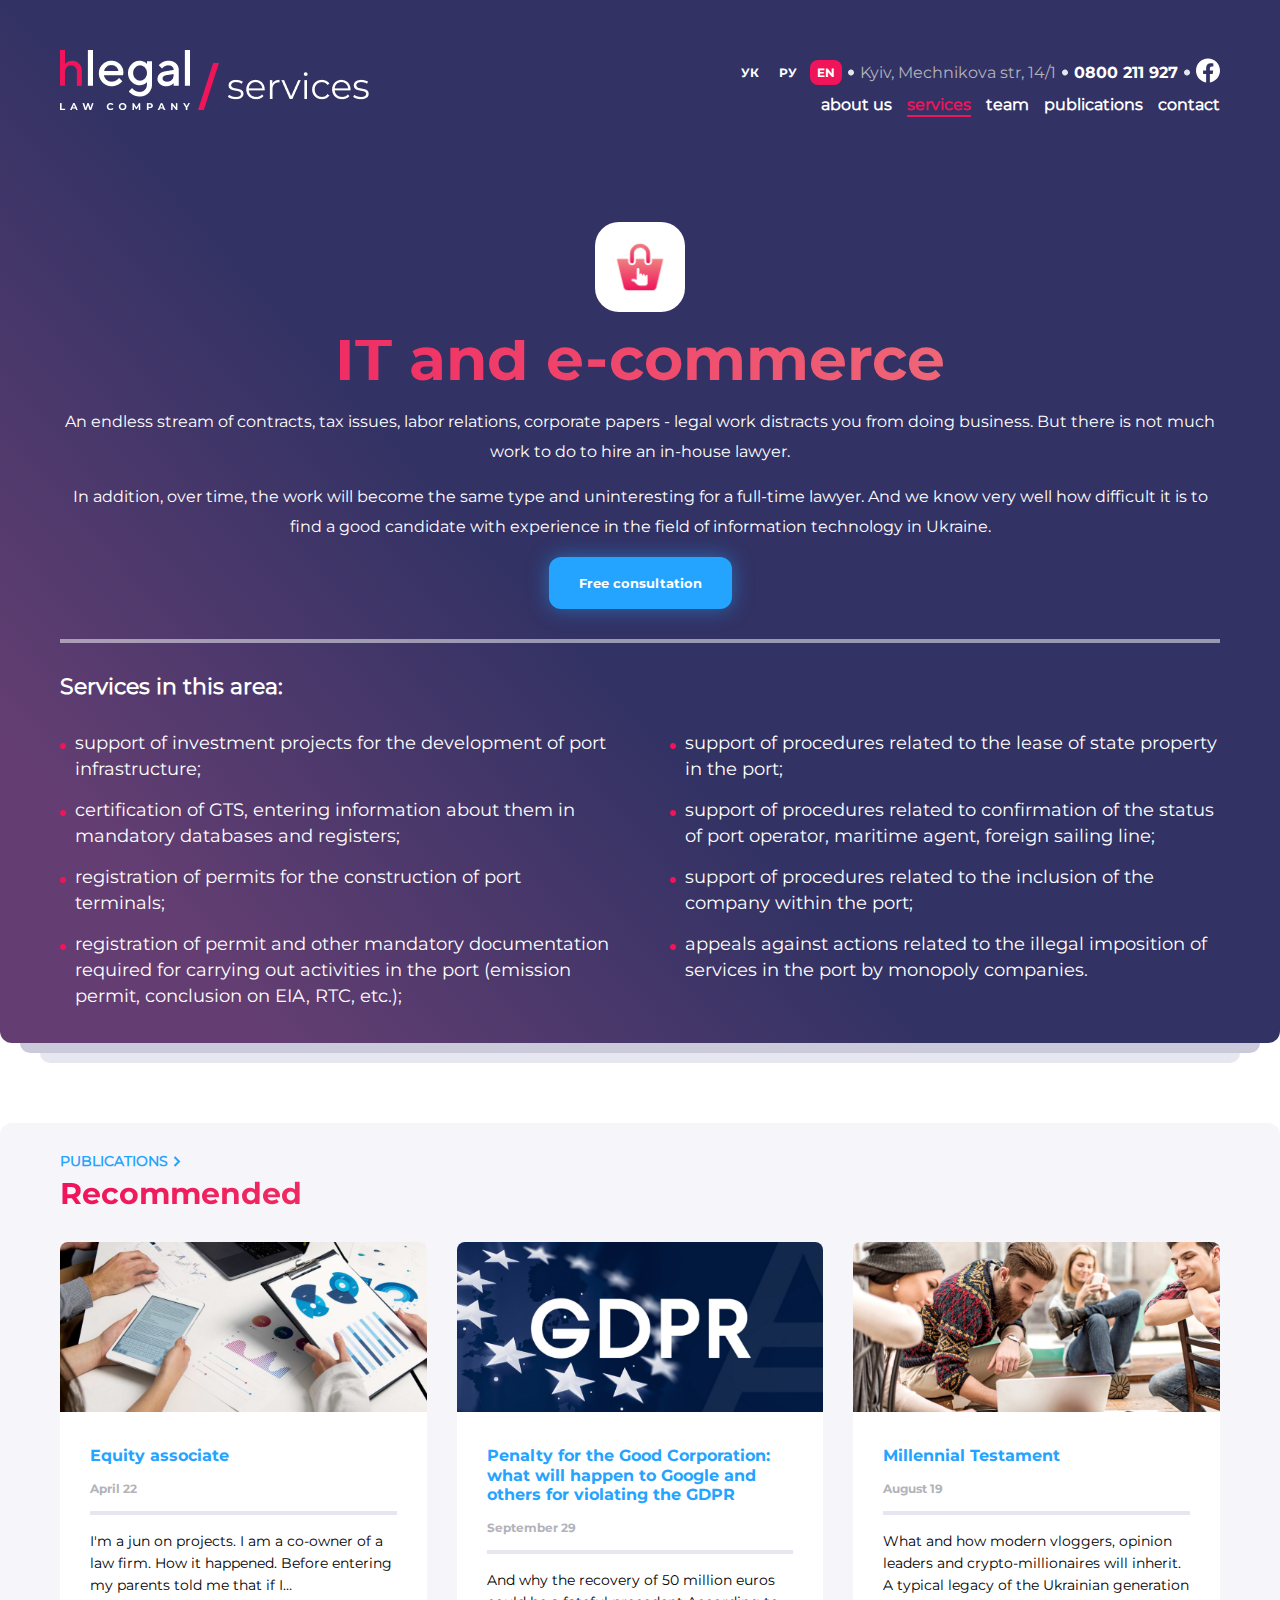
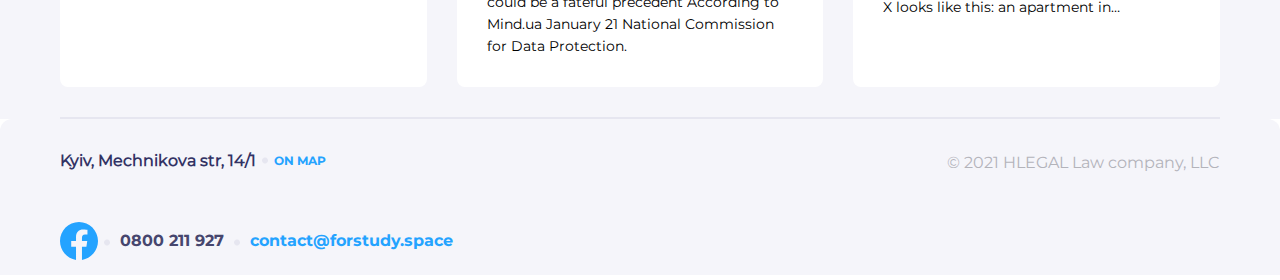
==== commit e477b518: "add services site" ====
--- a/index.html
+++ b/index.html
@@ -5,10 +5,7 @@
     <meta charset="UTF-8">
     <meta http-equiv="X-UA-Compatible" content="IE=edge">
     <meta name="viewport" content="width=device-width, initial-scale=1.0">
-    <title>Hlegal</title>
-    <link rel="stylesheet" href="./assets/bootstrap-5.2.2-dist/css/bootstrap.min.css">
-    <link rel="stylesheet" href="./assets/slick-1.8.1/slick/slick.css">
-    <link rel="stylesheet" href="./assets/slick-1.8.1/slick/slick-theme.css">
+    <title>Services</title>
     <link rel="stylesheet" href="./fonts/font.css">
     <link rel="stylesheet" href="./styles/style.css">
     <link rel="stylesheet" href="./styles/media.css">
@@ -16,8 +13,8 @@
 
 <body>
     <div class="back-gradient">
-        <div class="container-head">
-            <header class="hidden-container">
+        <header>
+            <div class="hidden-container">
                 <div class="header-colour">
                     <button class="lang" type="button"><span>УК</span></button>
                     <button class="lang" type="button"><span>РУ</span></button>
@@ -25,49 +22,60 @@
                     <a href="tel:0800211927" class="telephone" target="_blank" rel="noopener noreffer">0800 211
                         927</a>
                 </div>
-                <div class="flex justify-between pad">
-                    <a href="/">
-                        <img src="./images/LogoSmall.png" alt="logo-small">
-                    </a>
+                <div class="flex justify-between items-center pad">
+                    <div class="flex items-center align-content">
+                        <a href="/">
+                            <img src="./images/Logo-small.png" alt="logo-small">
+                        </a>
+                        <img src="./images/Slash-small.png" alt="slash-small">
+                        <a href="#">
+                            <img src="./images/about-us-small.png" alt="about-us-small">
+                        </a>
+                    </div>
                     <a href="#" class="hamburg">
                         <img src="./images/Hamburger.png" alt="hamburger">
                     </a>
                 </div>
-            </header>
-            <header class="hidden-all">
-                <div class="container-pad">
+            </div>
+            <div class="hidden-all">
+                <div class="container">
                     <div class="logo flex flex-wrap justify-between items-center">
-                        <div class="flex">
-                            <a class="position-head" href="/">
-                                <img src="./images/Logo-big.png" alt="logo">
-                            </a>
+                        <div class="flex items-center">
+                            <div class="position-head">
+                                <a href="/">
+                                    <img src="./images/Logo.png" alt="logo">
+                                </a>
+                                <img src="./images/Slash.png" alt="slash" class="pad">
+                                <a href="/">
+                                    <img class="service-top" src="./images/about-us.png" alt="services">
+                                </a>
+                            </div>
                         </div>
                         <div class="wrap-head">
-                            <div class="flex flex-wrap items-center lang-head">
+                            <div class="flex items-center lang-head">
                                 <button class="lang" type="button"><span>УК</span></button>
                                 <button class="lang dot" type="button"><span>РУ</span></button>
                                 <button class="lang active-color" type="button"><span>EN</span></button>
-                                <img class="dot" src="./images/Dot-separator.png" alt="dot">
+                                <img class="dot" src="./images/Dot.png" alt="dot">
                                 <a href="#" class="place">Kyiv, Mechnikova str, 14/1</a>
-                                <img class="dot" src="./images/Dot-separator.png" alt="dot">
-                                <a href="tel:0800211927" class="place-tel" target="_blank" rel="noopener noreffer">0800
+                                <img class="dot" src="./images/Dot.png" alt="dot">
+                                <a href="tel:0800211927" class="tel" target="_blank" rel="noopener noreffer">0800
                                     211 927</a>
-                                <img class="dot" src="./images/Dot-separator.png" alt="dot">
+                                <img class="dot" src="./images/Dot.png" alt="dot">
                                 <a href="#" class="facebook-svg">
                                     <svg width="24" height="25" viewBox="0 0 24 25" fill="none"
                                         xmlns="http://www.w3.org/2000/svg">
-                                        <path
-                                            d="M24 12.5733C24 5.90541 18.6274 0.5 12 0.5C5.37258 0.5 0 5.90541 0 12.5733C0 18.5995 4.38823 
-                                23.5943 10.125 24.5V16.0633H7.07813V12.5733H10.125V9.91343C10.125 6.88755 11.9165 5.21615 14.6576 
-                                5.21615C15.9705 5.21615 17.3438 5.45195 17.3438 5.45195V8.42313H15.8306C14.3399 8.42313 13.875 9.35379 
-                                13.875 10.3086V12.5733H17.2031L16.6711 16.0633H13.875V24.5C19.6118 23.5943 24 18.5995 24 12.5733Z"
+                                        <path d="M24 12.5733C24 5.90541 18.6274 0.5 12 0.5C5.37258 0.5 0 5.90541 0 12.5733C0 18.5995 4.38823 23.5943 
+                                            10.125 24.5V16.0633H7.07813V12.5733H10.125V9.91343C10.125 6.88755 11.9165 5.21615 14.6576 5.21615C15.9705 
+                                            5.21615 17.3438 5.45195 17.3438 5.45195V8.42313H15.8306C14.3399 8.42313 13.875 9.35379 13.875 10.3086V12.5733H17.2031L16.6711
+                                             16.0633H13.875V24.5C19.6118 23.5943 24 18.5995 24 12.5733Z"
                                             fill="white" />
                                     </svg>
                                 </a>
                             </div>
                             <div class="flex justify-end flex-wrap wrap-pad">
-                                <a class="nav-menu" href="#">services</a>
                                 <a class="nav-menu" href="#">about us</a>
+                                <a class="nav-menu active-hover" href="#">services</a>
                                 <a class="nav-menu" href="#">team</a>
                                 <a class="nav-menu" href="#">publications</a>
                                 <a class="nav-menu" href="#">contact</a>
@@ -75,203 +83,69 @@
                         </div>
                     </div>
                 </div>
-            </header>
-            <section>
-                <div class="top hidden-container">
-                    <h2 class="section-head flex justify-content">you legal</h2>
-                    <h2 class="section-head flex justify-content">solutions</h2>
-                    <h2 class="section-head flex justify-content">provider</h2>
-                </div>
-                <div class="hidden-all top">
-                    <h2 class="section-head flex justify-content">you legal solutions provider</h2>
-                </div>
-                <a href="#" class="flex justify-content scroll">
-                    <svg width="42" height="42" viewBox="0 0 42 42" fill="none" xmlns="http://www.w3.org/2000/svg">
-                        <g clip-path="url(#clip0_22728_11353)">
-                            <circle opacity="0.5" cx="21" cy="21" r="20" stroke="white" stroke-width="2" />
-                            <path d="M12 18L21 27L30 18" stroke="white" stroke-width="2" />
-                        </g>
-                        <defs>
-                            <clipPath id="clip0_22728_11353">
-                                <rect width="42" height="42" fill="white" />
-                            </clipPath>
-                        </defs>
-                    </svg>
-                </a>
-            </section>
-        </div>
-        <section>
-            <div class="container-pad">
-                <div class="flex justify-content hidden-container">
-                    <ul class="nav nav-pills mb-3" id="pills-tab" role="tablist">
-                        <li class="nav-item" role="presentation">
-                            <button class="nav-link active" id="pills-home-tab" data-bs-toggle="pill"
-                                data-bs-target="#pills-home" type="button" role="tab" aria-controls="pills-home"
-                                aria-selected="true">Consistent</button>
-                        </li>
-                        <li class="nav-item" role="presentation">
-                            <button class="nav-link" id="pills-profile-tab" data-bs-toggle="pill"
-                                data-bs-target="#pills-profile" type="button" role="tab" aria-controls="pills-profile"
-                                aria-selected="false">Customer oriented</button>
-                        </li>
-                        <li class="nav-item" role="presentation">
-                            <button class="nav-link" id="pills-contact-tab" data-bs-toggle="pill"
-                                data-bs-target="#pills-contact" type="button" role="tab" aria-controls="pills-contact"
-                                aria-selected="false">Innovative</button>
-                        </li>
-                        <li class="nav-item" role="presentation">
-                            <button class="nav-link" id="pills-disabled-tab" data-bs-toggle="pill"
-                                data-bs-target="#pills-disabled" type="button" role="tab" aria-controls="pills-disabled"
-                                aria-selected="false">Business oriented</button>
-                        </li>
-                    </ul>
-                </div>
-                <div class="tab-content hidden-container" id="pills-tabContent">
-                    <div class="tab-pane fade show active" id="pills-home" role="tabpanel"
-                        aria-labelledby="pills-home-tab" tabindex="0">
-                        <h2 class="h-pad">We turn the idea of legal services</h2>
-                        <p class="navs-text">Consolidating many years of experience and practice, the company's lawyers
-                            accompany complex projects and achieve a number of important decisions for the industry.
-                            Many of them form the practice of applying the law of the sea in Ukraine.</p>
-                    </div>
-                    <div class="tab-pane fade" id="pills-profile" role="tabpanel" aria-labelledby="pills-profile-tab"
-                        tabindex="0">
-                        <h2 class="h-pad">Activate more customers at first touch</h2>
-                        <p class="navs-text">Customer orientation is a business approach that puts the needs of the
-                            customer over the needs of the business. Customer-oriented companies understand that the
-                            business won't thrive unless it consistently improves customer focus.</p>
-                    </div>
-                    <div class="tab-pane fade" id="pills-contact" role="tabpanel" aria-labelledby="pills-contact-tab"
-                        tabindex="0">
-                        <h2 class="h-pad">What's the big idea?</h2>
-                        <p class="navs-text">90% of innovation fails to deliver on its goals
-                            While building Acclaim Ideas, we spoke to more than 100 innovation professionals to
-                            understand why this was happening. Lack of methodology, measurement and alignment were
-                            identified as the root causes, so we designed an innovation management solution with</p>
-                    </div>
-                    <div class="tab-pane fade" id="pills-disabled" role="tabpanel" aria-labelledby="pills-disabled-tab"
-                        tabindex="0">
-                        <h2 class="h-pad">Business-oriented approach</h2>
-                        <p class="navs-text">This paper discusses using e- and m-business components in supporting and
-                            enhancing existing businesses and in creating new business innovations. A framework
-                            illustrating two different
-                            approaches companies have to adoption of e- and m-business components is proposed. Three
-                            cases of how Finnish companies have, in an innovative way</p>
-                    </div>
-                </div>
-                <div class="d-flex align-items-start hidden-all cont-sd">
-                    <div class=" hidden-all nav flex-column nav-pills me-3" id="v-pills-tab" role="tablist"
-                        aria-orientation="vertical">
-                        <button class="nav-link active" id="v-pills-home-tab" data-bs-toggle="pill"
-                            data-bs-target="#v-pills-home" type="button" role="tab" aria-controls="v-pills-home"
-                            aria-selected="true">Consistent</button>
-                        <button class="nav-link" id="v-pills-profile-tab" data-bs-toggle="pill"
-                            data-bs-target="#v-pills-profile" type="button" role="tab" aria-controls="v-pills-profile"
-                            aria-selected="false">Customer oriented</button>
-                        <button class="nav-link" id="v-pills-messages-tab" data-bs-toggle="pill"
-                            data-bs-target="#v-pills-messages" type="button" role="tab" aria-controls="v-pills-messages"
-                            aria-selected="false">Innovative</button>
-                        <button class="nav-link" id="v-pills-settings-tab" data-bs-toggle="pill"
-                            data-bs-target="#v-pills-settings" type="button" role="tab" aria-controls="v-pills-settings"
-                            aria-selected="false">Business oriented</button>
-                    </div>
-                    <div class="hidden-all tab-content pos-boot" id="v-pills-tabContent">
-                        <div class="tab-pane fade show active" id="v-pills-home" role="tabpanel"
-                            aria-labelledby="v-pills-home-tab" tabindex="0">
-                            <h2 class="h-pad">We turn the idea of legal services</h2>
-                            <p class="navs-text">Consolidating many years of experience and practice, the company's
-                                lawyers
-                                accompany complex projects and achieve a number of important decisions for the industry.
-                                Many of them form the practice of applying the law of the sea in Ukraine.</p>
-                        </div>
-                        <div class="tab-pane fade" id="v-pills-profile" role="tabpanel"
-                            aria-labelledby="v-pills-profile-tab" tabindex="0">
-                            <h2 class="h-pad">Activate more customers at first touch</h2>
-                            <p class="navs-text">Customer orientation is a business approach that puts the needs of the
-                                customer over the needs of the business. Customer-oriented companies understand that the
-                                business won't thrive unless it consistently improves customer focus.</p>
-                        </div>
-                        <div class="tab-pane fade" id="v-pills-messages" role="tabpanel"
-                            aria-labelledby="v-pills-messages-tab" tabindex="0">
-                            <h2 class="h-pad">What's the big idea?</h2>
-                            <p class="navs-text">90% of innovation fails to deliver on its goals
-                                While building Acclaim Ideas, we spoke to more than 100 innovation professionals to
-                                understand why this was happening. Lack of methodology, measurement and alignment were
-                                identified as the root causes, so we designed an innovation management solution with</p>
-                        </div>
-                        <div class="tab-pane fade" id="v-pills-settings" role="tabpanel"
-                            aria-labelledby="v-pills-settings-tab" tabindex="0">
-                            <h2 class="h-pad">Business-oriented approach</h2>
-                            <p class="navs-text">This paper discusses using e- and m-business components in supporting
-                                and
-                                enhancing existing businesses and in creating new business innovations. A framework
-                                illustrating two different
-                                approaches companies have to adoption of e- and m-business components is proposed. Three
-                                cases of how Finnish companies have, in an innovative way</p>
-                        </div>
-                    </div>
-                </div>
-                <div class="flex items-center hover-servis service-pad">
-                    <a class="services" href="#">Services</a>
-                    <svg class="vector" width="8" height="11" viewBox="0 0 8 11" fill="none"
-                        xmlns="http://www.w3.org/2000/svg">
-                        <path d="M1.5 1L6 5.5L1.5 10" stroke="#24A3FF" stroke-width="2" />
-                    </svg>
-                </div>
-                <h2 class="grad">What can we do better than others?</h2>
-                <div class="card-gradient">
-                    <div class="card-grid">
-                        <div class="back-color">
-                            <img src="./images/Ecommerce.png" alt="commerce">
-                        </div>
-                        <h3 class="title">IT and e-commerce</h3>
-                        <p class="paragraph">An endless stream of contracts, tax issues, labor relations, corporate
-                            papers - legal work distracts you from doing business. But there is not much work to do to
-                            hire an in-house lawyer.</p>
-                    </div>
-                    <div class="card-grid">
-                        <div class="back-color">
-                            <img src="./images/Support.png" alt="support">
-                        </div>
-                        <h3 class="title">Comprehensive daily legal support</h3>
-                        <p class="paragraph">In addition, over time, the work will become the same type and
-                            uninteresting for a full-time lawyer. And we know very well how difficult it is to find a
-                            good candidate with experience in the field of information technology in Ukraine.</p>
-                    </div>
-                    <div class="card-grid">
-                        <div class="back-color">
-                            <img src="./images/Coprorate.png" alt="corporate">
-                        </div>
-                        <h3 class="title">Structuring corporate relationships</h3>
-                        <p class="paragraph">Instead of just providing legal services, we will hire a lawyer or a whole
-                            team that will fit into the daily life of your company.</p>
-                    </div>
-                    <div class="card-grid">
-                        <div class="back-color">
-                            <img src="./images/Trust.png" alt="corporate">
-                        </div>
-                        <h3 class="title">Building contractual relations</h3>
-                        <p class="paragraph">Once a week, or week after month, you have your own lawyer by your side.
-                            Anyone in the company can catch it at the coffee maker and just talk about current affairs
-                            instead of waiting for update status.</p>
-                    </div>
-                    <div class="card-grid">
-                        <div class="back-color">
-                            <img src="./images/Protection.png" alt="protection">
-                        </div>
-                        <h3 class="title">Protection of business, intellectual property</h3>
-                        <p class="paragraph">And all the other time he will work on new diverse projects, so he will
-                            definitely not stop in professional development. One way or another, all Axon Partners will
-                            work for you instead of a corporate lawyer.
+            </div>
+        </header>
+        <section class="container container-big">
+            <img class="backgroung-white pad-tablet flex justify-content" src="./images/Ecommerce.png" alt="ecommerce">
+            <div class="grad align-text">
+                <h1>IT and e-commerce</h1>
+            </div>
+            <p class="it-text align-text">An endless stream of contracts, tax issues, labor relations, corporate papers
+                - legal
+                work distracts you from doing business. But there is not much work to do to hire an in-house lawyer.
+            </p>
+            <p class="it-text align-text">In addition, over time, the work will become the same type and uninteresting
+                for a
+                full-time lawyer. And we know very well how difficult it is to find a good candidate with experience in
+                the field of information technology in Ukraine.</p>
+            <form class="flex justify-content">
+                <button type="submit" class="send">
+                    Free consultation
+                </button>
+            </form>
+            <div class="line"></div>
+            <h3 class="h-white">Services in this area:</h3>
+            <div class="grid-point">
+                <div class="grid-card">
+                    <div class="point flex items-top">
+                        <img class="dot-separator" src="./images/Dot-separator.png" alt="dot">
+                        <p>support of investment projects for the development of port infrastructure;</p>
+                    </div>
+                    <div class="point flex items-top">
+                        <img class="dot-separator" src="./images/Dot-separator.png" alt="dot">
+                        <p>certification of GTS, entering information about them in mandatory databases and registers;
                         </p>
                     </div>
-                    <div class="card-grid">
-                        <div class="back-color">
-                            <img src="./images/Court.png" alt="court">
-                        </div>
-                        <h3 class="title">Judicial representation</h3>
-                        <p class="paragraph">Is it a small, medium-sized company or a market leader? Local business or
-                            multinational company? Do you have your own legal department or not?</p>
+                    <div class="point flex items-top">
+                        <img class="dot-separator" src="./images/Dot-separator.png" alt="dot">
+                        <p>registration of permits for the construction of port terminals;</p>
+                    </div>
+                    <div class="point flex items-top">
+                        <img class="dot-separator" src="./images/Dot-separator.png" alt="dot">
+                        <p>registration of permit and other mandatory documentation required for carrying out activities
+                            in
+                            the port (emission permit, conclusion on EIA, RTC, etc.);</p>
+                    </div>
+                </div>
+                <div class="grid-card">
+                    <div class="point flex items-top">
+                        <img class="dot-separator" src="./images/Dot-separator.png" alt="dot">
+                        <p>support of procedures related to the lease of state property in the port;</p>
+                    </div>
+                    <div class="point flex items-top">
+                        <img class="dot-separator" src="./images/Dot-separator.png" alt="dot">
+                        <p>support of procedures related to confirmation of the status of port operator, maritime agent,
+                            foreign
+                            sailing line;</p>
+                    </div>
+                    <div class="point flex items-top">
+                        <img class="dot-separator" src="./images/Dot-separator.png" alt="dot">
+                        <p>support of procedures related to the inclusion of the company within the port;</p>
+                    </div>
+                    <div class="point flex items-top pad-bottom">
+                        <img class="dot-separator" src="./images/Dot-separator.png" alt="dot">
+                        <p>appeals against actions related to the illegal imposition of services in the port by monopoly
+                            companies.</p>
                     </div>
                 </div>
             </div>
@@ -279,227 +153,102 @@
     </div>
     <div class="back-line1"></div>
     <div class="back-line2"></div>
-    <main>
-        <div class="container-pad">
-            <div class="contain">
-                <div id="mySlide" class="your-class main-slide">
-
-                    <div class="card-slide">
-                        <div class="grid-slide">
-                            <div class="max-cont">
-                                <img class="portrait flex justify-end" src="./images/Team-1.jpg" alt="portrait">
-                            </div>
-
-                            <div class="container-pad pad-slide">
-                                <div class="flex items-center hover-servis">
-                                    <a class="services" href="#">Team</a>
-                                    <svg class="vector" width="8" height="11" viewBox="0 0 8 11" fill="none"
-                                        xmlns="http://www.w3.org/2000/svg">
-                                        <path d="M1.5 1L6 5.5L1.5 10" stroke="#24A3FF" stroke-width="2" />
-                                    </svg>
-                                </div>
-                                <h2 class="h2-gradient">We are used to taking responsibility and always guarantee
-                                    honest,
-                                    timely assistance, even in situations where most people are powerless. A managing
-                                    partner is responsible for handling.
-                                </h2>
-                                <p class="names">Alexander Alexandrovsky</p>
-                                <p class="partner">Managing partner</p>
-                            </div>
-                        </div>
-                    </div>
-                    <div class="card-slide">
-                        <div class="grid-slide">
-                            <div class="max-cont">
-                                <img class="portrait" src="./images/Team-2.jpg" alt="portrait">
-                            </div>
-                            <div class="container-pad pad-slide">
-                                <div class="flex items-center hover-servis">
-                                    <a class="services" href="#">Team</a>
-                                    <svg class="vector" width="8" height="11" viewBox="0 0 8 11" fill="none"
-                                        xmlns="http://www.w3.org/2000/svg">
-                                        <path d="M1.5 1L6 5.5L1.5 10" stroke="#24A3FF" stroke-width="2" />
-                                    </svg>
-                                </div>
-                                <h2 class="h2-gradient">Equity Partner or “Equity Investor” means a limited partner or
-                                    investor member who contributes capital to a limited partnership or to a limited
-                                    liability company.</h2>
-                                <p class="names">Vladislav Melnik</p>
-                                <p class="partner">Equity partner, Attorney-at-law</p>
-                            </div>
-                        </div>
-                    </div>
-                    <div class="card-slide">
-                        <div class="grid-slide">
-                            <div class="max-cont">
-                                <img class="portrait" src="./images/Team-4.jpg" alt="portrait">
-                            </div>
-                            <div class="container-pad pad-slide">
-                                <div class="flex items-center hover-servis">
-                                    <a class="services" href="#">Team</a>
-                                    <svg class="vector" width="8" height="11" viewBox="0 0 8 11" fill="none"
-                                        xmlns="http://www.w3.org/2000/svg">
-                                        <path d="M1.5 1L6 5.5L1.5 10" stroke="#24A3FF" stroke-width="2" />
-                                    </svg>
-                                </div>
-                                <h2 class="h2-gradient">The Associate demonstrates knowledge and understanding of core
-                                    AWS
-                                    services, how they are used, key AWS architecture best practices, and the skills to
-                                    develop, deploy, and debug cloud applications.</h2>
-                                <p class="names">Sergey Binn</p>
-                                <p class="partner">Associate</p>
-                            </div>
-                        </div>
-                    </div>
-                </div>
-            </div>
-            <h3 class="trust flex justify-content">They already trust us</h3>
-        </div>
-        <div class="card-logo logo-hd">
-            <div class="card-color blue flex justify-content items-center rounding-first">
-                <img src="./images/Hillel-Logo-OneLine-White-Uk.png" alt="logo">
-            </div>
-            <div class="card-color dark flex justify-content items-center">
-                <img src="./images/image2.png" alt="logo">
-            </div>
-            <div class="card-color orange flex justify-content items-center">
-                <img src="./images/logo1.png" alt="logo">
-            </div>
-            <div class="card-color violet flex justify-content items-center rounding-second">
-                <img src="./images/retina_2.png" alt="logo">
-            </div>
-            <div class="card-color orange-other flex justify-content items-center">
-                <img src="./images/Frame6.png" alt="logo">
-            </div>
-            <div class="card-color light-gray flex justify-content items-center">
-                <img src="./images/Frame7.png" alt="logo">
-            </div>
-            <div class="card-color red flex justify-content items-center hidden-all">
-                <img src="./images/logo-2.png" alt="logo">
-            </div>
-            <div class="card-color light-blue flex justify-content items-center hidden-all">
-                <img src="./images/ecolease.png" alt="logo">
-            </div>
-            <div class="card-color light flex justify-content items-center hidden-all rounding-third">
-                <img src="./images/image.png" alt="logo">
-            </div>
-            <div class="card-color dark-violet flex justify-content items-center hidden-all">
-                <img src="./images/icon-logo.png" alt="logo">
-            </div>
-            <div class="card-color dark-blue flex justify-content items-center hidden-all">
-                <img src="./images/logo2.png" alt="logo">
-            </div>
-            <div class="card-color black flex justify-content items-center hidden-all rounding-fourth">
-                <img src="./images/logoM.png" alt="logo">
-            </div>
-        </div>
-        <div class="back-white">
-            <div class="container-pad">
-                <div class="flex items-center hover-servis services-pad">
-                    <a class="services" href="#">Publications</a>
-                    <svg class="vector" width="8" height="11" viewBox="0 0 8 11" fill="none"
-                        xmlns="http://www.w3.org/2000/svg">
-                        <path d="M1.5 1L6 5.5L1.5 10" stroke="#24A3FF" stroke-width="2" />
-                    </svg>
-                </div>
-                <h2 class="grad">We have something to tell</h2>
-                <div class="wrap-news">
-                    <div class="card-news item1">
-                        <img class="img-bord" src="./images/Publication-1-3x.jpg" alt="image">
-                        <div class="container-pad pad-hd">
-                            <a href="/" class="news-link">Equity associate</a>
-                            <p class="date-news">April 22</p>
-                            <div class="line-news"></div>
-                            <p class="description-news">I'm a jun on projects. I am a co-owner of a law firm. How it
-                                happened. Before entering my parents told me that if I…</p>
-                        </div>
-                    </div>
-                    <div class="card-news item2">
-                        <img class="img-bord" src="./images/Publication-2.jpg" alt="image">
-                        <div class="container-pad pad-hd">
-                            <a href="/" class="news-link">Penalty for the Good Corporation: what will happen to Google
-                                and others for violating the GDPR</a>
-                            <p class="date-news">September 29</p>
-                            <div class="line-news"></div>
-                            <p class="description-news">And why the recovery of 50 million euros could be a fateful
-                                precedent According to Mind.ua January 21 National Commission for Data Protection.</p>
-                        </div>
-                    </div>
-                    <div class="card-news item3">
-                        <img class="img-bord" src="./images/Publication-3.jpg" alt="image">
-                        <div class="container-pad pad-hd">
-                            <a href="/" class="news-link">Millennial Testament</a>
-                            <p class="date-news">August 19</p>
-                            <div class="line-news"></div>
-                            <p class="description-news">What and how modern vloggers, opinion leaders and
-                                crypto-millionaires will inherit. A typical legacy of the Ukrainian generation X looks
-                                like this: an apartment in…</p>
-                        </div>
-                    </div>
-                </div>
-                <div class="line-footer"></div>
-            </div>
-        </div>
+    <main class="container-gray container">
+        <div class="flex items-center hover-servis services-pad">
+            <a class="services" href="#">Publications</a>
+            <svg class="vector" width="8" height="11" viewBox="0 0 8 11" fill="none" xmlns="http://www.w3.org/2000/svg">
+                <path d="M1.5 1L6 5.5L1.5 10" stroke="#24A3FF" stroke-width="2" />
+            </svg>
+        </div>
+        <h2 class="grad">Recommended</h2>
+        <div class="wrap-news">
+            <div class="card-news item1">
+                <img class="img-bord" src="./images/Publication-1.jpg" alt="image">
+                <div class="container-news">
+                    <a href="/" class="news-link">Equity associate</a>
+                    <p class="date-news">April 22</p>
+                    <div class="line-news"></div>
+                    <p class="description-news">I'm a jun on projects. I am a co-owner of a law firm. How it
+                        happened. Before entering my parents told me that if I…</p>
+                </div>
+            </div>
+            <div class="card-news item2">
+                <img class="img-bord" src="./images/Publication-2.jpg" alt="image">
+                <div class="container-news">
+                    <a href="/" class="news-link">Penalty for the Good Corporation: what will happen to Google
+                        and others for violating the GDPR</a>
+                    <p class="date-news">September 29</p>
+                    <div class="line-news"></div>
+                    <p class="description-news">And why the recovery of 50 million euros could be a fateful
+                        precedent According to Mind.ua January 21 National Commission for Data Protection.</p>
+                </div>
+            </div>
+            <div class="card-news item3">
+                <img class="img-bord" src="./images/Publication-3.jpg" alt="image">
+                <div class="container-news">
+                    <a href="/" class="news-link">Millennial Testament</a>
+                    <p class="date-news">August 19</p>
+                    <div class="line-news"></div>
+                    <p class="description-news">What and how modern vloggers, opinion leaders and
+                        crypto-millionaires will inherit. A typical legacy of the Ukrainian generation X looks
+                        like this: an apartment in…</p>
+                </div>
+            </div>
+        </div>
+        <div class="line-footer"></div>
     </main>
-    <footer>
-        <div class="back-white">
-            <div class="hidden-container">
-                <a href="#" class="place-foot flex justify-content">Kyiv, Mechnikova str, 14/1</a>
-                <a class="maps flex justify-content" target="_blank" rel="noopener noreffer"
-                    href="https://www.google.com.ua/maps/place/%D0%9A%D0%B8%D1%97%D0%B2,+02000/@50.4021702,30.3926088,11z/data=!3m1!4b1!4m5!3m4!1s0x40d4cf4ee15a4505:0x764931d2170146fe!8m2!3d50.4501!4d30.5234?hl=uk">
-                    ON MAP</a>
-                <a class="change flex justify-content" href="#">
-                    <svg width="38" height="38" viewBox="0 0 38 38" fill="none" xmlns="http://www.w3.org/2000/svg">
-                        <path
-                            d="M38 19.1161C38 8.55857 29.4934 0 19 0C8.50658 0 0 8.55857 0 19.1161C0 28.6575 6.94803 36.5659 16.0312 38V24.6419H11.207V19.1161H16.0312V14.9046C16.0312 10.1136 18.8678 7.46723 23.2078 7.46723C25.2866 7.46723 27.4609 7.84059 27.4609 7.84059V12.545H25.0651C22.7048 12.545 21.9688 14.0185 21.9688 15.5302V19.1161H27.2383L26.3959 24.6419H21.9688V38C31.052 36.5659 38 28.6575 38 19.1161Z"
-                            fill="#24A3FF" />
-                    </svg>
-                </a>
-                <a href="tel:0800211927" class="phone flex justify-content" target="_blank" rel="noopener noreffer">0800
-                    211
+    <footer class="container-gray">
+        <div class="hidden-container">
+            <a href="#" class="place-foot flex justify-content">Kyiv, Mechnikova str, 14/1</a>
+            <a class="maps flex justify-content" target="_blank" rel="noopener noreffer"
+                href="https://www.google.com.ua/maps/place/%D0%9A%D0%B8%D1%97%D0%B2,+02000/@50.4021702,30.3926088,11z/data=!3m1!4b1!4m5!3m4!1s0x40d4cf4ee15a4505:0x764931d2170146fe!8m2!3d50.4501!4d30.5234?hl=uk">
+                ON MAP</a>
+            <a class="change flex justify-content" href="#">
+                <svg width="38" height="38" viewBox="0 0 38 38" fill="none" xmlns="http://www.w3.org/2000/svg">
+                    <path
+                        d="M38 19.1161C38 8.55857 29.4934 0 19 0C8.50658 0 0 8.55857 0 19.1161C0 28.6575 6.94803 36.5659 16.0312 38V24.6419H11.207V19.1161H16.0312V14.9046C16.0312 10.1136 18.8678 7.46723 23.2078 7.46723C25.2866 7.46723 27.4609 7.84059 27.4609 7.84059V12.545H25.0651C22.7048 12.545 21.9688 14.0185 21.9688 15.5302V19.1161H27.2383L26.3959 24.6419H21.9688V38C31.052 36.5659 38 28.6575 38 19.1161Z"
+                        fill="#24A3FF" />
+                </svg>
+            </a>
+            <a href="tel:0800211927" class="phone flex justify-content" target="_blank" rel="noopener noreffer">0800 211
+                927</a>
+            <a href="mailto:contact@forstudy.space" target="_blank" rel="noopener noreffer"
+                class="mail flex justify-content">contact@forstudy.space</a>
+            <div class="flex justify-content">
+                <p class="firm">© 2021 HLEGAL Law company, LLC</p>
+            </div>
+        </div>
+        <div class="block-footer hidden-all">
+            <div class="flex justify-between padding-footer flex-wrap">
+                <div class="flex items-center">
+                    <a href="#" class="place-footer">Kyiv, Mechnikova str, 14/1</a>
+                    <img src="./images/Dot.png" class="dot" alt="dot">
+                    <a class="maps" target="_blank" rel="noopener noreffer"
+                        href="https://www.google.com.ua/maps/place/%D0%9A%D0%B8%D1%97%D0%B2,+02000/@50.4021702,30.3926088,11z/data=!3m1!4b1!4m5!3m4!1s0x40d4cf4ee15a4505:0x764931d2170146fe!8m2!3d50.4501!4d30.5234?hl=uk">
+                        ON MAP</a>
+                </div>
+                <p class="firm">© 2021 HLEGAL Law company, LLC</p>
+            </div>
+        </div>
+        <div class="flex items-center flex-wrap hidden-all block-footer">
+            <a class="change" href="#">
+                <svg width="38" height="38" viewBox="0 0 38 38" fill="none" xmlns="http://www.w3.org/2000/svg">
+                    <path d="M38 19.1161C38 8.55857 29.4934 0 19 0C8.50658 0 0 8.55857 0 19.1161C0 28.6575 6.94803 36.5659
+                     16.0312 38V24.6419H11.207V19.1161H16.0312V14.9046C16.0312 10.1136 18.8678 7.46723 23.2078 7.46723C25.2866
+                      7.46723 27.4609 7.84059 27.4609 7.84059V12.545H25.0651C22.7048 12.545 21.9688 14.0185 21.9688 15.5302V19.1161H27.2383L26.3959
+                       24.6419H21.9688V38C31.052 36.5659 38 28.6575 38 19.1161Z" fill="#24A3FF" />
+                </svg>
+            </a>
+            <div class="pad-footer">
+                <img src="./images/Dot.png" class="dot" alt="dot">
+                <a href="tel:0800211927" class="phone" target="_blank" rel="noopener noreffer">0800 211
                     927</a>
+                <img src="./images/Dot.png" class="dot" alt="dot">
                 <a href="mailto:contact@forstudy.space" target="_blank" rel="noopener noreffer"
-                    class="mail flex justify-content">contact@forstudy.space</a>
-                <div class="flex justify-content bot">
-                    <p class="firm">© 2021 HLEGAL Law company,
-                        LLC</p>
-                </div>
-            </div>
-            <div class="block-footer hidden-all">
-                <div class="flex justify-between padding-footer flex-wrap">
-                    <div class="flex items-center top-footer">
-                        <a href="#" class="place-footer">Kyiv, Mechnikova str, 14/1</a>
-                        <img src="./images/Dot-separator.png" class="dot" alt="dot">
-                        <a class="map" target="_blank" rel="noopener noreffer"
-                            href="https://www.google.com.ua/maps/place/%D0%9A%D0%B8%D1%97%D0%B2,+02000/@50.4021702,30.3926088,11z/data=!3m1!4b1!4m5!3m4!1s0x40d4cf4ee15a4505:0x764931d2170146fe!8m2!3d50.4501!4d30.5234?hl=uk">
-                            ON MAP</a>
-                    </div>
-                    <p class="rights-footer pad-footer">© 2021 HLEGAL Law company, LLC</p>
-                </div>
-            </div>
-            <div class="flex items-center flex-wrap hidden-all block-footer">
-                <a class="change" href="#">
-                    <svg width="38" height="38" viewBox="0 0 38 38" fill="none" xmlns="http://www.w3.org/2000/svg">
-                        <path
-                            d="M38 19.1161C38 8.55857 29.4934 0 19 0C8.50658 0 0 8.55857 0 19.1161C0 28.6575 6.94803 36.5659 16.0312 38V24.6419H11.207V19.1161H16.0312V14.9046C16.0312 10.1136 18.8678 7.46723 23.2078 7.46723C25.2866 7.46723 27.4609 7.84059 27.4609 7.84059V12.545H25.0651C22.7048 12.545 21.9688 14.0185 21.9688 15.5302V19.1161H27.2383L26.3959 24.6419H21.9688V38C31.052 36.5659 38 28.6575 38 19.1161Z"
-                            fill="#24A3FF" />
-                    </svg>
-                </a>
-                <div class="pad-footer">
-                    <img src="./images/Dot-separator.png" class="dot" alt="dot">
-                    <a href="tel:0800211927" class="phone" target="_blank" rel="noopener noreffer">0800 211
-                        927</a>
-                    <img src="./images/Dot-separator.png" class="dot" alt="dot">
-                    <a href="mailto:contact@forstudy.space" target="_blank" rel="noopener noreffer"
-                        class="mail-footer">contact@forstudy.space</a>
-                </div>
+                    class="mail">contact@forstudy.space</a>
             </div>
         </div>
     </footer>
-    <script src="./js/jquery-3.6.1.min.js"></script>
-    <script src="./assets/slick-1.8.1/slick/slick.min.js"></script>
-    <script src="./js/script.js"></script>
-    <script src="./assets/bootstrap-5.2.2-dist/js/bootstrap.bundle.min.js"></script>
 </body>
 
 </html>--- a/styles/style.css
+++ b/styles/style.css
@@ -1,32 +1,142 @@
-@import url("./global.css");
 @import url(./header.css);
 @import url(./footer.css);
-
-/* ------------------ Card-gradient ------------------------- */
-.card-gradient {
-  display: grid;
-  grid-template-columns: repeat(1, 1fr);
-  gap: 30px;
-  padding-top: 30px;
-  padding-bottom: 30px;
-}
-.back-color {
-  padding: 10px;
+:root {
+  --white-color: #fff;
+  --blue-color: #24a3ff;
+  --text-grey: #b3b3ba;
+  --text-black: #46466e;
+  --text-active: #f0145a;
+  --background: #f5f5fa;
+}
+* {
+  margin: 0;
+  padding: 0;
+  box-sizing: border-box;
+}
+img {
+  max-width: 100%;
+  object-fit: cover;
+  object-position: center;
+}
+html {
+  font-family: "Montserrat-Regular", sans-serif;
+  font-size: 16px;
+  font-weight: 700;
+  line-height: 19.5px;
+  color: #151515;
+}
+.back-gradient {
+  background: linear-gradient(
+    228.57deg,
+    #323264 11.93%,
+    #323264 57.17%,
+    #643e72 87.46%
+  );
+  border-radius: 0 0 12px 12px;
+}
+.flex {
+  display: flex;
+}
+.flex-wrap {
+  flex-wrap: wrap;
+}
+.items-center {
+  align-items: center;
+}
+.items-top {
+  align-items: baseline;
+}
+.justify-content {
+  justify-content: center;
+}
+.justify-between {
+  justify-content: space-between;
+}
+.justify-around {
+  justify-content: space-around;
+}
+.justify-start {
+  justify-content: start;
+}
+.justify-end {
+  justify-content: end;
+}
+.align-content {
+  align-content: center;
+}
+.align-text {
+  text-align: center;
+}
+a {
+  text-decoration: none;
+}
+/* ---------------------------------------------------- */
+.backgroung-white {
+  margin: 40px auto 28px auto;
+  padding: 14px;
   background: #fff;
   border-radius: 24px;
   width: 90px;
-  padding-left: 12px;
-}
-.title {
-  color: #24a3ff;
+}
+.grad {
+  font-family: "Montserrat-Bold", sans-serif;
+  background: linear-gradient(90deg, #f0145a 0.84%, #ef8080 99.96%);
+  -webkit-background-clip: text; /* Створює градієнт для тексту*/
+  -webkit-text-fill-color: transparent;
+  font-size: 30px;
+  line-height: 37px;
+  padding-bottom: 30px;
+}
+.container {
+  padding: 0 30px;
+  width: 100%;
+  margin-left: auto;
+  margin-right: auto;
+}
+.it-text {
+  color: var(--white-color);
+  font-weight: 400;
+  line-height: 30px;
+  padding-bottom: 15px;
+}
+.send {
+  background: var(--blue-color);
+  padding: 18px 30px;
+  border-radius: 12px;
+  border: none;
+  box-shadow: 0px 0px 20px rgba(36, 163, 255, 0.5);
+  color: var(--white-color);
+  font-family: "Montserrat-Bold", sans-serif;
+}
+.send:hover {
+  background: #0085ff;
+}
+.send:active {
+  background: #006ccf;
+}
+.line {
+  margin: 30px 0;
+  height: 4px;
+  background: rgba(255, 255, 255, 0.5);
+}
+.h-white {
+  color: var(--white-color);
   font-size: 22px;
   line-height: 27px;
-  padding: 30px 0 15px 0;
-}
-.paragraph {
+  padding-bottom: 30px;
+}
+.point {
+  color: var(--white-color);
   font-weight: 400;
+  font-size: 18px;
   line-height: 26px;
-  color: #fff;
+  padding-bottom: 15px;
+}
+.dot-separator {
+  padding-right: 8px;
+}
+.pad-bottom {
+  padding-bottom: 60px;
 }
 .back-line1 {
   margin: 0 20px;
@@ -35,92 +145,34 @@
   border-radius: 0px 0px 12px 12px;
 }
 .back-line2 {
-  margin: 0 40px;
+  margin: 0 40px 60px 40px;
   height: 10px;
   background: #e7e7f2;
   border-radius: 0px 0px 12px 12px;
 }
-/* ----------------------- Slides ------------------------------- */
-.slick-dots li button:before {
-  font-size: 16px;
-  opacity: 0.2;
-  color: #24a3ff;
-}
-.slick-dots li.slick-active button:before {
-  opacity: 1;
-  color: #24a3ff;
-}
-.card-slide {
-  margin: 30px 0;
+.container-gray {
+  border-radius: 12px 12px 0 0;
   background: #f5f5fa;
-  border-radius: 12px;
-}
-.main-slide {
-  margin-top: 30px;
-}
-.portrait {
-  width: 600px;
-  height: 500px;
-  padding-bottom: 30px;
-  border-radius: 12px 12px 0px 0px;
-}
-.h2-gradient {
-  padding-top: 5px;
-  background: linear-gradient(90.13deg, #f0145a 0.84%, #ef8080 99.96%);
-  -webkit-background-clip: text;
-  -webkit-text-fill-color: transparent;
-  background-clip: text;
-  font-size: 30px;
-  line-height: 37px;
-  font-family: "Montserrat-Bold", sans-serif;
-}
-.names {
-  font-family: "Montserrat-Bold", sans-serif;
-  color: #b3b3ba;
-}
-.partner {
-  font-weight: 400;
-  font-size: 14px;
-  line-height: 22px;
-  color: #b3b3ba;
-}
-.trust {
+}
+.hover-servis:hover a {
+  color: var(--text-active);
+}
+.hover-servis:hover svg path {
+  stroke: var(--text-active);
+}
+.services-pad {
+  padding: 30px 0 5px 0;
+}
+.services {
+  text-transform: uppercase;
+  color: var(--blue-color);
   font-size: 14px;
   line-height: 17px;
-  color: #323264;
-  text-transform: uppercase;
-  padding: 60px 0 30px 0;
-}
-/* -------------------------- Card-logo ------------------------------------ */
-.card-logo {
-  display: grid;
-  grid-template-columns: repeat(1, 1fr);
-}
-.card-color {
-  height: 120px;
-}
-.blue {
-  background: #1c4280;
-}
-.dark {
-  background: #143646;
-}
-.orange {
-  background: linear-gradient(0deg, #f48b30, #f48b30), #f48b30;
-}
-.violet {
-  background: #9e4dc3;
-}
-.orange-other {
-  background: #fd9339;
-}
-.light-gray {
-  background: #e2e2e4;
-}
-/* ------------------------- News -------------------------------------------- */
-.services-pad {
-  padding: 30px 0 5px 0;
-}
+}
+.vector {
+  margin-left: 5px;
+}
+/* ------------------ News ------------------------ */
 .wrap-news {
   display: grid;
   grid-template-columns: 1fr;
@@ -131,15 +183,14 @@
   margin: 15px 0;
   display: flex;
   justify-content: center;
-  flex-wrap: wrap;
 }
 .back-white {
   background: #f5f5fa;
 }
 .card-news {
   border-radius: 8px;
-  background: #fff;
-  margin-top: 30px;
+  background: var(--white-color);
+  padding-bottom: 30px;
 }
 .img-bord {
   width: 900px;
@@ -147,21 +198,21 @@
   border-radius: 8px 8px 0 0;
   padding-bottom: 30px;
 }
-.news-link,
-.news-link:hover {
+.news-link {
   text-decoration: none;
   font-family: "Montserrat-Bold", sans-serif;
-  color: #24a3ff;
+  color: var(--blue-color);
 }
 .description-news {
   font-weight: 400;
   font-size: 14px;
   line-height: 22px;
+  color: #000;
 }
 .date-news {
   font-family: "Montserrat-Bold", sans-serif;
   font-size: 12px;
   line-height: 15px;
-  color: #b3b3ba;
+  color: var(--text-grey);
   padding-top: 15px;
 }
--- a/styles/media.css
+++ b/styles/media.css
@@ -1,15 +1,18 @@
-@media screen and (min-width: 651px) {
+@media screen and (min-width: 681px) {
   .hidden-container {
     display: none;
   }
-  .container-pad {
+  .container {
     padding: 0 60px;
-    width: 100%;
-    margin-left: auto;
-    margin-right: auto;
+  }
+  .container-news {
+    padding: 0 30px;
   }
   .logo {
     padding-top: 50px;
+  }
+  .pad {
+    padding: 0 4px;
   }
   .position-head {
     position: absolute;
@@ -27,71 +30,32 @@
     top: 130px;
     padding-left: 10px;
   }
-  .dot {
-    margin: 0 6px;
+  .service-top {
+    margin-bottom: 10px;
+  }
+  .place {
+    color: #b3b3ba;
+    font-weight: 400;
+  }
+  .tel {
+    font-family: "Montserrat-Bold", sans-serif;
+    color: #fff;
   }
   .lang-head {
     padding-left: 25px;
   }
-  .place,
-  .place:hover {
-    text-decoration: none;
-    font-weight: 400;
-    color: #b3b3ba;
-  }
-  .place-tel,
-  .place-tel:hover {
-    text-decoration: none;
-    font-family: "Montserrat-Bold", sans-serif;
-    color: #fff;
+  .dot {
+    margin: 0 6px;
   }
   .facebook-svg:hover > svg path {
-    fill: var(--text-active);
+    fill: #f0145a;
   }
   .nav-menu {
     margin-left: 15px;
     color: #fff;
   }
-  .nav-menu:hover {
-    color: #fff;
-    border-bottom: 2px solid #fff;
-  }
-  .top {
-    margin: 270px 0 250px 0;
-  }
-  .card-gradient {
-    grid-template-columns: repeat(2, 1fr);
-    gap: 60px;
-  }
-  .service-pad {
-    padding-top: 60px;
-  }
-  .max-cont {
-    max-width: 600px;
-    margin-left: auto;
-    margin-right: auto;
-  }
-  .card-logo {
-    display: grid;
-    grid-template-columns: repeat(3, 1fr);
-  }
-  .red {
-    background: #c71c36;
-  }
-  .light-blue {
-    background: #dcf3f9;
-  }
-  .light {
-    background: #eaeaea;
-  }
-  .dark-violet {
-    background: #282240;
-  }
-  .dark-blue {
-    background: #1d4568;
-  }
-  .black {
-    background: #000;
+  .pad-tablet {
+    margin-top: 200px;
   }
   .wrap-news {
     grid-template-columns: 1fr 1fr;
@@ -99,114 +63,52 @@
   .wrap-news .item3 {
     grid-column: 1/3;
   }
-
+  .block-footer {
+    padding: 30px 60px 0 60px;
+  }
   .place-footer {
     color: #323264;
   }
-  .block-footer {
-    padding: 0 60px;
-  }
-  .map {
-    font-family: "Montserrat-Bold", sans-serif;
-    color: var(--text-href-color);
-    font-size: 12px;
-    line-height: 15px;
-  }
-  .rights-footer {
-    font-weight: 400;
-    color: #b3b3ba;
+  .firm {
+    padding-top: 4px;
   }
   .pad-footer {
     padding-top: 4px;
   }
-  .top-footer {
-    padding-bottom: 10px;
+  .nav-menu:not(.active-hover):hover {
+    border-bottom: 2px solid #fff;
+    color: #fff;
   }
-  .phone {
-    font-family: "Montserrat-Bold", sans-serif;
-    color: #46466e;
-  }
-  .mail-footer {
-    font-family: "Montserrat-Bold", sans-serif;
-    color: #24a3ff;
-  }
-  .padding-footer {
-    padding-top: 30px;
-  }
-  .change:hover > svg path {
-    fill: #f0145a;
-  }
-  .mail-footer:hover {
+  .active-hover {
+    border-bottom: 2px solid #f0145a;
     color: #f0145a;
   }
-  .container-head {
-    height: 1024px;
-  }
-  .top {
-    padding: 150px 0 150px 0;
-  }
-  .nav-pills {
-    border-right: 4px solid rgba(255, 255, 255, 0.3);
-    border-bottom: none;
-    margin-top: 60px;
-    padding: 0 10px;
-  }
-  .pos-boot {
-    margin: 10px 0 0 30px;
+  .grid-point {
+    display: grid;
+    grid-template-columns: repeat(2, 1fr);
+    column-gap: 60px;
   }
 }
-@media screen and (min-width: 800px) {
-  .wrap-pad {
-    padding-top: 16px;
-  }
-  .place {
-    color: var(--text-grey);
-  }
-  .active-hover {
-    border-bottom: 2px solid var(--text-active);
-    color: var(--text-active);
-  }
-}
-@media screen and (max-width: 650px) {
+@media screen and (max-width: 680px) {
   .hidden-all {
     display: none;
   }
 }
 @media screen and (min-width: 950px) {
-  .container-head {
-    background-size: contain;
-    margin: 0 auto;
+  .wrap-head {
+    position: static;
   }
   .position-head {
     position: absolute;
     top: 50px;
     left: 60px;
   }
-  .wrap-head {
-    position: static;
-  }
   .wrap-pad {
     position: static;
     margin-bottom: 5px;
   }
-  .nav-menu {
-    border-bottom: 2px solid #323264;
-  }
-  .top {
-    padding: 90px 0 130px 0;
-  }
-  .nav-pills {
-    margin-top: 60px;
-    padding: 0 60px;
-  }
-  .pos-boot {
-    margin: 50px 0 0 60px;
-  }
-  .card-gradient {
-    grid-template-columns: repeat(3, 1fr);
-  }
-  .card-logo {
-    grid-template-columns: repeat(4, 1fr);
+  .pad-tablet {
+    margin-top: 100px;
   }
   .wrap-news {
     grid-template-columns: repeat(3, 1fr);
@@ -215,73 +117,23 @@
     grid-column: 3;
     grid-row: 1;
   }
-  .grid-slide {
-    display: grid;
-    grid-template-columns: 1fr 1.5fr;
-  }
-  .portrait {
-    height: 528px;
-    width: 600px;
-    border-radius: 12px 0 0 12px;
-    padding-bottom: 0;
-  }
-  .pad-slide {
-    padding-top: 80px;
+}
+@media screen and (min-width: 1350px) {
+  .container-big {
+    padding: 0 180px;
   }
 }
-@media screen and (min-width: 1400px) {
-  .cont-sd {
-    max-width: 1080px;
-    margin: 0 auto;
+@media screen and (min-width: 1600px) {
+  .container {
+    padding: 0 160px;
   }
-  .portrait {
-    height: 344px;
-    width: 500px;
+  .block-footer {
+    padding: 30px 160px 0 160px;
   }
-  .card-slide {
-    margin: 0;
+  .container-big {
+    padding: 0 280px;
   }
-  .grid-slide {
-    display: grid;
-    grid-template-columns: 1fr 3fr;
-  }
-  .nav-link:hover {
-    text-decoration: none;
-    color: #b3b3ba;
+  .position-head {
+    padding-left: 100px;
   }
 }
-@media screen and (min-width: 1800px) {
-  .cont-sd {
-    max-width: 1360px;
-  }
-  .container-pad {
-    padding: 0 160px;
-  }
-  .position-head {
-    left: 160px;
-  }
-  .pad-slide {
-    padding-top: 50px;
-  }
-  .logo-hd {
-    margin: 0 100px 60px 100px;
-  }
-  .rounding-first {
-    border-top-left-radius: 12px;
-  }
-  .rounding-third {
-    border-bottom-left-radius: 12px;
-  }
-  .rounding-second {
-    border-top-right-radius: 12px;
-  }
-  .rounding-fourth {
-    border-bottom-right-radius: 12px;
-  }
-  .pad-hd {
-    padding: 0 30px;
-  }
-  .block-footer {
-    padding: 0 160px;
-  }
-}
